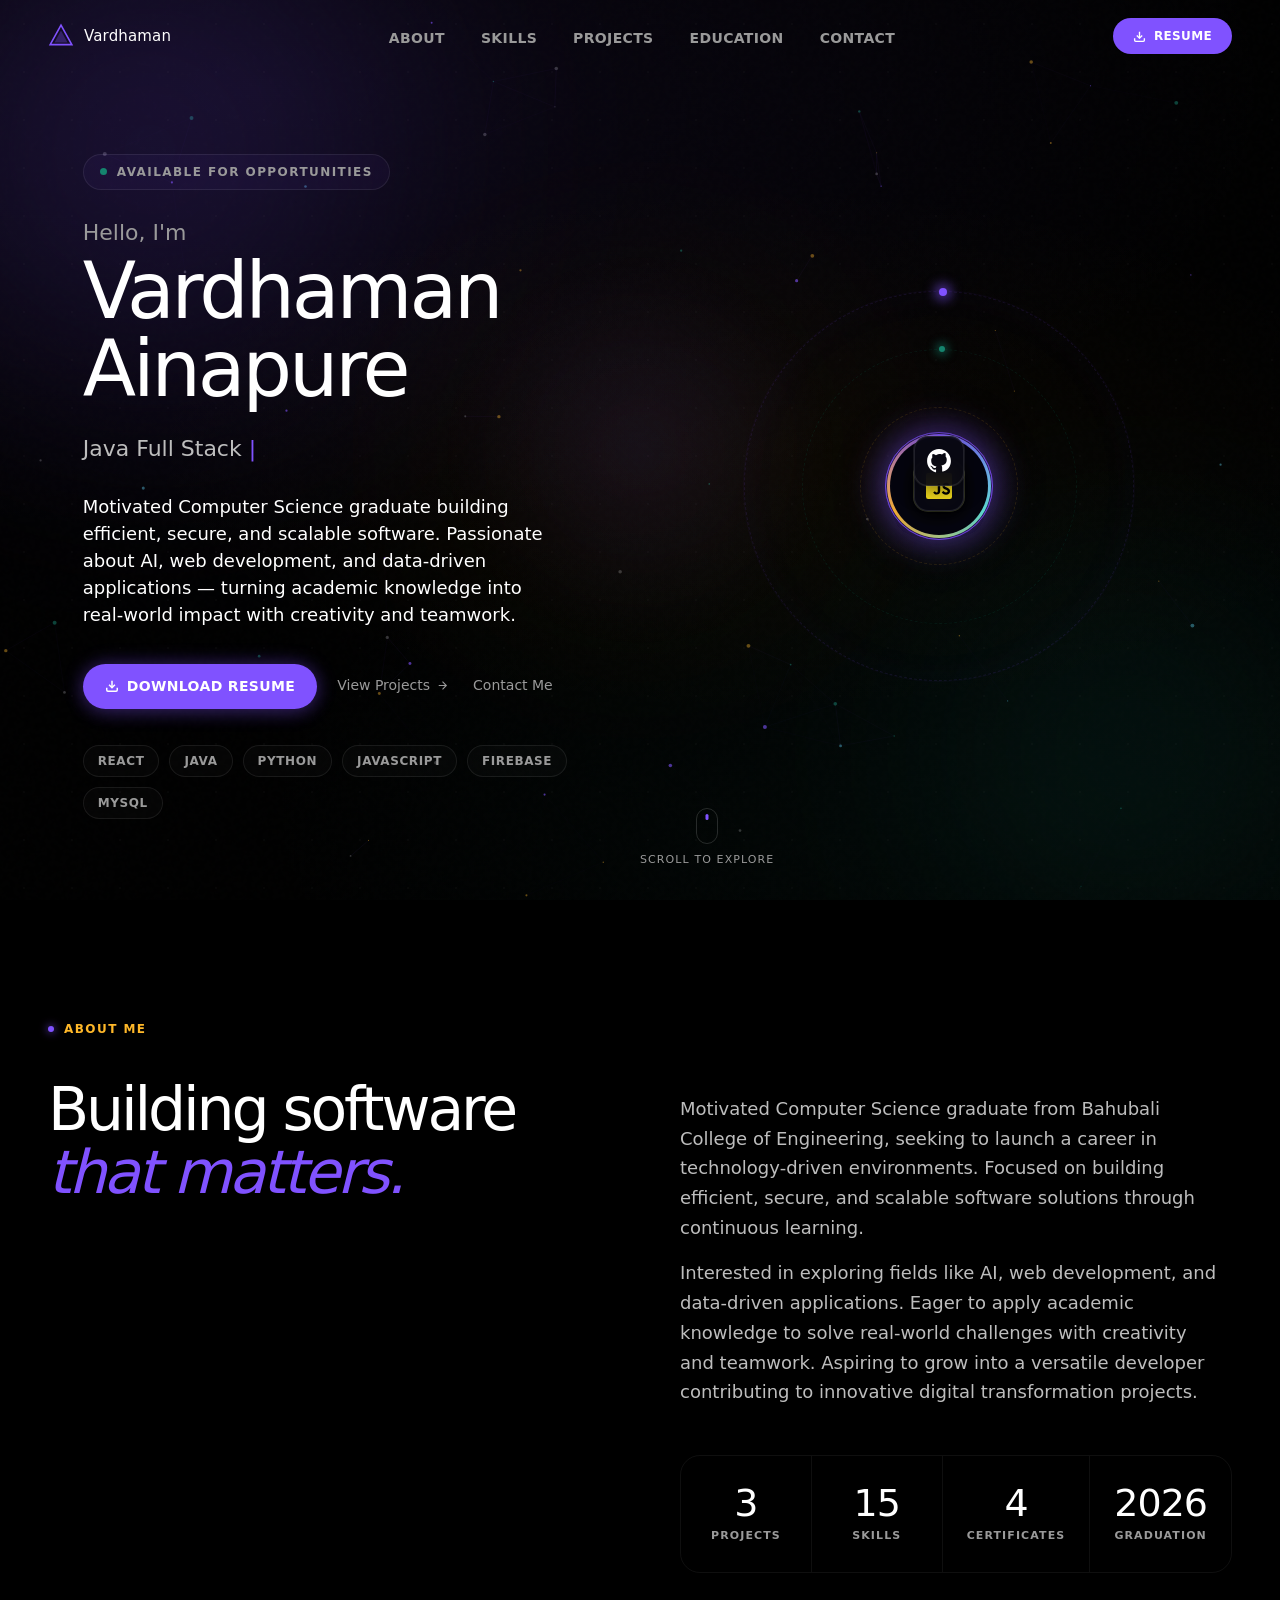
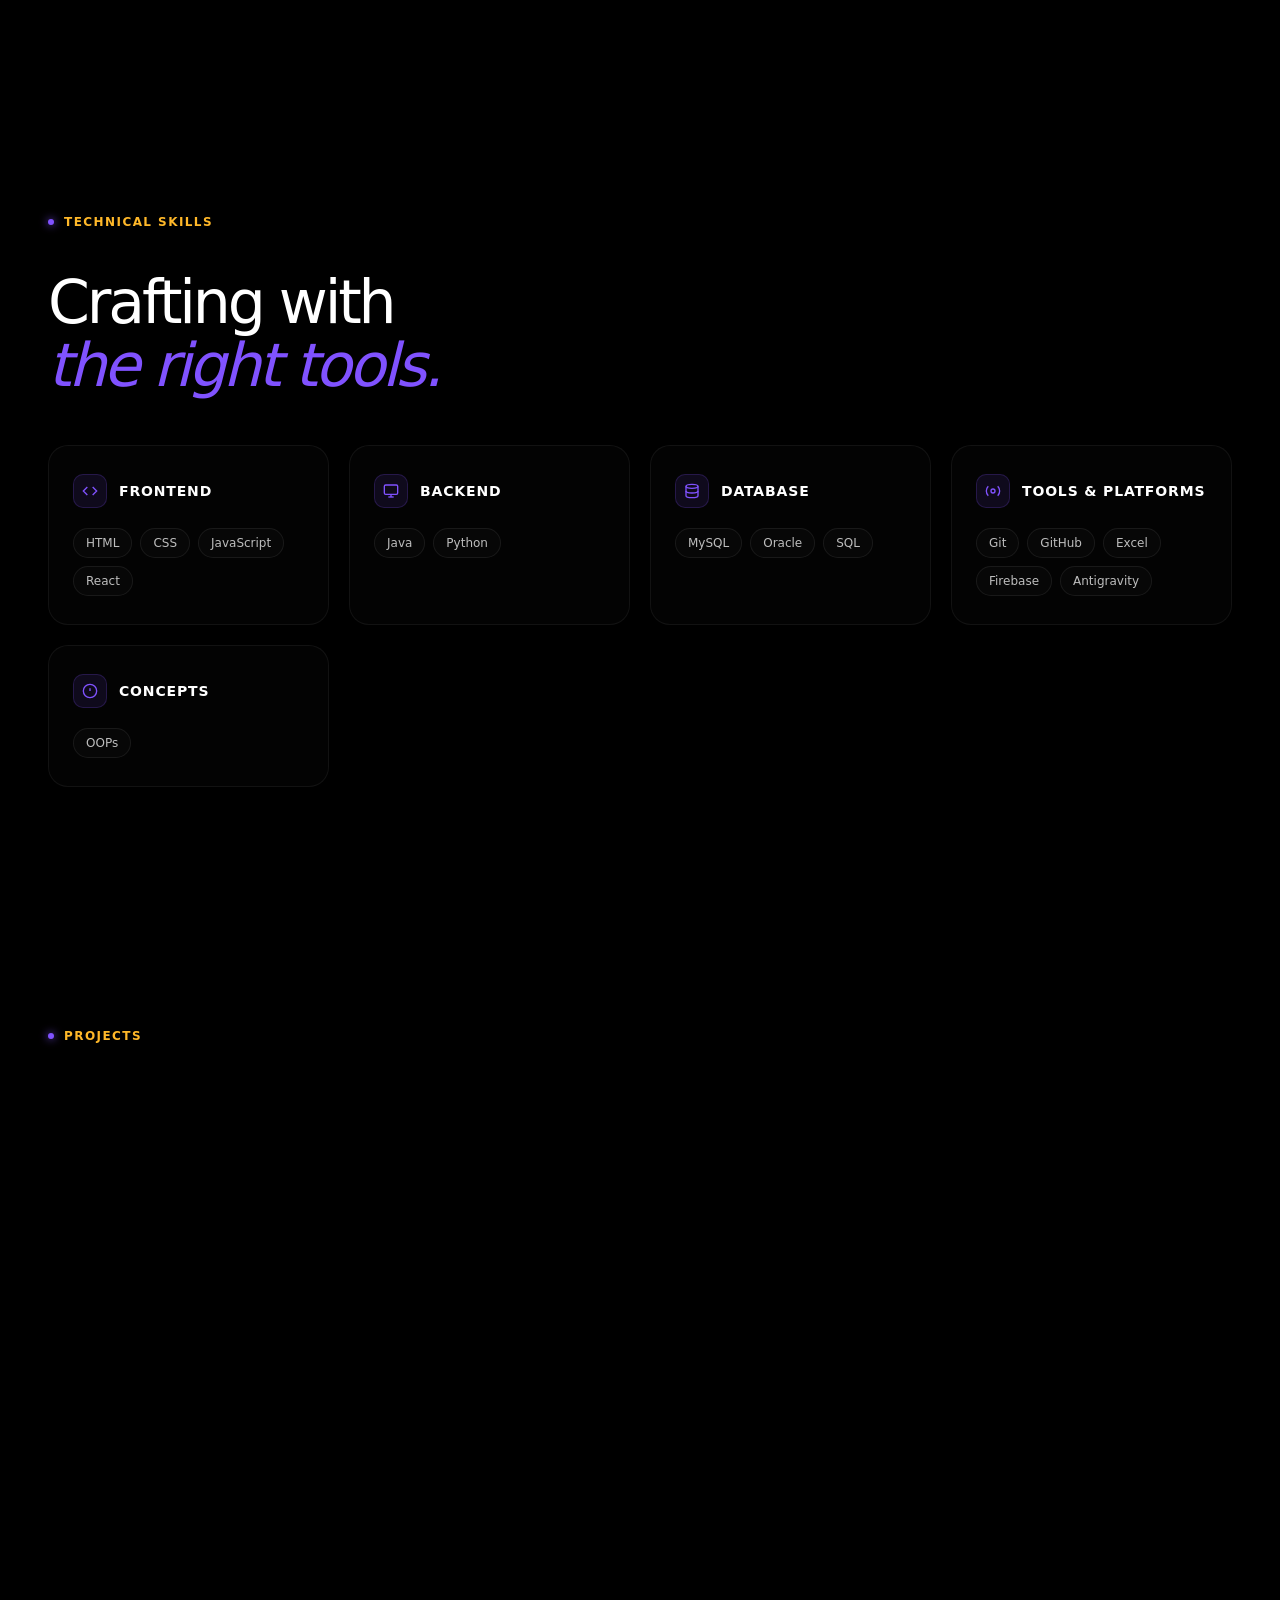
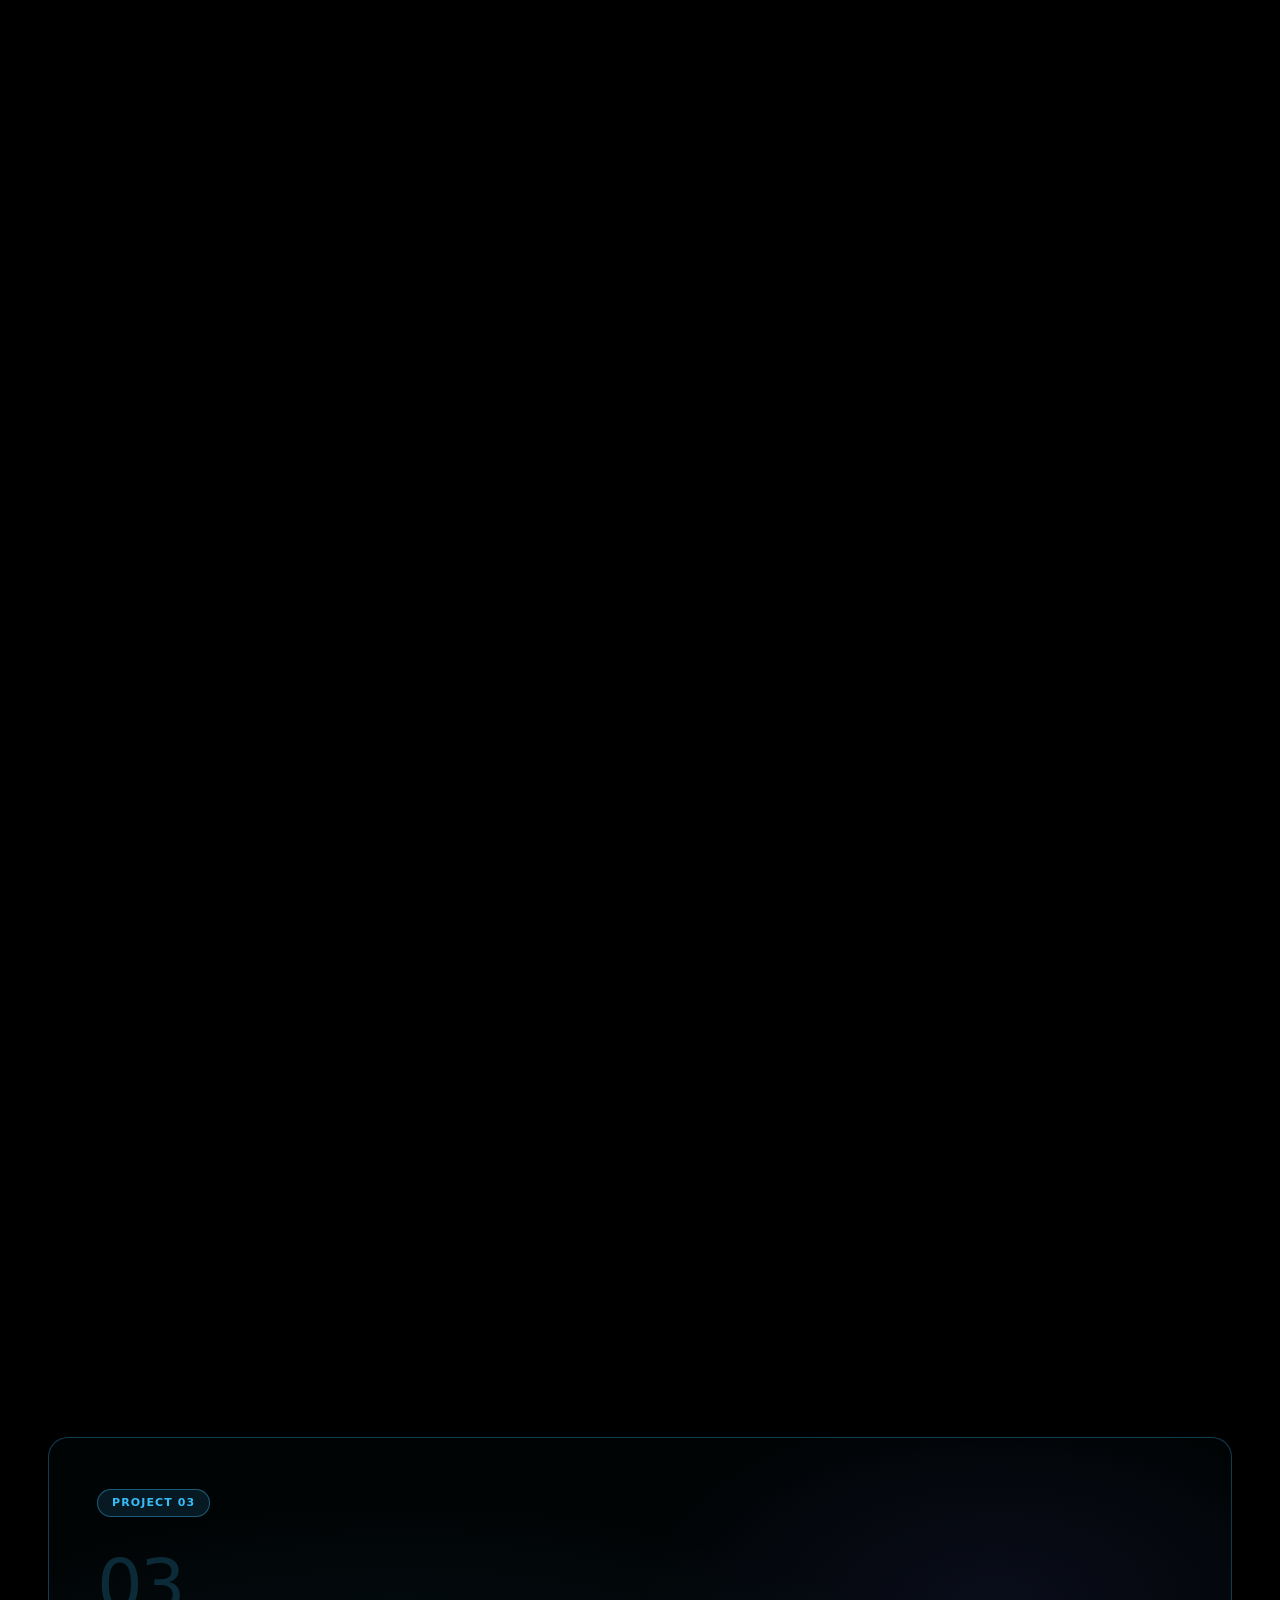
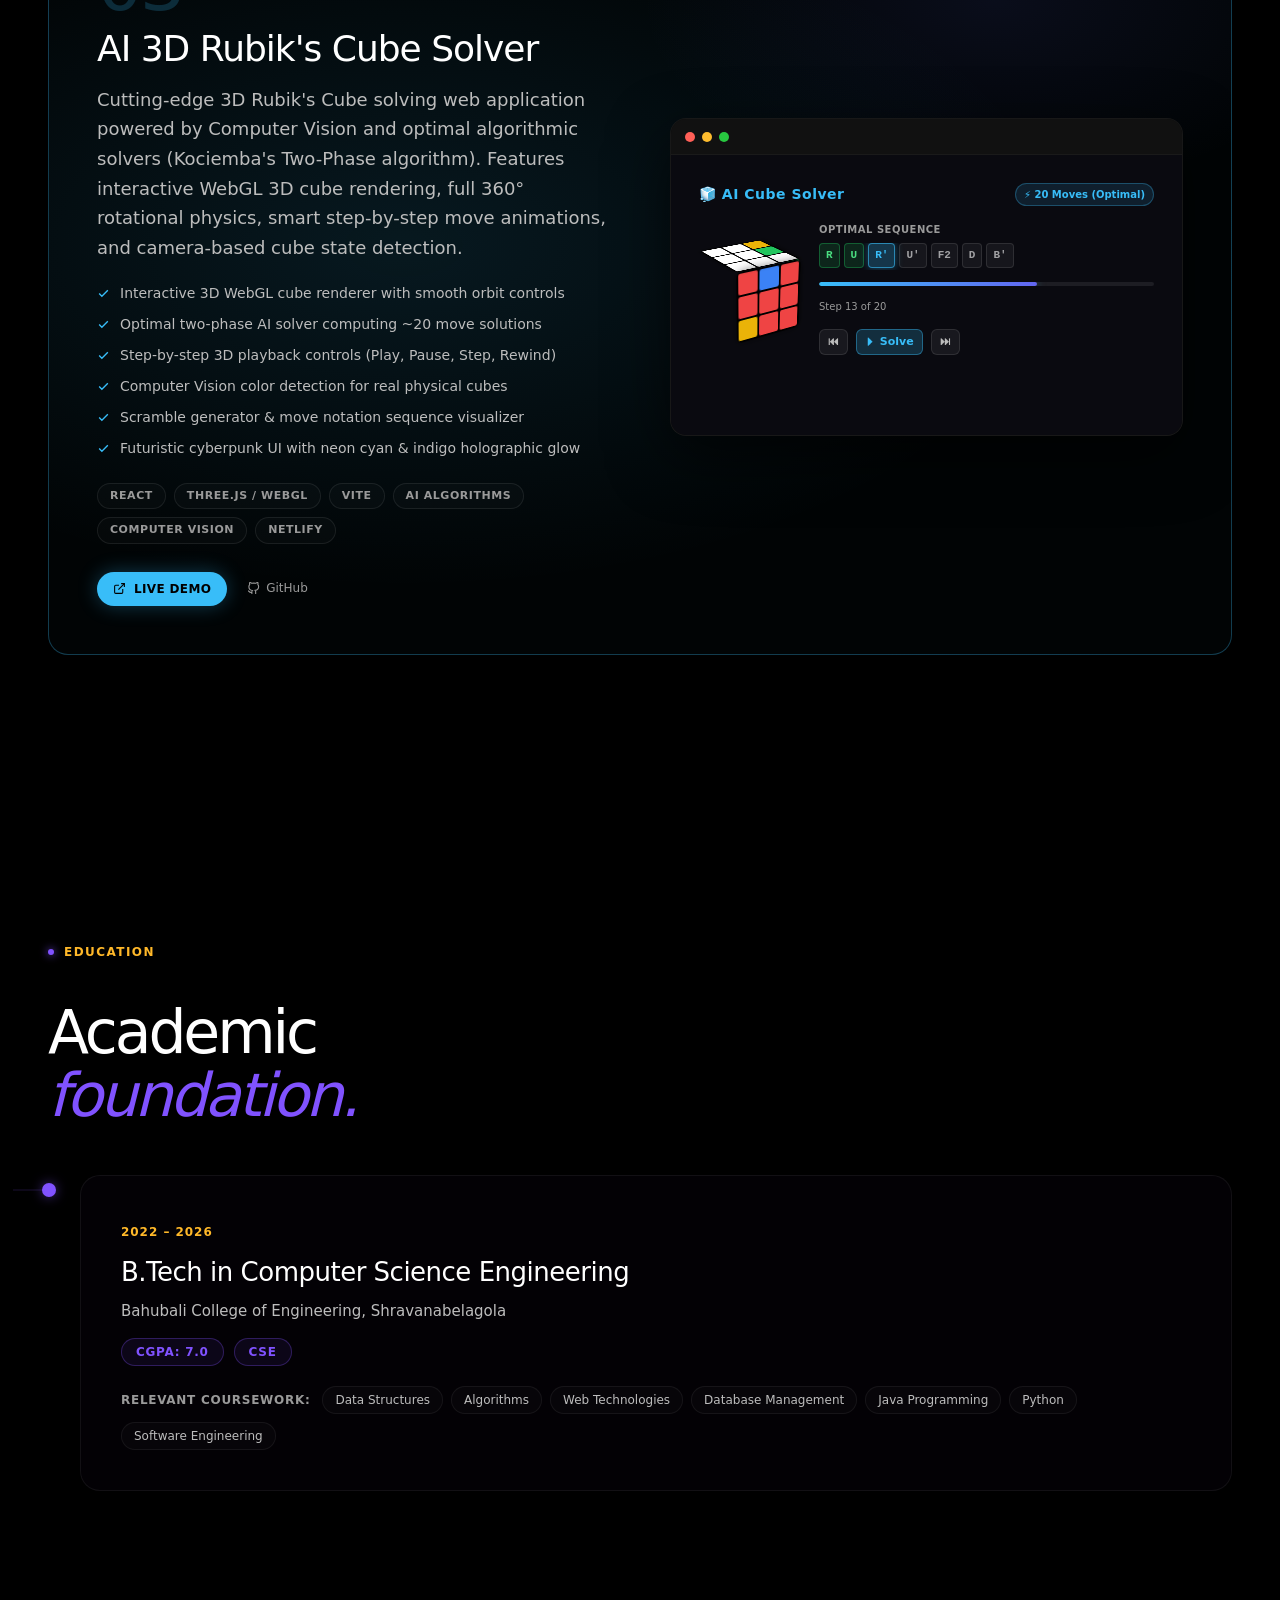
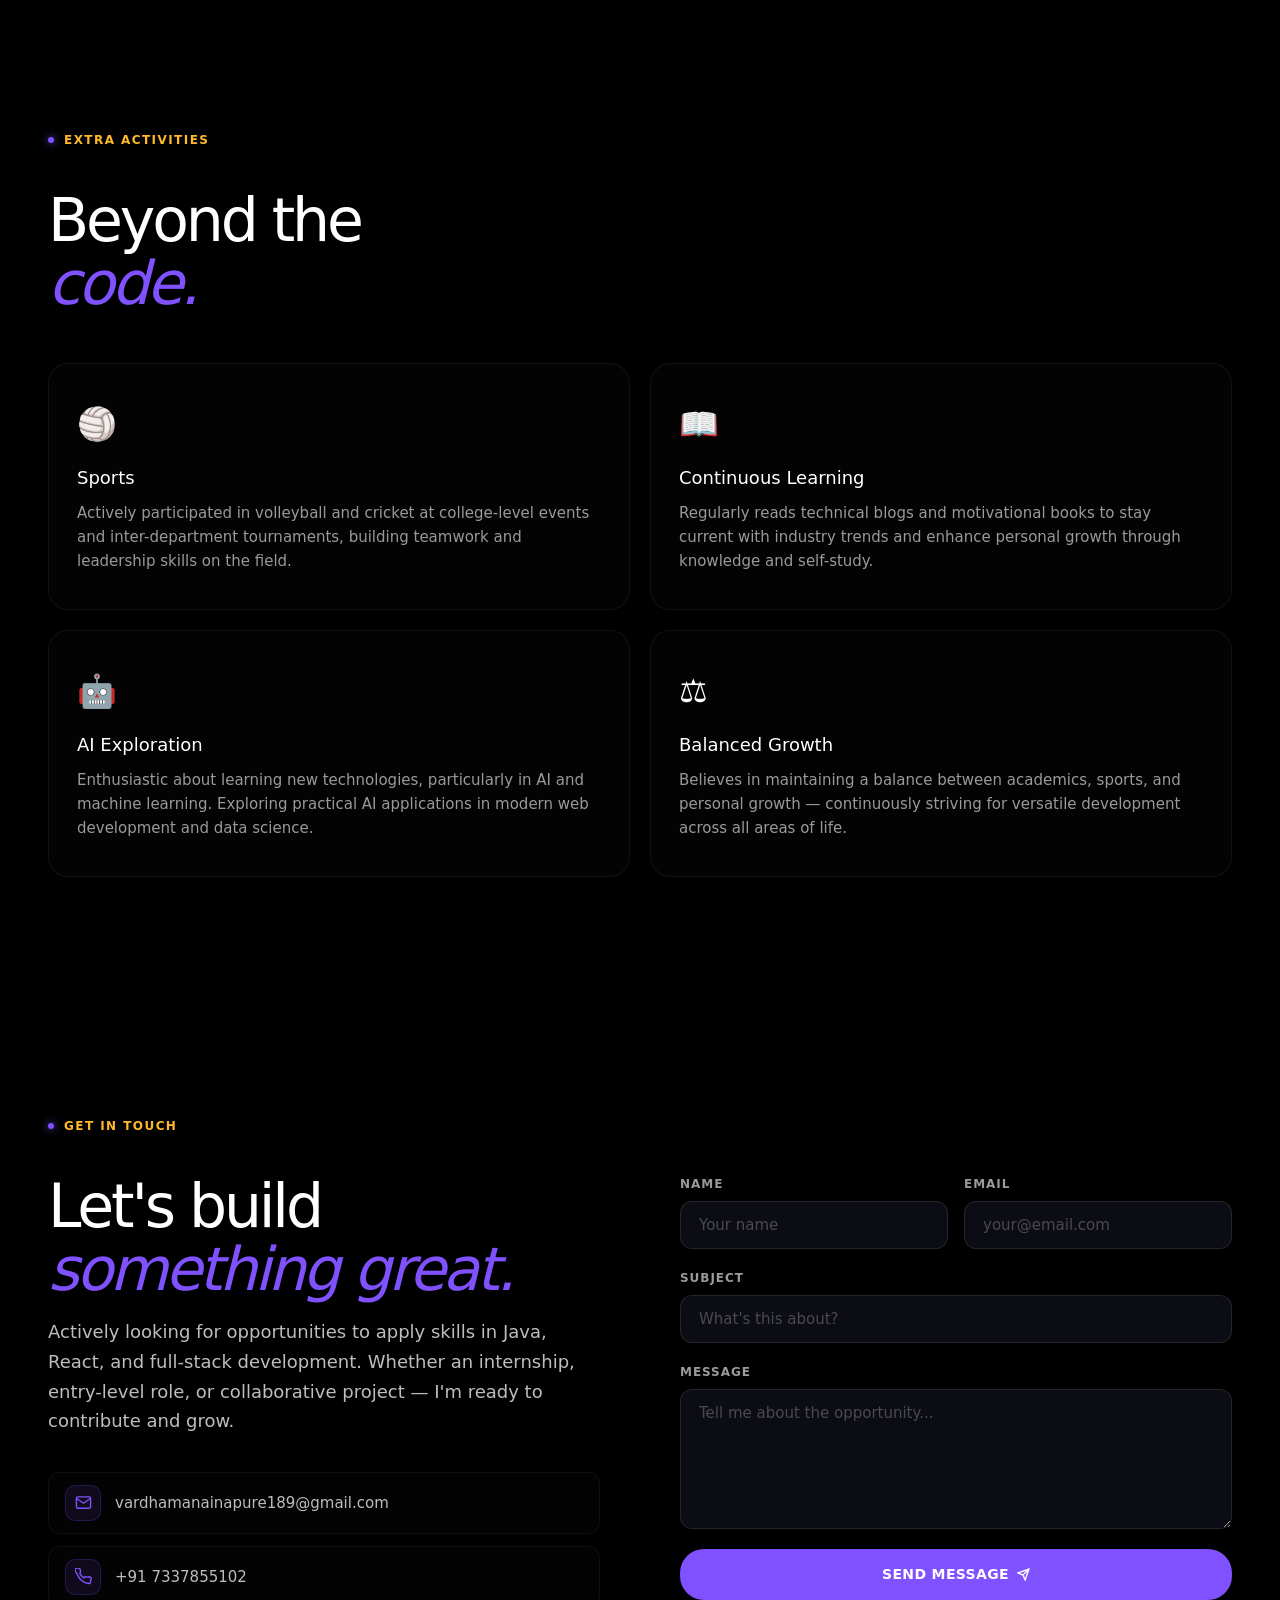
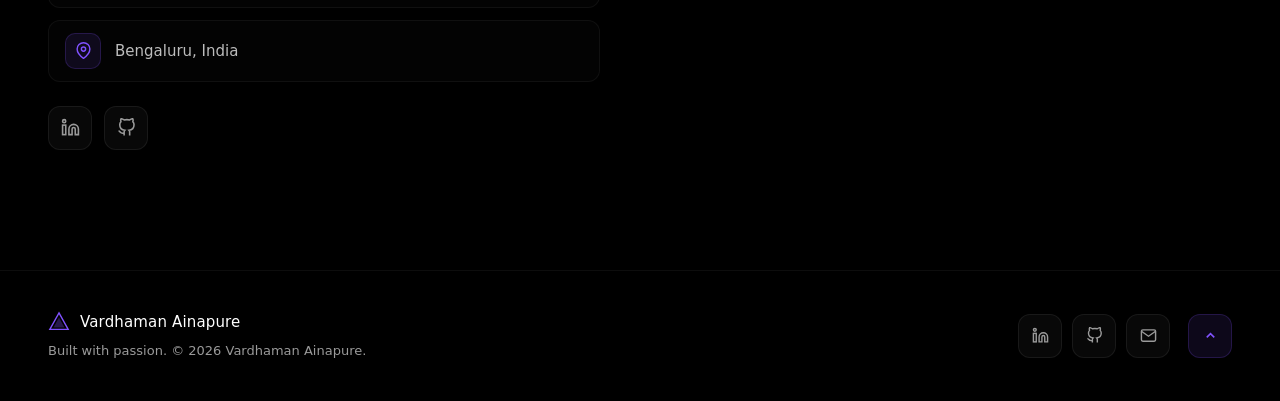
==== index.html @ 47af5172 "feat: complete modern developer portfolio with featured projects" ====
<!DOCTYPE html>
<html lang="en">
<head>
  <meta charset="UTF-8" />
  <meta name="viewport" content="width=device-width, initial-scale=1.0" />
  <title>Vardhaman Ainapure — Java Full Stack Developer</title>
  <meta name="description" content="Vardhaman Ainapure is a Java Full Stack Developer and CS graduate passionate about building efficient, scalable software solutions." />
  <meta name="keywords" content="Vardhaman Ainapure, Java Full Stack Developer, React, JavaScript, Python, Portfolio, Software Engineer" />
  <meta name="author" content="Vardhaman Ainapure" />
  <link rel="preconnect" href="https://fonts.googleapis.com" />
  <link rel="preconnect" href="https://fonts.gstatic.com" crossorigin />
  <link rel="stylesheet" href="style.css" />
</head>
<body>

  <!-- LOADER -->
  <div id="loader" class="loader">
    <div class="loader-inner">
      <div class="loader-logo">
        <svg width="52" height="52" viewBox="0 0 48 48" fill="none">
          <polygon points="24,4 44,40 4,40" fill="none" stroke="#8052ff" stroke-width="2" />
          <polygon points="24,14 36,36 12,36" fill="#8052ff" opacity="0.3" />
        </svg>
        <span class="loader-initials">VA</span>
      </div>
      <div class="loader-track"><div class="loader-bar" id="loaderBar"></div></div>
      <p class="loader-status" id="loaderStatus">Initializing experience...</p>
    </div>
  </div>

  <!-- CURSOR -->
  <div class="cursor-glow" id="cursorGlow"></div>

  <!-- BACKGROUND -->
  <div class="bg-root" aria-hidden="true">
    <canvas id="particleCanvas"></canvas>
    <div class="blob blob-1"></div>
    <div class="blob blob-2"></div>
    <div class="blob blob-3"></div>
    <div class="aurora"></div>
    <div class="grid-overlay"></div>
    <div class="noise-overlay"></div>
  </div>

  <!-- NAV -->
  <nav class="nav" id="navbar">
    <div class="nav-wrap page-width">
      <a href="#hero" class="nav-brand">
        <svg width="26" height="26" viewBox="0 0 48 48" fill="none">
          <polygon points="24,4 44,40 4,40" fill="none" stroke="#8052ff" stroke-width="3"/>
          <polygon points="24,14 36,36 12,36" fill="#8052ff" opacity="0.3"/>
        </svg>
        <span>Vardhaman</span>
      </a>
      <button class="hamburger" id="hamburger" aria-label="Toggle menu" aria-expanded="false">
        <span></span><span></span><span></span>
      </button>
      <ul class="nav-menu" id="navMenu">
        <li><a href="#about" class="nav-item">About</a></li>
        <li><a href="#skills" class="nav-item">Skills</a></li>
        <li><a href="#projects" class="nav-item">Projects</a></li>
        <li><a href="#education" class="nav-item">Education</a></li>
        <li><a href="#contact" class="nav-item">Contact</a></li>
      </ul>
      <a href="#contact" class="btn-pill nav-pill">
        <svg width="13" height="13" viewBox="0 0 24 24" fill="none" stroke="currentColor" stroke-width="2.5"><path d="M21 15v4a2 2 0 01-2 2H5a2 2 0 01-2-2v-4"/><polyline points="7 10 12 15 17 10"/><line x1="12" y1="15" x2="12" y2="3"/></svg>
        Resume
      </a>
    </div>
  </nav>

  <!-- MOBILE MENU -->
  <div class="mobile-menu" id="mobileMenu">
    <ul>
      <li><a href="#about" class="mob-link">About</a></li>
      <li><a href="#skills" class="mob-link">Skills</a></li>
      <li><a href="#projects" class="mob-link">Projects</a></li>
      <li><a href="#education" class="mob-link">Education</a></li>
      <li><a href="#contact" class="mob-link">Contact</a></li>
      <li><a href="#contact" class="btn-pill mob-cta">Get In Touch</a></li>
    </ul>
  </div>

  <main>

    <!-- ====== HERO ====== -->
    <section id="hero" class="section hero">
      <div class="hero-wrap page-width">
        <div class="hero-left">
          <div class="hero-eyebrow reveal" data-d="0">
            <span class="eyebrow-pulse"></span>
            <span>Available for opportunities</span>
          </div>
          <h1 class="hero-h1 reveal" data-d="50">
            <span class="greet">Hello, I'm</span>
            <span class="name-block">Vardhaman<br/>Ainapure</span>
          </h1>
          <div class="hero-role reveal" data-d="200">
            Java Full Stack&nbsp;<span class="typed-text" id="typedEl"></span><span class="blink-cursor">|</span>
          </div>
          <p class="hero-bio reveal" data-d="350">
            Motivated Computer Science graduate building efficient, secure, and scalable software.
            Passionate about AI, web development, and data-driven applications — turning academic
            knowledge into real-world impact with creativity and teamwork.
          </p>
          <div class="hero-cta reveal" data-d="450">
            <a href="#contact" class="btn-pill btn-glow">
              <svg width="14" height="14" viewBox="0 0 24 24" fill="none" stroke="currentColor" stroke-width="2.5"><path d="M21 15v4a2 2 0 01-2 2H5a2 2 0 01-2-2v-4"/><polyline points="7 10 12 15 17 10"/><line x1="12" y1="15" x2="12" y2="3"/></svg>
              Download Resume
            </a>
            <a href="#projects" class="btn-ghost magnetic">
              View Projects
              <svg width="13" height="13" viewBox="0 0 24 24" fill="none" stroke="currentColor" stroke-width="2"><path d="M5 12h14M12 5l7 7-7 7"/></svg>
            </a>
            <a href="#contact" class="btn-ghost magnetic">Contact Me</a>
          </div>
          <div class="skill-tags reveal" data-d="550">
            <span class="tag">React</span><span class="tag">Java</span><span class="tag">Python</span>
            <span class="tag">JavaScript</span><span class="tag">Firebase</span><span class="tag">MySQL</span>
          </div>
        </div>

        <div class="hero-right" aria-hidden="true">
          <div class="orb-system">
            <div class="orbit orbit-1"></div>
            <div class="orbit orbit-2"></div>
            <div class="orbit orbit-3"></div>
            <div class="avatar-wrap">
              <div class="avatar-glow"></div>
              <div class="avatar">VA</div>
            </div>
            <div class="fi fi-1" title="Java">
              <svg viewBox="0 0 48 48" width="26" height="26"><path fill="#F44336" d="M18.1 21.9c0 0-1.5 0.9 1.1 1.2 3.2 0.4 4.8 0.3 8.3-0.3 0 0 0.9 0.6 2.2 1.1-7.8 3.3-17.6-0.2-11.6-2z"/><path fill="#F44336" d="M17.1 18.7c0 0-1.7 1.3 0.9 1.5 3.3 0.3 5.9 0.3 10.4-0.4 0 0 0.6 0.6 1.6 1-9.2 2.7-19.5 0.2-12.9-2.1z"/><path fill="#F44336" d="M24.4 12.5c1.9 2.1-0.5 4.1-0.5 4.1s4.8-2.5 2.6-5.6c-2.1-3-3.7-4.5 5-9.6 0 0-13.7 3.4-7.1 11.1z"/><path fill="#FFC107" d="M32.7 24.8c0 0 1.1 0.9-1.2 1.6-4.4 1.3-18.4 1.7-22.3 0.1-1.4-0.6 1.2-1.4 2-1.6 0.8-0.2 1.3-0.2 1.3-0.2-1.5-1-9.7 2.1-4.2 2.9 15.1 2.5 27.5-1.1 24.4-2.8z"/></svg>
            </div>
            <div class="fi fi-2" title="React">
              <svg viewBox="0 0 48 48" width="26" height="26"><circle cx="24" cy="24" r="4" fill="#61DAFB"/><ellipse cx="24" cy="24" rx="20" ry="7" fill="none" stroke="#61DAFB" stroke-width="2"/><ellipse cx="24" cy="24" rx="20" ry="7" fill="none" stroke="#61DAFB" stroke-width="2" transform="rotate(60,24,24)"/><ellipse cx="24" cy="24" rx="20" ry="7" fill="none" stroke="#61DAFB" stroke-width="2" transform="rotate(120,24,24)"/></svg>
            </div>
            <div class="fi fi-3" title="Python">
              <svg viewBox="0 0 48 48" width="26" height="26"><path fill="#3776ab" d="M24 3.5c-7 0-8.5 3-8.5 6.5v3h17v2H13.5C10 15 7 17 7 24s3 9 6.5 9H16v-3.5c0-3.5 3-6 6-6h8c3 0 5-2 5-5v-9c0-3-2-6-11-6zm-3 5a1.5 1.5 0 110 3 1.5 1.5 0 010-3z"/><path fill="#ffd43b" d="M24 44.5c7 0 8.5-3 8.5-6.5v-3H16v-2h21c3.5 0 6.5-2 6.5-9s-3-9-6.5-9H35v3.5c0 3.5-3 6-6 6h-8c-3 0-5 2-5 5v9c0 3 2 6 11 6zm3-5a1.5 1.5 0 110-3 1.5 1.5 0 010 3z"/></svg>
            </div>
            <div class="fi fi-4" title="JavaScript">
              <svg viewBox="0 0 48 48" width="26" height="26"><rect width="48" height="48" rx="4" fill="#F7DF1E"/><path d="M13 36l3.6-2.2c.7 1.2 1.3 2.2 2.8 2.2 1.4 0 2.3-.5 2.3-2.7V20h4.5v13.4c0 4.4-2.6 6.4-6.4 6.4-3.4 0-5.4-1.8-6.4-3.9zM29 35.5l3.6-2.1c.9 1.5 2.2 2.7 4.4 2.7 1.8 0 3-.9 3-2.2 0-1.5-1.2-2-3.2-2.9l-1.1-.5c-3.2-1.4-5.3-3.1-5.3-6.7 0-3.3 2.5-5.9 6.5-5.9 2.8 0 4.9 1 6.3 3.6l-3.5 2.2c-.8-1.4-1.6-1.9-2.9-1.9-1.3 0-2.1.8-2.1 1.9 0 1.3.8 1.9 2.7 2.7l1.1.5c3.8 1.6 5.9 3.3 5.9 7 0 4-3.1 6.2-7.3 6.2-4 0-6.7-1.9-7.9-4.6z"/></svg>
            </div>
            <div class="fi fi-5" title="GitHub">
              <svg viewBox="0 0 48 48" width="26" height="26"><path fill="#fff" d="M24 2C11.85 2 2 11.85 2 24c0 9.7 6.3 17.9 15.1 20.8 1.1.2 1.5-.5 1.5-1.1v-3.8c-6.1 1.3-7.4-2.9-7.4-2.9-.9-2.4-2.3-3-2.3-3-1.9-1.3.1-1.3.1-1.3 2.1.1 3.1 2.1 3.1 2.1 1.9 3.2 4.9 2.3 6.1 1.7.2-1.3.7-2.3 1.3-2.8-4.8-.5-9.9-2.4-9.9-10.8 0-2.4.9-4.3 2.3-5.9-.2-.5-1-2.8.2-5.9 0 0 1.9-.6 6.2 2.3A21.6 21.6 0 0124 11c1.9 0 3.8.3 5.6.8 4.3-2.9 6.2-2.3 6.2-2.3 1.2 3.1.4 5.4.2 5.9 1.4 1.5 2.3 3.5 2.3 5.9 0 8.4-5.1 10.2-10 10.8.8.7 1.5 2 1.5 4.1v6.1c0 .6.4 1.3 1.5 1.1C39.7 41.9 46 33.7 46 24 46 11.85 36.15 2 24 2z"/></svg>
            </div>
          </div>
        </div>
      </div>
      <div class="scroll-hint"><div class="scroll-dot-anim"></div><span>Scroll to explore</span></div>
    </section>

    <!-- ====== ABOUT ====== -->
    <section id="about" class="section">
      <div class="page-width">
        <div class="sec-label reveal"><span class="label-pip"></span>About Me</div>
        <div class="about-grid">
          <div class="reveal-left">
            <h2 class="sec-headline">Building software<br/><em class="accent">that matters.</em></h2>
          </div>
          <div class="about-right reveal-right">
            <p class="body-copy">Motivated Computer Science graduate from Bahubali College of Engineering, seeking to launch a career in technology-driven environments. Focused on building efficient, secure, and scalable software solutions through continuous learning.</p>
            <p class="body-copy mt16">Interested in exploring fields like AI, web development, and data-driven applications. Eager to apply academic knowledge to solve real-world challenges with creativity and teamwork. Aspiring to grow into a versatile developer contributing to innovative digital transformation projects.</p>
            <div class="stats-row">
              <div class="stat reveal" data-d="0"><span class="stat-n counter" data-t="3">0</span><span class="stat-l">Projects</span></div>
              <div class="stat reveal" data-d="100"><span class="stat-n counter" data-t="15">0</span><span class="stat-l">Skills</span></div>
              <div class="stat reveal" data-d="200"><span class="stat-n counter" data-t="4">0</span><span class="stat-l">Certificates</span></div>
              <div class="stat reveal" data-d="300"><span class="stat-n">2026</span><span class="stat-l">Graduation</span></div>
            </div>
          </div>
        </div>
      </div>
    </section>

    <!-- ====== SKILLS ====== -->
    <section id="skills" class="section">
      <div class="page-width">
        <div class="sec-label reveal"><span class="label-pip"></span>Technical Skills</div>
        <h2 class="sec-headline reveal">Crafting with<br/><em class="accent">the right tools.</em></h2>
        <div class="skills-grid">
          <div class="skill-cat reveal" data-d="0">
            <div class="skill-cat-head"><div class="skill-icon-wrap"><svg width="16" height="16" viewBox="0 0 24 24" fill="none" stroke="#8052ff" stroke-width="2"><polyline points="16 18 22 12 16 6"/><polyline points="8 6 2 12 8 18"/></svg></div><span>Frontend</span></div>
            <div class="skill-pills"><span class="sp">HTML</span><span class="sp">CSS</span><span class="sp">JavaScript</span><span class="sp">React</span></div>
          </div>
          <div class="skill-cat reveal" data-d="100">
            <div class="skill-cat-head"><div class="skill-icon-wrap"><svg width="16" height="16" viewBox="0 0 24 24" fill="none" stroke="#8052ff" stroke-width="2"><rect x="2" y="3" width="20" height="14" rx="2"/><line x1="8" y1="21" x2="16" y2="21"/><line x1="12" y1="17" x2="12" y2="21"/></svg></div><span>Backend</span></div>
            <div class="skill-pills"><span class="sp">Java</span><span class="sp">Python</span></div>
          </div>
          <div class="skill-cat reveal" data-d="200">
            <div class="skill-cat-head"><div class="skill-icon-wrap"><svg width="16" height="16" viewBox="0 0 24 24" fill="none" stroke="#8052ff" stroke-width="2"><ellipse cx="12" cy="5" rx="9" ry="3"/><path d="M21 12c0 1.66-4 3-9 3s-9-1.34-9-3"/><path d="M3 5v14c0 1.66 4 3 9 3s9-1.34 9-3V5"/></svg></div><span>Database</span></div>
            <div class="skill-pills"><span class="sp">MySQL</span><span class="sp">Oracle</span><span class="sp">SQL</span></div>
          </div>
          <div class="skill-cat reveal" data-d="300">
            <div class="skill-cat-head"><div class="skill-icon-wrap"><svg width="16" height="16" viewBox="0 0 24 24" fill="none" stroke="#8052ff" stroke-width="2"><circle cx="12" cy="12" r="3"/><path d="M19.07 4.93a10 10 0 010 14.14M4.93 4.93a10 10 0 000 14.14"/></svg></div><span>Tools &amp; Platforms</span></div>
            <div class="skill-pills"><span class="sp">Git</span><span class="sp">GitHub</span><span class="sp">Excel</span><span class="sp">Firebase</span><span class="sp">Antigravity</span></div>
          </div>
          <div class="skill-cat reveal" data-d="400">
            <div class="skill-cat-head"><div class="skill-icon-wrap"><svg width="16" height="16" viewBox="0 0 24 24" fill="none" stroke="#8052ff" stroke-width="2"><circle cx="12" cy="12" r="10"/><line x1="12" y1="8" x2="12" y2="12"/><line x1="12" y1="16" x2="12.01" y2="16"/></svg></div><span>Concepts</span></div>
            <div class="skill-pills"><span class="sp">OOPs</span></div>
          </div>
        </div>
      </div>
    </section>

    <!-- ====== PROJECTS ====== -->
    <section id="projects" class="section">
      <div class="page-width">
        <div class="sec-label reveal"><span class="label-pip"></span>Projects</div>
        <h2 class="sec-headline reveal">Work that<br/><em class="accent">speaks for itself.</em></h2>

        <!-- ====== PROJECT 01: MARVEL MOVIES ====== -->
        <div class="proj-featured proj-marvel reveal">
          <div class="proj-feat-badge">Featured Project 01</div>
          <div class="proj-feat-grid">
            <div class="proj-feat-left">
              <div class="proj-num">01</div>
              <h3 class="proj-title">Marvel Cinematic Universe — Movie Hub</h3>
              <p class="body-copy mt16">Immersive Marvel Cinematic Universe exploration and movie streaming portal. Features fullscreen cinematic intro animations, real-time live movie search, high-definition trailer previews, detailed character/phase archives, and a dynamic cosmic particle canvas designed for true Marvel fans.</p>
              <ul class="feat-list">
                <li><svg width="13" height="13" viewBox="0 0 24 24" fill="none" stroke="currentColor" stroke-width="2.5"><polyline points="20 6 9 17 4 12"/></svg> Fullscreen cinematic Marvel intro video &amp; custom audio</li>
                <li><svg width="13" height="13" viewBox="0 0 24 24" fill="none" stroke="currentColor" stroke-width="2.5"><polyline points="20 6 9 17 4 12"/></svg> Real-time instant search &amp; MCU phase filtering</li>
                <li><svg width="13" height="13" viewBox="0 0 24 24" fill="none" stroke="currentColor" stroke-width="2.5"><polyline points="20 6 9 17 4 12"/></svg> High-definition movie posters, synopsis &amp; streaming previews</li>
                <li><svg width="13" height="13" viewBox="0 0 24 24" fill="none" stroke="currentColor" stroke-width="2.5"><polyline points="20 6 9 17 4 12"/></svg> Cosmic canvas particle &amp; nebula background effects</li>
                <li><svg width="13" height="13" viewBox="0 0 24 24" fill="none" stroke="currentColor" stroke-width="2.5"><polyline points="20 6 9 17 4 12"/></svg> Mobile-first responsive UI with Marvel crimson glow</li>
                <li><svg width="13" height="13" viewBox="0 0 24 24" fill="none" stroke="currentColor" stroke-width="2.5"><polyline points="20 6 9 17 4 12"/></svg> Optimized bundle with zero layout shift &amp; fast loading</li>
              </ul>
              <div class="tech-tags"><span class="tt">JavaScript</span><span class="tt">HTML5</span><span class="tt">CSS3</span><span class="tt">Vite</span><span class="tt">Cosmic UI</span><span class="tt">Netlify</span></div>
              <div class="proj-actions">
                <a href="https://marvel-studio.netlify.app/" target="_blank" rel="noopener noreferrer" class="btn-pill btn-sm">
                  <svg width="13" height="13" viewBox="0 0 24 24" fill="none" stroke="currentColor" stroke-width="2"><path d="M18 13v6a2 2 0 01-2 2H5a2 2 0 01-2-2V8a2 2 0 012-2h6"/><polyline points="15 3 21 3 21 9"/><line x1="10" y1="14" x2="21" y2="3"/></svg>
                  Live Demo
                </a>
                <a href="https://github.com/vardhaaman123/MarvelStudio" target="_blank" rel="noopener noreferrer" class="btn-ghost sm">
                  <svg width="13" height="13" viewBox="0 0 24 24" fill="none" stroke="currentColor" stroke-width="2"><path d="M9 19c-5 1.5-5-2.5-7-3m14 6v-3.87a3.37 3.37 0 00-.94-2.61c3.14-.35 6.44-1.54 6.44-7A5.44 5.44 0 0020 4.77 5.07 5.07 0 0019.91 1S18.73.65 16 2.48a13.38 13.38 0 00-7 0C6.27.65 5.09 1 5.09 1A5.07 5.07 0 005 4.77a5.44 5.44 0 00-1.5 3.78c0 5.42 3.3 6.61 6.44 7A3.37 3.37 0 009 18.13V22"/></svg>
                  GitHub
                </a>
              </div>
            </div>
            <div class="proj-feat-right">
              <div class="proj-mockup">
                <div class="mock-bar"><span></span><span></span><span></span></div>
                <div class="mock-screen">
                  <div class="marvel-preview">
                    <div class="mv-header">
                      <div class="mv-brand">
                        <span class="mv-marvel-box">MARVEL</span>
                        <span class="mv-studios-text">MOVIES</span>
                      </div>
                      <div class="mv-search-pill">
                        <svg width="11" height="11" viewBox="0 0 24 24" fill="none" stroke="currentColor" stroke-width="2.5"><circle cx="11" cy="11" r="8"></circle><line x1="21" y1="21" x2="16.65" y2="16.65"></line></svg>
                        <span>Search Marvel...</span>
                      </div>
                    </div>
                    <div class="mv-filters">
                      <span class="mv-pill mv-active">All Movies</span>
                      <span class="mv-pill">Phase 5</span>
                      <span class="mv-pill">Avengers</span>
                      <span class="mv-pill">Guardians</span>
                    </div>
                    <div class="mv-grid">
                      <div class="mv-card">
                        <div class="mv-poster mv-p1">
                          <img src="https://marvel-studio.netlify.app/ironman-poster.jpg" alt="Iron Man Poster" class="mv-poster-img" loading="lazy" onerror="this.onerror=null; this.src='https://image.tmdb.org/t/p/w500/78lPtwv72eTNqFW9COBYI0dWDJa.jpg';" />
                          <span class="mv-badge">4K</span>
                        </div>
                        <div class="mv-card-info">
                          <div class="mv-title">Iron Man</div>
                          <div class="mv-meta"><span>2008</span><span class="mv-rating">&#x2B50; 7.9</span></div>
                        </div>
                      </div>
                      <div class="mv-card">
                        <div class="mv-poster mv-p2">
                          <img src="https://marvel-studio.netlify.app/new%20Avengers%20Endgame.jpeg" alt="Avengers: Endgame Poster" class="mv-poster-img" loading="lazy" onerror="this.onerror=null; this.src='https://image.tmdb.org/t/p/w500/or06FN3Dka5tukK1e9sl16pB3iy.jpg';" />
                          <span class="mv-badge">4K</span>
                        </div>
                        <div class="mv-card-info">
                          <div class="mv-title">Avengers: Endgame</div>
                          <div class="mv-meta"><span>2019</span><span class="mv-rating">&#x2B50; 8.4</span></div>
                        </div>
                      </div>
                      <div class="mv-card">
                        <div class="mv-poster mv-p3">
                          <img src="https://i.pinimg.com/736x/e8/94/98/e894980513fab0daba640d166222e49a.jpg" alt="Spider-Man Poster" class="mv-poster-img" loading="lazy" onerror="this.onerror=null; this.src='https://marvel-studio.netlify.app/spiderman-no-way-home-poster.jpg';" />
                          <span class="mv-badge">4K</span>
                        </div>
                        <div class="mv-card-info">
                          <div class="mv-title">Spider-Man: NWH</div>
                          <div class="mv-meta"><span>2021</span><span class="mv-rating">&#x2B50; 8.2</span></div>
                        </div>
                      </div>
                      <div class="mv-card">
                        <div class="mv-poster mv-p4">
                          <img src="https://i.pinimg.com/1200x/21/41/69/214169a6103feb3874243a0f9d117fe0.jpg" alt="Thor: Ragnarok Poster" class="mv-poster-img" loading="lazy" onerror="this.onerror=null; this.src='https://marvel-studio.netlify.app/new%20Thor%20Ragnarok.jpg';" />
                          <span class="mv-badge">4K</span>
                        </div>
                        <div class="mv-card-info">
                          <div class="mv-title">Thor: Ragnarok</div>
                          <div class="mv-meta"><span>2017</span><span class="mv-rating">&#x2B50; 7.9</span></div>
                        </div>
                      </div>
                    </div>
                  </div>
                </div>
              </div>
            </div>
          </div>
        </div>

        <!-- ====== PROJECT 02: GYM PRO ====== -->
        <div class="proj-featured proj-gym reveal" data-d="100">
          <div class="proj-feat-badge">Project 02</div>
          <div class="proj-feat-grid">
            <div class="proj-feat-left">
              <div class="proj-num">02</div>
              <h3 class="proj-title">Gym Pro — Bodybuilding &amp; Fitness Hub</h3>
              <p class="body-copy mt16">Comprehensive fitness and bodybuilding web platform designed with high-energy cyberpunk dark aesthetics. Features interactive workout routine builders, muscle anatomy training guides, dynamic macro/calorie nutrition dashboards, and an AI coaching advisor interface for personalized fitness optimization.</p>
              <ul class="feat-list">
                <li><svg width="13" height="13" viewBox="0 0 24 24" fill="none" stroke="currentColor" stroke-width="2.5"><polyline points="20 6 9 17 4 12"/></svg> Interactive workout routine planner &amp; split builder</li>
                <li><svg width="13" height="13" viewBox="0 0 24 24" fill="none" stroke="currentColor" stroke-width="2.5"><polyline points="20 6 9 17 4 12"/></svg> Dynamic macro &amp; calorie nutrition calculation engine</li>
                <li><svg width="13" height="13" viewBox="0 0 24 24" fill="none" stroke="currentColor" stroke-width="2.5"><polyline points="20 6 9 17 4 12"/></svg> AI coaching assistant for personalized workout suggestions</li>
                <li><svg width="13" height="13" viewBox="0 0 24 24" fill="none" stroke="currentColor" stroke-width="2.5"><polyline points="20 6 9 17 4 12"/></svg> Targeted muscle anatomy &amp; exercise demonstration directory</li>
                <li><svg width="13" height="13" viewBox="0 0 24 24" fill="none" stroke="currentColor" stroke-width="2.5"><polyline points="20 6 9 17 4 12"/></svg> Real-time workout progress tracking &amp; set log dashboard</li>
                <li><svg width="13" height="13" viewBox="0 0 24 24" fill="none" stroke="currentColor" stroke-width="2.5"><polyline points="20 6 9 17 4 12"/></svg> Responsive dark theme with vibrant emerald &amp; violet glow</li>
              </ul>
              <div class="tech-tags"><span class="tt">JavaScript</span><span class="tt">HTML5</span><span class="tt">Advanced CSS</span><span class="tt">Fitness AI</span><span class="tt">Responsive UI</span><span class="tt">Netlify</span></div>
              <div class="proj-actions">
                <a href="https://body-build.netlify.app/" target="_blank" rel="noopener noreferrer" class="btn-pill btn-sm">
                  <svg width="13" height="13" viewBox="0 0 24 24" fill="none" stroke="currentColor" stroke-width="2"><path d="M18 13v6a2 2 0 01-2 2H5a2 2 0 01-2-2V8a2 2 0 012-2h6"/><polyline points="15 3 21 3 21 9"/><line x1="10" y1="14" x2="21" y2="3"/></svg>
                  Live Demo
                </a>
                <a href="https://github.com/vardhaaman123/gym-pro" target="_blank" rel="noopener noreferrer" class="btn-ghost sm">
                  <svg width="13" height="13" viewBox="0 0 24 24" fill="none" stroke="currentColor" stroke-width="2"><path d="M9 19c-5 1.5-5-2.5-7-3m14 6v-3.87a3.37 3.37 0 00-.94-2.61c3.14-.35 6.44-1.54 6.44-7A5.44 5.44 0 0020 4.77 5.07 5.07 0 0019.91 1S18.73.65 16 2.48a13.38 13.38 0 00-7 0C6.27.65 5.09 1 5.09 1A5.07 5.07 0 005 4.77a5.44 5.44 0 00-1.5 3.78c0 5.42 3.3 6.61 6.44 7A3.37 3.37 0 009 18.13V22"/></svg>
                  GitHub
                </a>
              </div>
            </div>
            <div class="proj-feat-right">
              <div class="proj-mockup">
                <div class="mock-bar"><span></span><span></span><span></span></div>
                <div class="mock-screen">
                  <div class="gym-preview">
                    <div class="gp-header">
                      <span class="gp-logo">&#x26A1; GymPro</span>
                      <div class="gp-status-badge"><span class="gp-live-dot"></span> Active Routine</div>
                    </div>
                    <div class="gp-headline">
                      <div class="gp-h1">Build Your Peak</div>
                      <div class="gp-h2">Physique &amp; Strength</div>
                    </div>
                    <div class="gp-cards">
                      <div class="gp-card">
                        <div class="gp-ci">&#x1F3CB;&#xFE0F;</div>
                        <div class="gp-ct">Workout Split</div>
                        <div class="gp-val">Push Day (Chest/Tri)</div>
                        <div class="gp-bar"><div class="gp-fill" style="width:85%"></div></div>
                      </div>
                      <div class="gp-card">
                        <div class="gp-ci">&#x1F957;</div>
                        <div class="gp-ct">Daily Nutrition</div>
                        <div class="gp-val">2,450 / 2,800 kcal</div>
                        <div class="gp-bar"><div class="gp-fill" style="width:70%"></div></div>
                      </div>
                      <div class="gp-card">
                        <div class="gp-ci">&#x1F916;</div>
                        <div class="gp-ct">AI Coach Advisor</div>
                        <div class="gp-val">Optimal Rest: 90s</div>
                        <div class="gp-bar"><div class="gp-fill" style="width:95%"></div></div>
                      </div>
                    </div>
                  </div>
                </div>
              </div>
            </div>
          </div>
        </div>

        <!-- ====== PROJECT 03: CUBE PROJECT ====== -->
        <div class="proj-featured proj-cube reveal" data-d="200">
          <div class="proj-feat-badge">Project 03</div>
          <div class="proj-feat-grid">
            <div class="proj-feat-left">
              <div class="proj-num">03</div>
              <h3 class="proj-title">AI 3D Rubik's Cube Solver</h3>
              <p class="body-copy mt16">Cutting-edge 3D Rubik's Cube solving web application powered by Computer Vision and optimal algorithmic solvers (Kociemba's Two-Phase algorithm). Features interactive WebGL 3D cube rendering, full 360° rotational physics, smart step-by-step move animations, and camera-based cube state detection.</p>
              <ul class="feat-list">
                <li><svg width="13" height="13" viewBox="0 0 24 24" fill="none" stroke="currentColor" stroke-width="2.5"><polyline points="20 6 9 17 4 12"/></svg> Interactive 3D WebGL cube renderer with smooth orbit controls</li>
                <li><svg width="13" height="13" viewBox="0 0 24 24" fill="none" stroke="currentColor" stroke-width="2.5"><polyline points="20 6 9 17 4 12"/></svg> Optimal two-phase AI solver computing ~20 move solutions</li>
                <li><svg width="13" height="13" viewBox="0 0 24 24" fill="none" stroke="currentColor" stroke-width="2.5"><polyline points="20 6 9 17 4 12"/></svg> Step-by-step 3D playback controls (Play, Pause, Step, Rewind)</li>
                <li><svg width="13" height="13" viewBox="0 0 24 24" fill="none" stroke="currentColor" stroke-width="2.5"><polyline points="20 6 9 17 4 12"/></svg> Computer Vision color detection for real physical cubes</li>
                <li><svg width="13" height="13" viewBox="0 0 24 24" fill="none" stroke="currentColor" stroke-width="2.5"><polyline points="20 6 9 17 4 12"/></svg> Scramble generator &amp; move notation sequence visualizer</li>
                <li><svg width="13" height="13" viewBox="0 0 24 24" fill="none" stroke="currentColor" stroke-width="2.5"><polyline points="20 6 9 17 4 12"/></svg> Futuristic cyberpunk UI with neon cyan &amp; indigo holographic glow</li>
              </ul>
              <div class="tech-tags"><span class="tt">React</span><span class="tt">Three.js / WebGL</span><span class="tt">Vite</span><span class="tt">AI Algorithms</span><span class="tt">Computer Vision</span><span class="tt">Netlify</span></div>
              <div class="proj-actions">
                <a href="https://astonishing-crostata-93b248.netlify.app/" target="_blank" rel="noopener noreferrer" class="btn-pill btn-sm">
                  <svg width="13" height="13" viewBox="0 0 24 24" fill="none" stroke="currentColor" stroke-width="2"><path d="M18 13v6a2 2 0 01-2 2H5a2 2 0 01-2-2V8a2 2 0 012-2h6"/><polyline points="15 3 21 3 21 9"/><line x1="10" y1="14" x2="21" y2="3"/></svg>
                  Live Demo
                </a>
                <a href="https://github.com/vardhaaman123/ai-rubiks-cube-solver" target="_blank" rel="noopener noreferrer" class="btn-ghost sm">
                  <svg width="13" height="13" viewBox="0 0 24 24" fill="none" stroke="currentColor" stroke-width="2"><path d="M9 19c-5 1.5-5-2.5-7-3m14 6v-3.87a3.37 3.37 0 00-.94-2.61c3.14-.35 6.44-1.54 6.44-7A5.44 5.44 0 0020 4.77 5.07 5.07 0 0019.91 1S18.73.65 16 2.48a13.38 13.38 0 00-7 0C6.27.65 5.09 1 5.09 1A5.07 5.07 0 005 4.77a5.44 5.44 0 00-1.5 3.78c0 5.42 3.3 6.61 6.44 7A3.37 3.37 0 009 18.13V22"/></svg>
                  GitHub
                </a>
              </div>
            </div>
            <div class="proj-feat-right">
              <div class="proj-mockup">
                <div class="mock-bar"><span></span><span></span><span></span></div>
                <div class="mock-screen">
                  <div class="cube-preview">
                    <div class="cp-header">
                      <span class="cp-logo">&#x1F9CA; AI Cube Solver</span>
                      <span class="cp-badge-solved">&#x26A1; 20 Moves (Optimal)</span>
                    </div>
                    <div class="cp-body">
                      <div class="cp-cube-visual">
                        <div class="cp-cube-3d">
                          <div class="cp-face cp-front">
                            <span></span><span></span><span></span>
                            <span></span><span></span><span></span>
                            <span></span><span></span><span></span>
                          </div>
                          <div class="cp-face cp-top">
                            <span></span><span></span><span></span>
                            <span></span><span></span><span></span>
                            <span></span><span></span><span></span>
                          </div>
                          <div class="cp-face cp-right">
                            <span></span><span></span><span></span>
                            <span></span><span></span><span></span>
                            <span></span><span></span><span></span>
                          </div>
                        </div>
                      </div>
                      <div class="cp-solver-info">
                        <div class="cp-sol-label">Optimal Sequence</div>
                        <div class="cp-sol-moves">
                          <span class="cp-m cp-m-done">R</span>
                          <span class="cp-m cp-m-done">U</span>
                          <span class="cp-m cp-m-curr">R'</span>
                          <span class="cp-m">U'</span>
                          <span class="cp-m">F2</span>
                          <span class="cp-m">D</span>
                          <span class="cp-m">B'</span>
                        </div>
                        <div class="cp-progress-wrap">
                          <div class="cp-progress-bar"><div class="cp-progress-fill" style="width: 65%;"></div></div>
                          <span class="cp-step-text">Step 13 of 20</span>
                        </div>
                        <div class="cp-controls">
                          <span class="cp-ctrl-btn">&#x23EE;</span>
                          <span class="cp-ctrl-btn cp-play">&#x23F5; Solve</span>
                          <span class="cp-ctrl-btn">&#x23ED;</span>
                        </div>
                      </div>
                    </div>
                  </div>
                </div>
              </div>
            </div>
          </div>
        </div>
      </div>
    </section>

    <!-- ====== EDUCATION ====== -->
    <section id="education" class="section">
      <div class="page-width">
        <div class="sec-label reveal"><span class="label-pip"></span>Education</div>
        <h2 class="sec-headline reveal">Academic<br/><em class="accent">foundation.</em></h2>
        <div class="edu-timeline">
          <div class="edu-item reveal-left">
            <div class="edu-dot"></div>
            <div class="edu-card">
              <span class="edu-year">2022 – 2026</span>
              <h3 class="edu-degree">B.Tech in Computer Science Engineering</h3>
              <p class="edu-institution">Bahubali College of Engineering, Shravanabelagola</p>
              <div class="edu-badges"><span class="edu-badge">CGPA: 7.0</span><span class="edu-badge">CSE</span></div>
              <div class="coursework">
                <span class="cw-label">Relevant Coursework:</span>
                <span class="cw-item">Data Structures</span><span class="cw-item">Algorithms</span>
                <span class="cw-item">Web Technologies</span><span class="cw-item">Database Management</span>
                <span class="cw-item">Java Programming</span><span class="cw-item">Python</span>
                <span class="cw-item">Software Engineering</span>
              </div>
            </div>
          </div>
        </div>
      </div>
    </section>


    <!-- ====== EXTRA ACTIVITIES ====== -->
    <section id="activities" class="section">
      <div class="page-width">
        <div class="sec-label reveal"><span class="label-pip"></span>Extra Activities</div>
        <h2 class="sec-headline reveal">Beyond the<br/><em class="accent">code.</em></h2>
        <div class="act-grid">
          <div class="act-card reveal" data-d="0"><div class="act-icon">&#x1F3D0;</div><h3>Sports</h3><p>Actively participated in volleyball and cricket at college-level events and inter-department tournaments, building teamwork and leadership skills on the field.</p></div>
          <div class="act-card reveal" data-d="100"><div class="act-icon">&#x1F4D6;</div><h3>Continuous Learning</h3><p>Regularly reads technical blogs and motivational books to stay current with industry trends and enhance personal growth through knowledge and self-study.</p></div>
          <div class="act-card reveal" data-d="200"><div class="act-icon">&#x1F916;</div><h3>AI Exploration</h3><p>Enthusiastic about learning new technologies, particularly in AI and machine learning. Exploring practical AI applications in modern web development and data science.</p></div>
          <div class="act-card reveal" data-d="300"><div class="act-icon">&#x2696;&#xFE0F;</div><h3>Balanced Growth</h3><p>Believes in maintaining a balance between academics, sports, and personal growth — continuously striving for versatile development across all areas of life.</p></div>
        </div>
      </div>
    </section>

    <!-- ====== CONTACT ====== -->
    <section id="contact" class="section">
      <div class="page-width">
        <div class="sec-label reveal"><span class="label-pip"></span>Get In Touch</div>
        <div class="contact-grid">
          <div class="contact-left reveal-left">
            <h2 class="sec-headline">Let's build<br/><em class="accent">something great.</em></h2>
            <p class="body-copy mt16">Actively looking for opportunities to apply skills in Java, React, and full-stack development. Whether an internship, entry-level role, or collaborative project — I'm ready to contribute and grow.</p>
            <div class="contact-links">
              <a href="mailto:vardhamanainapure189@gmail.com" class="contact-row"><div class="cr-icon"><svg width="17" height="17" viewBox="0 0 24 24" fill="none" stroke="#8052ff" stroke-width="2"><path d="M4 4h16c1.1 0 2 .9 2 2v12c0 1.1-.9 2-2 2H4c-1.1 0-2-.9-2-2V6c0-1.1.9-2 2-2z"/><polyline points="22,6 12,13 2,6"/></svg></div><span>vardhamanainapure189@gmail.com</span></a>
              <a href="tel:+917337855102" class="contact-row"><div class="cr-icon"><svg width="17" height="17" viewBox="0 0 24 24" fill="none" stroke="#8052ff" stroke-width="2"><path d="M22 16.92v3a2 2 0 01-2.18 2 19.79 19.79 0 01-8.63-3.07A19.5 19.5 0 013.07 8.82 19.79 19.79 0 01.07 2.18 2 2 0 012.06 0h3a2 2 0 012 1.72c.127.96.361 1.903.7 2.81a2 2 0 01-.45 2.11L6.91 7.91a16 16 0 006 6l.91-.91a2 2 0 012.11-.45c.907.339 1.85.573 2.81.7A2 2 0 0122 16.92z"/></svg></div><span>+91 7337855102</span></a>
              <div class="contact-row"><div class="cr-icon"><svg width="17" height="17" viewBox="0 0 24 24" fill="none" stroke="#8052ff" stroke-width="2"><path d="M21 10c0 7-9 13-9 13s-9-6-9-13a9 9 0 0118 0z"/><circle cx="12" cy="10" r="3"/></svg></div><span>Bengaluru, India</span></div>
            </div>
            <div class="socials">
              <a href="https://linkedin.com" target="_blank" rel="noopener noreferrer" class="soc-icon" title="LinkedIn"><svg width="19" height="19" viewBox="0 0 24 24" fill="none" stroke="currentColor" stroke-width="2"><path d="M16 8a6 6 0 016 6v7h-4v-7a2 2 0 00-2-2 2 2 0 00-2 2v7h-4v-7a6 6 0 016-6z"/><rect x="2" y="9" width="4" height="12"/><circle cx="4" cy="4" r="2"/></svg></a>
              <a href="https://github.com/vardhaaman123" target="_blank" rel="noopener noreferrer" class="soc-icon" title="GitHub"><svg width="19" height="19" viewBox="0 0 24 24" fill="none" stroke="currentColor" stroke-width="2"><path d="M9 19c-5 1.5-5-2.5-7-3m14 6v-3.87a3.37 3.37 0 00-.94-2.61c3.14-.35 6.44-1.54 6.44-7A5.44 5.44 0 0020 4.77 5.07 5.07 0 0019.91 1S18.73.65 16 2.48a13.38 13.38 0 00-7 0C6.27.65 5.09 1 5.09 1A5.07 5.07 0 005 4.77a5.44 5.44 0 00-1.5 3.78c0 5.42 3.3 6.61 6.44 7A3.37 3.37 0 009 18.13V22"/></svg></a>
            </div>
          </div>
          <div class="contact-right reveal-right">
            <form class="contact-form" id="contactForm" onsubmit="handleSubmit(event)" novalidate>
              <div class="form-row-2">
                <div class="fg"><label class="fl" for="cName">Name</label><input type="text" id="cName" name="name" class="form-input" placeholder="Your name" required autocomplete="name" /></div>
                <div class="fg"><label class="fl" for="cEmail">Email</label><input type="email" id="cEmail" name="email" class="form-input" placeholder="your@email.com" required autocomplete="email" /></div>
              </div>
              <div class="fg"><label class="fl" for="cSubject">Subject</label><input type="text" id="cSubject" name="subject" class="form-input" placeholder="What's this about?" required /></div>
              <div class="fg"><label class="fl" for="cMsg">Message</label><textarea id="cMsg" name="message" class="form-input ft" placeholder="Tell me about the opportunity..." required rows="5"></textarea></div>
              <button type="submit" class="btn-pill btn-submit" id="submitBtn"><span id="submitTxt">Send Message</span><svg width="13" height="13" viewBox="0 0 24 24" fill="none" stroke="currentColor" stroke-width="2.5"><line x1="22" y1="2" x2="11" y2="13"/><polygon points="22 2 15 22 11 13 2 9 22 2"/></svg></button>
              <div class="form-success" id="formSuccess" role="status" aria-live="polite"><svg width="14" height="14" viewBox="0 0 24 24" fill="none" stroke="#15846e" stroke-width="2.5"><polyline points="20 6 9 17 4 12"/></svg> Message sent! I'll get back to you soon.</div>
            </form>
          </div>
        </div>
      </div>
    </section>
  </main>

  <footer class="footer">
    <div class="page-width footer-inner">
      <div class="footer-left">
        <a href="#hero" class="nav-brand"><svg width="22" height="22" viewBox="0 0 48 48" fill="none"><polygon points="24,4 44,40 4,40" fill="none" stroke="#8052ff" stroke-width="3"/><polygon points="24,14 36,36 12,36" fill="#8052ff" opacity="0.3"/></svg><span>Vardhaman Ainapure</span></a>
        <p class="footer-copy">Built with passion. &copy; 2026 Vardhaman Ainapure.</p>
      </div>
      <div class="footer-right">
        <a href="https://linkedin.com" target="_blank" rel="noopener noreferrer" class="soc-icon" title="LinkedIn"><svg width="17" height="17" viewBox="0 0 24 24" fill="none" stroke="currentColor" stroke-width="2"><path d="M16 8a6 6 0 016 6v7h-4v-7a2 2 0 00-2-2 2 2 0 00-2 2v7h-4v-7a6 6 0 016-6z"/><rect x="2" y="9" width="4" height="12"/><circle cx="4" cy="4" r="2"/></svg></a>
        <a href="https://github.com/vardhaaman123" target="_blank" rel="noopener noreferrer" class="soc-icon" title="GitHub"><svg width="17" height="17" viewBox="0 0 24 24" fill="none" stroke="currentColor" stroke-width="2"><path d="M9 19c-5 1.5-5-2.5-7-3m14 6v-3.87a3.37 3.37 0 00-.94-2.61c3.14-.35 6.44-1.54 6.44-7A5.44 5.44 0 0020 4.77 5.07 5.07 0 0019.91 1S18.73.65 16 2.48a13.38 13.38 0 00-7 0C6.27.65 5.09 1 5.09 1A5.07 5.07 0 005 4.77a5.44 5.44 0 00-1.5 3.78c0 5.42 3.3 6.61 6.44 7A3.37 3.37 0 009 18.13V22"/></svg></a>
        <a href="mailto:vardhamanainapure189@gmail.com" class="soc-icon" title="Email"><svg width="17" height="17" viewBox="0 0 24 24" fill="none" stroke="currentColor" stroke-width="2"><path d="M4 4h16c1.1 0 2 .9 2 2v12c0 1.1-.9 2-2 2H4c-1.1 0-2-.9-2-2V6c0-1.1.9-2 2-2z"/><polyline points="22,6 12,13 2,6"/></svg></a>
        <a href="#hero" class="back-top" aria-label="Back to top"><svg width="15" height="15" viewBox="0 0 24 24" fill="none" stroke="currentColor" stroke-width="2.5"><polyline points="18 15 12 9 6 15"/></svg></a>
      </div>
    </div>
  </footer>
  <script src="main.js"></script>
</body>
</html>
---- style.css ----
@font-face {
    font-family: 'SamsungOne';
    font-weight: 300;
    src: url('https://cdn.jsdelivr.net/gh/acciopi/SamsungOne@main/samsungone_300.woff2') format('woff2');
}
@font-face {
    font-family: 'SamsungOne';
    font-weight: 400;
    src: url('https://cdn.jsdelivr.net/gh/acciopi/SamsungOne@main/samsungone_400.woff2') format('woff2');
}
@font-face {
    font-family: 'SamsungOne';
    font-weight: 500;
    src: url('https://cdn.jsdelivr.net/gh/acciopi/SamsungOne@main/samsungone_500.woff2') format('woff2');
}
@font-face {
    font-family: 'SamsungOne';
    font-weight: 600;
    src: url('https://cdn.jsdelivr.net/gh/acciopi/SamsungOne@main/samsungone_600.woff2') format('woff2');
}
@font-face {
    font-family: 'SamsungOne';
    font-weight: 700;
    src: url('https://cdn.jsdelivr.net/gh/acciopi/SamsungOne@main/samsungone_700.woff2') format('woff2');
}

/* ============================================
   VARDHAMAN AINAPURE — PORTFOLIO STYLESHEET
   Design system: DESIGN.md (Dala/Linear/Vercel aesthetic)
   ============================================ */

/* ---- DESIGN TOKENS ---- */
:root {
  --color-void: #000000;
  --color-bone-white: #ffffff;
  --color-ash-gray: #9a9a9a;
  --color-silver-mist: #bdbdbd;
  --color-electric-iris: #8052ff;
  --color-saffron-spark: #ffb829;
  --color-deep-verdant: #15846e;

  --font: 'Inter', ui-sans-serif, system-ui, -apple-system, sans-serif;

  --text-display: 78px;
  --text-heading-lg: 60px;
  --text-heading: 48px;
  --text-heading-sm: 36px;
  --text-subheading: 28px;
  --text-body: 18px;
  --text-caption: 12px;
  --text-nav: 14px;

  --track-display: -3.12px;
  --track-heading: -1.68px;
  --track-nav: 0.35px;

  --radius-full: 9999px;
  --radius-card: 20px;
  --radius-btn: 24px;

  --page-max: 1280px;
  --section-gap: 120px;

  --transition: 0.3s cubic-bezier(0.4, 0, 0.2, 1);
  --transition-slow: 0.6s cubic-bezier(0.4, 0, 0.2, 1);
}

/* ---- RESET ---- */
*, *::before, *::after { box-sizing: border-box; margin: 0; padding: 0; }
html { scroll-behavior: smooth; overflow-x: hidden; }
body {
  font-family: var(--font);
  background: var(--color-void);
  color: var(--color-bone-white);
  font-size: var(--text-body);
  font-weight: 200;
  line-height: 1.5;
  overflow-x: hidden;
  -webkit-font-smoothing: antialiased;
}
a { color: inherit; text-decoration: none; }
ul { list-style: none; }
button { cursor: pointer; border: none; background: none; font: inherit; }
img, svg { display: block; }

/* ---- PAGE WIDTH ---- */
.page-width {
  max-width: var(--page-max);
  margin: 0 auto;
  padding: 0 48px;
}
@media (max-width: 768px) { .page-width { padding: 0 24px; } }
@media (max-width: 480px) { .page-width { padding: 0 18px; } }

/* ============================================
   LOADER
   ============================================ */
.loader {
  position: fixed; inset: 0;
  background: var(--color-void);
  display: flex; align-items: center; justify-content: center;
  z-index: 9999;
  transition: opacity 0.6s ease, visibility 0.6s ease;
}
.loader.hidden { opacity: 0; visibility: hidden; pointer-events: none; }
.loader-inner { text-align: center; display: flex; flex-direction: column; align-items: center; gap: 20px; }
.loader-logo { display: flex; align-items: center; gap: 12px; }
.loader-initials {
  font-size: 22px; font-weight: 600; color: var(--color-bone-white);
  letter-spacing: 2px;
}
.loader-track {
  width: 240px; height: 2px;
  background: rgba(128, 82, 255, 0.15);
  border-radius: var(--radius-full); overflow: hidden;
}
.loader-bar {
  height: 100%; width: 0%;
  background: linear-gradient(90deg, var(--color-electric-iris), var(--color-deep-verdant));
  border-radius: var(--radius-full);
  transition: width 0.1s linear;
  box-shadow: 0 0 12px var(--color-electric-iris);
}
.loader-status {
  font-size: var(--text-caption); font-weight: 400;
  color: var(--color-ash-gray); letter-spacing: var(--track-nav);
  text-transform: uppercase;
}

/* ============================================
   CURSOR GLOW
   ============================================ */
.cursor-glow {
  position: fixed;
  width: 400px; height: 400px;
  background: radial-gradient(circle, rgba(128, 82, 255, 0.08) 0%, transparent 70%);
  border-radius: 50%;
  pointer-events: none;
  z-index: 0;
  transform: translate(-50%, -50%);
  transition: transform 0.08s linear;
  top: 0; left: 0;
}

/* ============================================
   BACKGROUND SYSTEM
   ============================================ */
.bg-root {
  position: fixed; inset: 0;
  z-index: -2; pointer-events: none; overflow: hidden;
}
#particleCanvas { position: absolute; inset: 0; width: 100%; height: 100%; }

/* Blobs */
.blob {
  position: absolute; border-radius: 50%;
  filter: blur(120px); opacity: 0.35;
  animation: blobDrift 20s ease-in-out infinite alternate;
}
.blob-1 {
  width: 700px; height: 700px;
  background: radial-gradient(circle, rgba(128, 82, 255, 0.6), transparent 70%);
  top: -200px; left: -200px;
  animation-duration: 25s;
}
.blob-2 {
  width: 500px; height: 500px;
  background: radial-gradient(circle, rgba(21, 132, 110, 0.5), transparent 70%);
  bottom: -100px; right: -100px;
  animation-duration: 18s; animation-delay: -8s;
}
.blob-3 {
  width: 400px; height: 400px;
  background: radial-gradient(circle, rgba(255, 184, 41, 0.25), transparent 70%);
  top: 50%; left: 50%; transform: translate(-50%, -50%);
  animation-duration: 30s; animation-delay: -15s;
}
@keyframes blobDrift {
  0% { transform: translate(0, 0) scale(1); }
  33% { transform: translate(60px, -40px) scale(1.08); }
  66% { transform: translate(-30px, 50px) scale(0.95); }
  100% { transform: translate(40px, 20px) scale(1.05); }
}

/* Aurora */
.aurora {
  position: absolute; inset: 0;
  background:
    radial-gradient(ellipse 80% 50% at 20% 10%, rgba(128, 82, 255, 0.08), transparent),
    radial-gradient(ellipse 60% 40% at 80% 90%, rgba(21, 132, 110, 0.06), transparent),
    radial-gradient(ellipse 50% 30% at 60% 50%, rgba(255, 184, 41, 0.03), transparent);
  animation: auroraShift 15s ease infinite alternate;
}
@keyframes auroraShift {
  0% { opacity: 0.5; }
  50% { opacity: 0.85; }
  100% { opacity: 0.5; }
}

/* Grid overlay */
.grid-overlay {
  position: absolute; inset: 0;
  background-image: radial-gradient(circle, rgba(255,255,255,0.04) 1px, transparent 1px);
  background-size: 48px 48px;
  opacity: 0.5;
}

/* Noise overlay */
.noise-overlay {
  position: absolute; inset: 0;
  background-image: url("data:image/svg+xml,%3Csvg viewBox='0 0 200 200' xmlns='http://www.w3.org/2000/svg'%3E%3Cfilter id='noise'%3E%3CfeTurbulence type='fractalNoise' baseFrequency='0.85' numOctaves='4' stitchTiles='stitch'/%3E%3C/filter%3E%3Crect width='100%25' height='100%25' filter='url(%23noise)' opacity='0.03'/%3E%3C/svg%3E");
  opacity: 0.4;
}

/* ============================================
   NAVIGATION
   ============================================ */
.nav {
  position: fixed; top: 0; left: 0; right: 0; z-index: 1000;
  transition: background var(--transition), border-color var(--transition);
  border-bottom: 1px solid transparent;
}
.nav.scrolled {
  background: rgba(0, 0, 0, 0.8);
  backdrop-filter: blur(20px) saturate(180%);
  -webkit-backdrop-filter: blur(20px) saturate(180%);
  border-bottom-color: rgba(128, 82, 255, 0.15);
}
.nav-wrap {
  display: flex; align-items: center; gap: 40px;
  height: 72px;
}
.nav-brand {
  display: flex; align-items: center; gap: 10px;
  font-size: 15px; font-weight: 500; color: var(--color-bone-white);
  letter-spacing: 0.01em; flex-shrink: 0;
  transition: opacity var(--transition);
}
.nav-brand:hover { opacity: 0.8; }
.nav-menu {
  display: flex; align-items: center; gap: 8px;
  flex: 1; justify-content: center;
}
.nav-item {
  font-size: var(--text-nav); font-weight: 600;
  text-transform: uppercase; letter-spacing: var(--track-nav);
  color: var(--color-ash-gray);
  padding: 6px 14px; border-radius: var(--radius-full);
  transition: color var(--transition), background var(--transition);
  position: relative;
}
.nav-item:hover, .nav-item.active { color: var(--color-bone-white); }
.nav-item::after {
  content: ''; position: absolute; bottom: 2px; left: 50%; right: 50%;
  height: 1px; background: var(--color-electric-iris);
  transition: left var(--transition), right var(--transition);
}
.nav-item:hover::after, .nav-item.active::after { left: 14px; right: 14px; }

.hamburger { display: none; flex-direction: column; gap: 5px; padding: 8px; }
.hamburger span {
  display: block; width: 22px; height: 1.5px;
  background: var(--color-bone-white);
  transition: transform var(--transition), opacity var(--transition);
}
.hamburger.open span:nth-child(1) { transform: translateY(6.5px) rotate(45deg); }
.hamburger.open span:nth-child(2) { opacity: 0; }
.hamburger.open span:nth-child(3) { transform: translateY(-6.5px) rotate(-45deg); }

.mobile-menu {
  position: fixed; inset: 0; top: 72px;
  background: rgba(0, 0, 0, 0.97);
  backdrop-filter: blur(24px);
  z-index: 999;
  padding: 40px 24px;
  transform: translateX(100%);
  transition: transform 0.35s cubic-bezier(0.4, 0, 0.2, 1);
}
.mobile-menu.open { transform: translateX(0); }
.mobile-menu ul { display: flex; flex-direction: column; gap: 4px; }
.mob-link {
  display: block; padding: 16px 0;
  font-size: 24px; font-weight: 400;
  color: var(--color-ash-gray);
  border-bottom: 1px solid rgba(255,255,255,0.05);
  transition: color var(--transition);
}
.mob-link:hover { color: var(--color-bone-white); }
.mob-cta { margin-top: 32px; }

/* ============================================
   BUTTONS
   ============================================ */
.btn-pill {
  display: inline-flex; align-items: center; gap: 8px;
  background: var(--color-electric-iris);
  color: var(--color-bone-white);
  font-size: var(--text-nav); font-weight: 600;
  text-transform: uppercase; letter-spacing: var(--track-nav);
  border-radius: var(--radius-btn);
  padding: 12px 22px;
  transition: all var(--transition);
  position: relative; overflow: hidden;
}
.btn-pill::before {
  content: ''; position: absolute; inset: 0;
  background: rgba(255,255,255,0); border-radius: inherit;
  transition: background var(--transition);
}
.btn-pill:hover::before { background: rgba(255,255,255,0.1); }
.btn-pill:hover { transform: translateY(-1px); box-shadow: 0 8px 30px rgba(128, 82, 255, 0.35); }
.btn-pill:active { transform: translateY(0); }

.btn-glow { box-shadow: 0 0 20px rgba(128, 82, 255, 0.3), 0 4px 20px rgba(128, 82, 255, 0.2); }
.btn-glow:hover { box-shadow: 0 0 40px rgba(128, 82, 255, 0.5), 0 8px 30px rgba(128, 82, 255, 0.35); }

.btn-sm { padding: 8px 16px; font-size: 12px; }

.btn-ghost {
  display: inline-flex; align-items: center; gap: 6px;
  color: var(--color-ash-gray);
  font-size: var(--text-nav); font-weight: 400;
  padding: 8px 4px;
  border-bottom: 1px solid transparent;
  transition: color var(--transition), border-color var(--transition);
}
.btn-ghost:hover { color: var(--color-bone-white); border-bottom-color: rgba(255,255,255,0.2); }
.btn-ghost.sm { font-size: 12px; padding: 6px 4px; }

.nav-pill { padding: 9px 20px; font-size: 12px; }

/* ============================================
   SECTIONS
   ============================================ */
.section { padding: var(--section-gap) 0; position: relative; }
.hero { padding: 0; }

/* Section label */
.sec-label {
  display: flex; align-items: center; gap: 10px;
  font-size: 12px; font-weight: 600; text-transform: uppercase;
  letter-spacing: 0.12em; color: var(--color-saffron-spark);
  margin-bottom: 40px;
}
.label-pip {
  display: inline-block; width: 6px; height: 6px;
  background: var(--color-electric-iris); border-radius: 50%;
  box-shadow: 0 0 8px var(--color-electric-iris);
}

/* Section headlines */
.sec-headline {
  font-size: var(--text-heading-lg);
  font-weight: 400;
  line-height: 1.05;
  letter-spacing: var(--track-display);
  color: var(--color-bone-white);
  margin-bottom: 48px;
}
@media (max-width: 1024px) { .sec-headline { font-size: 52px; } }
@media (max-width: 768px) { .sec-headline { font-size: 40px; letter-spacing: -1.2px; } }
@media (max-width: 480px) { .sec-headline { font-size: 32px; letter-spacing: -0.8px; } }

.accent { font-style: italic; color: var(--color-electric-iris); }

/* Body copy */
.body-copy {
  font-size: var(--text-body); font-weight: 200;
  line-height: 1.65; color: var(--color-silver-mist);
  max-width: 540px;
}
.mt16 { margin-top: 16px; }

/* ============================================
   HERO SECTION
   ============================================ */
.hero {
  min-height: 100vh; display: flex; flex-direction: column;
  justify-content: center; padding-top: 72px;
}
.hero-wrap {
  display: flex; align-items: center;
  gap: 80px; padding-top: 80px; padding-bottom: 80px;
  min-height: calc(100vh - 72px);
}
.hero-left { flex: 1; max-width: 600px; }
.hero-right { flex: 1; display: flex; justify-content: center; align-items: center; }

.hero-eyebrow {
  display: inline-flex; align-items: center; gap: 10px;
  font-size: 12px; font-weight: 600; text-transform: uppercase;
  letter-spacing: 0.12em; color: var(--color-ash-gray);
  padding: 8px 16px; border: 1px solid rgba(255,255,255,0.08);
  border-radius: var(--radius-full); margin-bottom: 32px;
  background: rgba(128, 82, 255, 0.05);
}
.eyebrow-pulse {
  width: 7px; height: 7px; border-radius: 50%;
  background: var(--color-deep-verdant);
  box-shadow: 0 0 0 0 rgba(21, 132, 110, 0.5);
  animation: pulse 2s infinite;
}
@keyframes pulse {
  0% { box-shadow: 0 0 0 0 rgba(21, 132, 110, 0.5); }
  70% { box-shadow: 0 0 0 8px rgba(21, 132, 110, 0); }
  100% { box-shadow: 0 0 0 0 rgba(21, 132, 110, 0); }
}

.hero-h1 {
  font-size: var(--text-display);
  font-weight: 400;
  letter-spacing: var(--track-display);
  line-height: 1.0;
  margin-bottom: 24px;
}
.greet {
  display: block; font-size: 22px; font-weight: 300;
  letter-spacing: 0; color: var(--color-ash-gray); margin-bottom: 8px;
}
.name-block { display: block; color: var(--color-bone-white); }
@media (max-width: 1024px) { .hero-h1 { font-size: 64px; } }
@media (max-width: 768px) { .hero-h1 { font-size: 48px; letter-spacing: -2px; } .greet { font-size: 18px; } }
@media (max-width: 480px) { .hero-h1 { font-size: 38px; letter-spacing: -1.2px; } }

.hero-role {
  font-size: 22px; font-weight: 300;
  color: var(--color-silver-mist); margin-bottom: 28px;
  display: flex; align-items: center; gap: 0;
}
.typed-text { color: var(--color-electric-iris); font-weight: 400; }
.blink-cursor {
  color: var(--color-electric-iris); font-weight: 400;
  animation: blink 0.8s step-end infinite;
}
@keyframes blink { 0%,100% { opacity: 1; } 50% { opacity: 0; } }

.hero-bio { margin-bottom: 36px; max-width: 480px; }

.hero-cta {
  display: flex; align-items: center; flex-wrap: wrap; gap: 16px;
  margin-bottom: 36px;
}

.skill-tags { display: flex; flex-wrap: wrap; gap: 10px; }
.tag {
  font-size: 12px; font-weight: 600; text-transform: uppercase;
  letter-spacing: 0.05em; color: var(--color-ash-gray);
  padding: 6px 14px; border: 1px solid rgba(255,255,255,0.08);
  border-radius: var(--radius-full);
  background: rgba(255,255,255,0.02);
  transition: all var(--transition);
}
.tag:hover {
  color: var(--color-electric-iris);
  border-color: rgba(128, 82, 255, 0.3);
  background: rgba(128, 82, 255, 0.05);
}

/* Orb System */
.orb-system {
  position: relative; width: 400px; height: 400px;
  display: flex; align-items: center; justify-content: center;
}
.orbit {
  position: absolute; border-radius: 50%; border-style: solid; border-color: transparent;
  border-top-color: rgba(128, 82, 255, 0.4);
  animation: orbitSpin 8s linear infinite;
}
.orbit-1 { width: 320px; height: 320px; border-width: 1px; animation-duration: 12s; }
.orbit-2 { width: 240px; height: 240px; border-width: 1px; border-top-color: rgba(21, 132, 110, 0.4); animation-duration: 8s; animation-direction: reverse; }
.orbit-3 { width: 160px; height: 160px; border-width: 1px; border-top-color: rgba(255, 184, 41, 0.3); animation-duration: 5s; }
@keyframes orbitSpin { 0% { transform: rotate(0deg); } 100% { transform: rotate(360deg); } }

.avatar-wrap { position: relative; z-index: 2; }
.avatar-glow {
  position: absolute; width: 120px; height: 120px; border-radius: 50%;
  background: radial-gradient(circle, rgba(128, 82, 255, 0.4), transparent 70%);
  top: 50%; left: 50%; transform: translate(-50%, -50%);
  filter: blur(20px); animation: avatarPulse 3s ease-in-out infinite;
}
@keyframes avatarPulse {
  0%,100% { opacity: 0.6; transform: translate(-50%, -50%) scale(1); }
  50% { opacity: 1; transform: translate(-50%, -50%) scale(1.2); }
}
.avatar {
  width: 90px; height: 90px; border-radius: 50%;
  background: linear-gradient(135deg, rgba(128, 82, 255, 0.2), rgba(21, 132, 110, 0.2));
  border: 2px solid rgba(128, 82, 255, 0.5);
  display: flex; align-items: center; justify-content: center;
  font-size: 24px; font-weight: 600; color: var(--color-bone-white);
  letter-spacing: 2px;
  box-shadow: 0 0 30px rgba(128, 82, 255, 0.2), inset 0 0 20px rgba(128, 82, 255, 0.1);
}

/* Floating tech icons */
.fi {
  position: absolute; z-index: 3;
  width: 48px; height: 48px; border-radius: 14px;
  background: rgba(0, 0, 0, 0.8);
  border: 1px solid rgba(255, 255, 255, 0.08);
  display: flex; align-items: center; justify-content: center;
  backdrop-filter: blur(10px);
  box-shadow: 0 4px 20px rgba(0,0,0,0.4);
}
.fi:hover { transform: scale(1.1) !important; z-index: 10; }
.fi-1 { top: 10%; left: 5%; animation: floatIcon 6s ease-in-out infinite; }
.fi-2 { top: 5%; right: 10%; animation: floatIcon 7s ease-in-out infinite 1s; }
.fi-3 { bottom: 15%; left: 5%; animation: floatIcon 5.5s ease-in-out infinite 2s; }
.fi-4 { bottom: 10%; right: 10%; animation: floatIcon 8s ease-in-out infinite 0.5s; }
.fi-5 { top: 50%; right: -2%; transform: translateY(-50%); animation: floatIcon 6.5s ease-in-out infinite 1.5s; }
@keyframes floatIcon {
  0%,100% { transform: translateY(0px); }
  50% { transform: translateY(-10px); }
}

.scroll-hint {
  position: absolute; bottom: 32px; left: 50%; transform: translateX(-50%);
  display: flex; flex-direction: column; align-items: center; gap: 8px;
  color: var(--color-ash-gray); font-size: 11px; font-weight: 500;
  text-transform: uppercase; letter-spacing: 0.1em;
  animation: fadeInUp 1s ease 2.5s both;
}
.scroll-dot-anim {
  width: 22px; height: 36px; border: 1.5px solid rgba(255,255,255,0.15);
  border-radius: 11px; position: relative;
}
.scroll-dot-anim::before {
  content: ''; position: absolute; top: 5px; left: 50%; transform: translateX(-50%);
  width: 3px; height: 6px; background: var(--color-electric-iris); border-radius: 2px;
  animation: scrollDown 2s ease infinite;
}
@keyframes scrollDown { 0%,100% { opacity: 1; top: 5px; } 80% { opacity: 0; top: 20px; } }

/* ============================================
   ABOUT SECTION
   ============================================ */
.about-grid {
  display: grid; grid-template-columns: 1fr 1fr; gap: 80px; align-items: start;
}
.about-right { padding-top: 16px; }
.stats-row {
  display: flex; gap: 0; margin-top: 48px;
  border: 1px solid rgba(255,255,255,0.06); border-radius: var(--radius-card);
  overflow: hidden;
}
.stat {
  flex: 1; padding: 28px 24px; text-align: center;
  border-right: 1px solid rgba(255,255,255,0.06);
  transition: background var(--transition);
}
.stat:last-child { border-right: none; }
.stat:hover { background: rgba(128, 82, 255, 0.04); }
.stat-n {
  display: block; font-size: 38px; font-weight: 400;
  letter-spacing: -1px; color: var(--color-bone-white);
  line-height: 1;
}
.stat-l {
  display: block; font-size: 11px; font-weight: 600;
  text-transform: uppercase; letter-spacing: 0.1em;
  color: var(--color-ash-gray); margin-top: 6px;
}

/* ============================================
   SKILLS SECTION
   ============================================ */
.skills-grid {
  display: grid; grid-template-columns: repeat(auto-fill, minmax(280px, 1fr));
  gap: 20px; margin-top: 0;
}
.skill-cat {
  padding: 28px 24px;
  border: 1px solid rgba(255,255,255,0.06); border-radius: var(--radius-card);
  background: rgba(255,255,255,0.01);
  transition: border-color var(--transition), background var(--transition), transform var(--transition);
}
.skill-cat:hover {
  border-color: rgba(128, 82, 255, 0.25);
  background: rgba(128, 82, 255, 0.03);
  transform: translateY(-3px);
}
.skill-cat-head {
  display: flex; align-items: center; gap: 12px;
  font-size: 14px; font-weight: 600; text-transform: uppercase;
  letter-spacing: 0.06em; color: var(--color-bone-white);
  margin-bottom: 20px;
}
.skill-icon-wrap {
  width: 34px; height: 34px; border-radius: 10px;
  background: rgba(128, 82, 255, 0.1); border: 1px solid rgba(128, 82, 255, 0.2);
  display: flex; align-items: center; justify-content: center; flex-shrink: 0;
}
.skill-pills { display: flex; flex-wrap: wrap; gap: 8px; }
.sp {
  font-size: 12px; font-weight: 500; color: var(--color-silver-mist);
  padding: 5px 12px; border: 1px solid rgba(255,255,255,0.07);
  border-radius: var(--radius-full); background: rgba(255,255,255,0.02);
  transition: all var(--transition);
}
.sp:hover { color: var(--color-electric-iris); border-color: rgba(128, 82, 255, 0.3); background: rgba(128, 82, 255, 0.06); }

/* ============================================
   PROJECTS SECTION
   ============================================ */

/* Featured project */
.proj-featured {
  position: relative; margin-bottom: 48px;
  border: 1px solid rgba(128, 82, 255, 0.2); border-radius: var(--radius-card);
  padding: 48px;
  background: rgba(128, 82, 255, 0.03);
  transition: border-color var(--transition);
}
.proj-featured:hover { border-color: rgba(128, 82, 255, 0.35); }
.proj-feat-badge {
  display: inline-flex; align-items: center; gap: 8px;
  font-size: 11px; font-weight: 600; text-transform: uppercase; letter-spacing: 0.1em;
  color: var(--color-electric-iris); margin-bottom: 32px;
  padding: 5px 14px; border: 1px solid rgba(128, 82, 255, 0.3);
  border-radius: var(--radius-full); background: rgba(128, 82, 255, 0.08);
}
.proj-feat-grid { display: grid; grid-template-columns: 1fr 1fr; gap: 60px; align-items: center; }
.proj-num {
  font-size: 72px; font-weight: 400; letter-spacing: -3px;
  color: rgba(128, 82, 255, 0.15); line-height: 1; margin-bottom: 8px;
  font-variant-numeric: tabular-nums;
}
.proj-title {
  font-size: 36px; font-weight: 400; letter-spacing: -1px;
  color: var(--color-bone-white); margin-bottom: 16px; line-height: 1.1;
}
.feat-list {
  margin: 20px 0 24px; display: flex; flex-direction: column; gap: 10px;
}
.feat-list li {
  display: flex; align-items: center; gap: 10px;
  font-size: 14px; font-weight: 400; color: var(--color-silver-mist);
}
.tech-tags { display: flex; flex-wrap: wrap; gap: 8px; margin-bottom: 28px; }
.tt {
  font-size: 11px; font-weight: 600; text-transform: uppercase; letter-spacing: 0.05em;
  color: var(--color-ash-gray); padding: 4px 12px;
  border: 1px solid rgba(255,255,255,0.08); border-radius: var(--radius-full);
  background: rgba(255,255,255,0.02);
}
.proj-actions { display: flex; align-items: center; gap: 16px; flex-wrap: wrap; }

/* Mockup */
.proj-mockup {
  background: #0a0a0a; border: 1px solid rgba(255,255,255,0.06);
  border-radius: 16px; overflow: hidden;
  box-shadow: 0 20px 60px rgba(0,0,0,0.6);
}
.mock-bar {
  height: 36px; background: #111; display: flex; align-items: center; gap: 7px;
  padding: 0 14px; border-bottom: 1px solid rgba(255,255,255,0.04);
}
.mock-bar span { width: 10px; height: 10px; border-radius: 50%; }
.mock-bar span:nth-child(1) { background: #ff5f57; }
.mock-bar span:nth-child(2) { background: #febc2e; }
.mock-bar span:nth-child(3) { background: #28c840; }
.mock-screen { padding: 24px; background: #0a0a10; min-height: 280px; }

/* Gym preview */
.gym-preview { color: #fff; font-family: var(--font); }
.gp-header {
  display: flex; align-items: center; justify-content: space-between; margin-bottom: 24px;
}
.gp-logo { font-size: 16px; font-weight: 600; color: var(--color-electric-iris); }
.gp-dots { display: flex; gap: 6px; }
.gp-dots span { width: 7px; height: 7px; border-radius: 50%; background: rgba(255,255,255,0.15); }
.gp-dots span.a { background: var(--color-electric-iris); }
.gp-headline { margin-bottom: 28px; }
.gp-h1 { font-size: 26px; font-weight: 300; color: rgba(255,255,255,0.7); line-height: 1.2; }
.gp-h2 { font-size: 26px; font-weight: 600; color: var(--color-electric-iris); line-height: 1.2; }
.gp-cards { display: flex; gap: 10px; }
.gp-card {
  flex: 1; background: rgba(128, 82, 255, 0.08); border: 1px solid rgba(128, 82, 255, 0.15);
  border-radius: 12px; padding: 14px 12px;
}
.gp-ci { font-size: 18px; margin-bottom: 6px; }
.gp-ct { font-size: 11px; font-weight: 600; color: rgba(255,255,255,0.6); margin-bottom: 10px; text-transform: uppercase; letter-spacing: 0.05em; }
.gp-bar { height: 3px; background: rgba(255,255,255,0.08); border-radius: 2px; overflow: hidden; }
.gp-fill { height: 100%; background: linear-gradient(90deg, var(--color-electric-iris), var(--color-deep-verdant)); border-radius: 2px; box-shadow: 0 0 6px rgba(128, 82, 255, 0.5); }

/* Project cards grid */
.proj-cards-grid { display: grid; grid-template-columns: repeat(2, 1fr); gap: 24px; }
.proj-card {
  border: 1px solid rgba(255,255,255,0.06); border-radius: var(--radius-card);
  padding: 32px; background: rgba(255,255,255,0.01);
  position: relative; overflow: hidden;
  transition: border-color var(--transition), transform var(--transition), box-shadow var(--transition);
  transform-style: preserve-3d; perspective: 1000px;
  cursor: pointer;
}
.proj-card:hover {
  border-color: rgba(128, 82, 255, 0.25);
  transform: translateY(-4px);
  box-shadow: 0 20px 50px rgba(0,0,0,0.4);
}
.card-shine-layer {
  position: absolute; inset: 0; border-radius: inherit;
  background: radial-gradient(circle at var(--sx,50%) var(--sy,50%), rgba(128, 82, 255, 0.08), transparent 60%);
  opacity: 0; pointer-events: none; transition: opacity 0.3s;
}
.proj-card:hover .card-shine-layer { opacity: 1; }
.pc-top { display: flex; justify-content: space-between; align-items: flex-start; margin-bottom: 20px; }
.pc-num {
  font-size: 13px; font-weight: 600; color: var(--color-electric-iris);
  font-variant-numeric: tabular-nums; letter-spacing: 0.05em;
}
.pc-links { display: flex; gap: 10px; }
.pc-link {
  width: 32px; height: 32px; border-radius: 10px;
  background: rgba(255,255,255,0.04); border: 1px solid rgba(255,255,255,0.07);
  display: flex; align-items: center; justify-content: center;
  color: var(--color-ash-gray); transition: all var(--transition);
}
.pc-link:hover { background: rgba(128, 82, 255, 0.1); color: var(--color-electric-iris); border-color: rgba(128, 82, 255, 0.3); }
.pc-icon { margin-bottom: 20px; }
.pc-title { font-size: 22px; font-weight: 400; letter-spacing: -0.5px; color: var(--color-bone-white); margin-bottom: 12px; line-height: 1.2; }
.pc-desc { font-size: 15px; font-weight: 200; color: var(--color-ash-gray); line-height: 1.6; margin-bottom: 20px; }
.pc-feats { margin-bottom: 20px; display: flex; flex-direction: column; gap: 5px; }
.pc-feats span { font-size: 12px; color: var(--color-silver-mist); font-weight: 400; }

/* ============================================
   EDUCATION SECTION
   ============================================ */
.edu-timeline { position: relative; padding-left: 32px; }
.edu-item { position: relative; }
.edu-dot {
  position: absolute; left: -38px; top: 8px;
  width: 14px; height: 14px; border-radius: 50%;
  background: var(--color-electric-iris);
  border: 2px solid rgba(128, 82, 255, 0.4);
  box-shadow: 0 0 12px rgba(128, 82, 255, 0.5);
}
.edu-dot::before {
  content: ''; position: absolute; left: -31px; top: 50%;
  width: 30px; height: 1px; background: rgba(128, 82, 255, 0.2);
  transform: translateY(-50%);
}
.edu-card {
  border: 1px solid rgba(255,255,255,0.06); border-radius: var(--radius-card);
  padding: 40px; background: rgba(128, 82, 255, 0.02);
  transition: border-color var(--transition);
}
.edu-card:hover { border-color: rgba(128, 82, 255, 0.2); }
.edu-year {
  display: inline-block; font-size: 12px; font-weight: 600; text-transform: uppercase;
  letter-spacing: 0.08em; color: var(--color-saffron-spark);
  margin-bottom: 12px;
}
.edu-degree { font-size: 26px; font-weight: 400; letter-spacing: -0.5px; color: var(--color-bone-white); margin-bottom: 8px; }
.edu-institution { font-size: 15px; font-weight: 300; color: var(--color-silver-mist); margin-bottom: 16px; }
.edu-badges { display: flex; gap: 10px; margin-bottom: 20px; }
.edu-badge {
  font-size: 12px; font-weight: 600; text-transform: uppercase; letter-spacing: 0.06em;
  color: var(--color-electric-iris); padding: 4px 14px;
  border: 1px solid rgba(128, 82, 255, 0.3); border-radius: var(--radius-full);
  background: rgba(128, 82, 255, 0.08);
}
.coursework { display: flex; flex-wrap: wrap; gap: 8px; align-items: center; }
.cw-label { font-size: 12px; font-weight: 600; text-transform: uppercase; letter-spacing: 0.06em; color: var(--color-ash-gray); margin-right: 4px; }
.cw-item {
  font-size: 12px; font-weight: 500; color: var(--color-silver-mist);
  padding: 4px 12px; border: 1px solid rgba(255,255,255,0.06); border-radius: var(--radius-full);
  background: rgba(255,255,255,0.02);
}

/* ============================================
   CERTIFICATES SECTION
   ============================================ */
.certs-grid { display: grid; grid-template-columns: repeat(2, 1fr); gap: 20px; }
.cert-card {
  display: flex; align-items: center; gap: 20px;
  padding: 28px 24px;
  border: 1px solid rgba(255,255,255,0.06); border-radius: var(--radius-card);
  background: rgba(255,255,255,0.01);
  backdrop-filter: blur(10px);
  transition: all var(--transition);
}
.cert-card:hover {
  border-color: rgba(128, 82, 255, 0.25);
  background: rgba(128, 82, 255, 0.03);
  transform: translateY(-3px);
  box-shadow: 0 10px 30px rgba(0,0,0,0.3);
}
.cert-org {
  width: 54px; height: 54px; border-radius: 14px; flex-shrink: 0;
  display: flex; align-items: center; justify-content: center;
  font-size: 14px; font-weight: 700; letter-spacing: 0.02em;
}
.cert-org.ibm { background: rgba(0, 90, 200, 0.2); color: #66a3ff; border: 1px solid rgba(0, 90, 200, 0.3); }
.cert-org.inf { background: rgba(0, 160, 100, 0.15); color: #4dd; border: 1px solid rgba(0, 160, 100, 0.3); }
.cert-org.ms { background: rgba(0, 120, 215, 0.15); color: #69c; border: 1px solid rgba(0, 120, 215, 0.3); }
.cert-org.mail { background: rgba(128, 82, 255, 0.1); border: 1px solid rgba(128, 82, 255, 0.2); }
.cert-info { flex: 1; }
.cert-t { font-size: 16px; font-weight: 500; color: var(--color-bone-white); margin-bottom: 4px; }
.cert-i { font-size: 13px; color: var(--color-ash-gray); margin-bottom: 8px; }
.cert-v {
  display: inline-flex; align-items: center; gap: 5px;
  font-size: 11px; font-weight: 600; text-transform: uppercase; letter-spacing: 0.06em;
  color: var(--color-deep-verdant);
}

/* ============================================
   ACTIVITIES SECTION
   ============================================ */
.act-grid { display: grid; grid-template-columns: repeat(2, 1fr); gap: 20px; }
.act-card {
  padding: 36px 28px;
  border: 1px solid rgba(255,255,255,0.06); border-radius: var(--radius-card);
  background: rgba(255,255,255,0.01);
  transition: all var(--transition);
}
.act-card:hover {
  border-color: rgba(128, 82, 255, 0.2);
  background: rgba(128, 82, 255, 0.03);
  transform: translateY(-3px);
}
.act-icon { font-size: 32px; margin-bottom: 16px; }
.act-card h3 { font-size: 18px; font-weight: 500; color: var(--color-bone-white); margin-bottom: 10px; }
.act-card p { font-size: 15px; font-weight: 200; color: var(--color-ash-gray); line-height: 1.6; }

/* ============================================
   CONTACT SECTION
   ============================================ */
.contact-grid { display: grid; grid-template-columns: 1fr 1fr; gap: 80px; align-items: start; }
.contact-left .sec-headline { margin-bottom: 0; }
.contact-links { margin-top: 36px; display: flex; flex-direction: column; gap: 12px; }
.contact-row {
  display: flex; align-items: center; gap: 14px;
  font-size: 15px; font-weight: 300; color: var(--color-silver-mist);
  padding: 12px 16px; border: 1px solid rgba(255,255,255,0.05);
  border-radius: 12px; background: rgba(255,255,255,0.01);
  transition: all var(--transition);
}
.contact-row:hover {
  color: var(--color-bone-white); border-color: rgba(128, 82, 255, 0.2);
  background: rgba(128, 82, 255, 0.04); transform: translateX(4px);
}
.cr-icon {
  width: 36px; height: 36px; border-radius: 10px; flex-shrink: 0;
  background: rgba(128, 82, 255, 0.1); border: 1px solid rgba(128, 82, 255, 0.2);
  display: flex; align-items: center; justify-content: center;
}
.socials { display: flex; gap: 12px; margin-top: 24px; }
.soc-icon {
  width: 44px; height: 44px; border-radius: 12px;
  background: rgba(255,255,255,0.03); border: 1px solid rgba(255,255,255,0.07);
  display: flex; align-items: center; justify-content: center;
  color: var(--color-ash-gray); transition: all var(--transition);
}
.soc-icon:hover {
  background: rgba(128, 82, 255, 0.1); border-color: rgba(128, 82, 255, 0.3);
  color: var(--color-electric-iris); transform: translateY(-3px);
}

/* Contact form */
.contact-form { display: flex; flex-direction: column; gap: 20px; }
.form-row-2 { display: grid; grid-template-columns: 1fr 1fr; gap: 16px; }
.fg { display: flex; flex-direction: column; gap: 8px; }
.fl {
  font-size: 12px; font-weight: 600; text-transform: uppercase;
  letter-spacing: 0.08em; color: var(--color-ash-gray);
}
.form-input {
  width: 100%;
  /* Solid dark background — prevents blobs/cursor glow from bleeding through */
  background: #0c0c14;
  border: 1px solid rgba(255,255,255,0.1); border-radius: 12px;
  padding: 14px 18px; color: var(--color-bone-white);
  font-family: var(--font); font-size: 15px; font-weight: 300;
  outline: none; transition: border-color var(--transition), box-shadow var(--transition);
  position: relative; z-index: 1;
}
.form-input::placeholder { color: rgba(255,255,255,0.25); }
.form-input:focus {
  background: #100f1e;
  border-color: rgba(128, 82, 255, 0.55);
  box-shadow: 0 0 0 3px rgba(128, 82, 255, 0.12);
}
.ft {
  resize: vertical; min-height: 140px;
  background: #0c0c14; /* solid, no blob bleed-through */
}
/* Contact form stacking context — isolates from background effects */
.contact-form {
  position: relative;
  isolation: isolate;
}
.btn-submit { width: 100%; justify-content: center; padding: 15px 24px; font-size: 14px; }
.form-success {
  display: none; align-items: center; gap: 10px;
  font-size: 14px; font-weight: 400; color: var(--color-deep-verdant);
  padding: 14px 18px; background: rgba(21, 132, 110, 0.08);
  border: 1px solid rgba(21, 132, 110, 0.2); border-radius: 12px;
}
.form-success.visible { display: flex; }

/* ============================================
   FOOTER
   ============================================ */
.footer {
  border-top: 1px solid rgba(255,255,255,0.05);
  padding: 40px 0;
}
.footer-inner {
  display: flex; align-items: center; justify-content: space-between; gap: 20px;
}
.footer-left { display: flex; flex-direction: column; gap: 8px; }
.footer-copy { font-size: 13px; font-weight: 400; color: var(--color-ash-gray); }
.footer-right { display: flex; align-items: center; gap: 10px; }
.back-top {
  width: 44px; height: 44px; border-radius: 12px;
  background: rgba(128, 82, 255, 0.1); border: 1px solid rgba(128, 82, 255, 0.2);
  display: flex; align-items: center; justify-content: center;
  color: var(--color-electric-iris); transition: all var(--transition);
  margin-left: 8px;
}
.back-top:hover { background: rgba(128, 82, 255, 0.2); transform: translateY(-3px); }

/* ============================================
   ANIMATIONS & REVEALS
   ============================================ */
.reveal, .reveal-left, .reveal-right {
  opacity: 0; transition: opacity 0.7s ease, transform 0.7s ease;
}
.reveal { transform: translateY(30px); }
.reveal-left { transform: translateX(-40px); }
.reveal-right { transform: translateX(40px); }
.reveal.is-visible, .reveal-left.is-visible, .reveal-right.is-visible {
  opacity: 1; transform: translate(0, 0);
}

@keyframes fadeInUp {
  from { opacity: 0; transform: translateY(20px); }
  to { opacity: 1; transform: translateY(0); }
}

/* ============================================
   RESPONSIVE
   ============================================ */
@media (max-width: 1024px) {
  .hero-wrap { gap: 50px; }
  .orb-system { width: 320px; height: 320px; }
  .orbit-1 { width: 260px; height: 260px; }
  .orbit-2 { width: 190px; height: 190px; }
  .orbit-3 { width: 130px; height: 130px; }
  .proj-feat-grid { gap: 40px; }
  .about-grid { gap: 50px; }
  .contact-grid { gap: 50px; }
}

@media (max-width: 900px) {
  .about-grid { grid-template-columns: 1fr; gap: 40px; }
  .contact-grid { grid-template-columns: 1fr; gap: 48px; }
  .proj-feat-grid { grid-template-columns: 1fr; }
  .proj-feat-right { display: none; }
  .certs-grid { grid-template-columns: 1fr 1fr; }
  .act-grid { grid-template-columns: 1fr 1fr; }
}

@media (max-width: 768px) {
  :root { --section-gap: 80px; }
  .nav-menu { display: none; }
  .hamburger { display: flex; }
  .nav-pill { display: none; }
  .hero-wrap { flex-direction: column; gap: 40px; text-align: center; }
  .hero-right { display: none; }
  .hero-left { max-width: 100%; }
  .hero-eyebrow { margin: 0 auto 28px; }
  .hero-cta { justify-content: center; }
  .skill-tags { justify-content: center; }
  .sec-headline { margin-bottom: 32px; }
  .stats-row { flex-wrap: wrap; }
  .stat { min-width: 50%; }
  .proj-cards-grid { grid-template-columns: 1fr; }
  .proj-featured { padding: 28px; }
  .certs-grid { grid-template-columns: 1fr; }
  .act-grid { grid-template-columns: 1fr; }
  .form-row-2 { grid-template-columns: 1fr; }
  .footer-inner { flex-direction: column; align-items: flex-start; gap: 20px; }
  .skills-grid { grid-template-columns: 1fr 1fr; }
}

@media (max-width: 480px) {
  :root { --section-gap: 64px; }
  .page-width { padding: 0 18px; }
  .skills-grid { grid-template-columns: 1fr; }
  .stats-row { flex-direction: column; }
  .stat { border-right: none; border-bottom: 1px solid rgba(255,255,255,0.06); }
  .stat:last-child { border-bottom: none; }
}

/* ============================================
   MARVEL MOVIES MOCKUP PREVIEW
   ============================================ */
.marvel-preview { color: #fff; font-family: var(--font); padding: 4px; }
.mv-header { display: flex; justify-content: space-between; align-items: center; margin-bottom: 14px; gap: 10px; }
.mv-brand { display: flex; align-items: center; gap: 4px; }
.mv-marvel-box {
  background: #e62429; color: #fff; font-weight: 900; font-size: 11px;
  padding: 3px 6px; letter-spacing: 0.5px; border-radius: 2px;
  box-shadow: 0 0 10px rgba(230, 36, 41, 0.4);
}
.mv-studios-text {
  font-size: 11px; font-weight: 700; color: #fff; letter-spacing: 1.5px;
}
.mv-search-pill {
  display: flex; align-items: center; gap: 6px;
  background: rgba(255, 255, 255, 0.05); border: 1px solid rgba(255, 255, 255, 0.1);
  padding: 4px 10px; border-radius: 20px; font-size: 10px; color: var(--color-ash-gray);
}
.mv-filters { display: flex; gap: 6px; margin-bottom: 14px; overflow-x: auto; padding-bottom: 2px; }
.mv-pill {
  font-size: 9px; font-weight: 600; text-transform: uppercase; letter-spacing: 0.05em;
  color: var(--color-ash-gray); padding: 3px 8px; border-radius: 12px;
  border: 1px solid rgba(255, 255, 255, 0.08); background: rgba(255, 255, 255, 0.02);
  white-space: nowrap;
}
.mv-pill.mv-active {
  color: #fff; background: rgba(230, 36, 41, 0.2); border-color: rgba(230, 36, 41, 0.5);
  box-shadow: 0 0 8px rgba(230, 36, 41, 0.25);
}
.mv-grid { display: grid; grid-template-columns: repeat(4, 1fr); gap: 8px; }
.mv-card {
  border-radius: 8px; overflow: hidden; background: rgba(255, 255, 255, 0.03);
  border: 1px solid rgba(255, 255, 255, 0.06); transition: transform 0.2s ease, border-color 0.2s ease;
}
.mv-card:hover { transform: translateY(-2px); border-color: rgba(230, 36, 41, 0.4); }
.mv-poster {
  height: 90px;
  position: relative;
  overflow: hidden;
  background-size: cover;
  background-position: center top;
  background-color: #0d0d12;
}
.mv-poster-img {
  width: 100%;
  height: 100%;
  object-fit: cover;
  object-position: center top;
  display: block;
  transition: transform 0.35s cubic-bezier(0.2, 0.8, 0.2, 1);
}
.mv-card:hover .mv-poster-img {
  transform: scale(1.08);
}
.mv-poster::after {
  content: '';
  position: absolute;
  bottom: 0;
  left: 0;
  right: 0;
  height: 35%;
  background: linear-gradient(to top, rgba(0,0,0,0.7) 0%, transparent 100%);
  pointer-events: none;
}
.mv-p1 { background-image: url('https://marvel-studio.netlify.app/ironman-poster.jpg'); }
.mv-p2 { background-image: url('https://marvel-studio.netlify.app/new%20Avengers%20Endgame.jpeg'); }
.mv-p3 { background-image: url('https://i.pinimg.com/736x/e8/94/98/e894980513fab0daba640d166222e49a.jpg'); }
.mv-p4 { background-image: url('https://i.pinimg.com/1200x/21/41/69/214169a6103feb3874243a0f9d117fe0.jpg'); }
.mv-badge {
  position: absolute; top: 4px; right: 4px; z-index: 2;
  font-size: 8px; font-weight: 700; color: #fff; background: rgba(0, 0, 0, 0.75);
  padding: 1px 4px; border-radius: 3px; border: 1px solid rgba(255, 255, 255, 0.25);
  backdrop-filter: blur(4px);
}
.mv-card-info { padding: 6px 8px; }
.mv-title {
  font-size: 10px; font-weight: 600; color: #fff; margin-bottom: 2px;
  white-space: nowrap; overflow: hidden; text-overflow: ellipsis;
}
.mv-meta { display: flex; justify-content: space-between; align-items: center; font-size: 9px; color: var(--color-ash-gray); }
.mv-rating { color: #ffb829; font-weight: 600; }

/* ============================================
   GYM PRO MOCKUP PREVIEW
   ============================================ */
.gym-preview { color: #fff; font-family: var(--font); }
.gp-header {
  display: flex; align-items: center; justify-content: space-between; margin-bottom: 18px;
}
.gp-logo { font-size: 15px; font-weight: 700; color: #10b981; letter-spacing: 0.5px; }
.gp-status-badge {
  display: flex; align-items: center; gap: 6px;
  font-size: 10px; font-weight: 600; color: #10b981;
  background: rgba(16, 185, 129, 0.1); border: 1px solid rgba(16, 185, 129, 0.25);
  padding: 3px 8px; border-radius: 12px;
}
.gp-live-dot {
  width: 6px; height: 6px; border-radius: 50%; background: #10b981;
  box-shadow: 0 0 8px #10b981; animation: dotPulse 1.5s infinite;
}
@keyframes dotPulse {
  0%, 100% { opacity: 1; transform: scale(1); }
  50% { opacity: 0.4; transform: scale(0.8); }
}
.gp-headline { margin-bottom: 20px; }
.gp-h1 { font-size: 22px; font-weight: 300; color: rgba(255, 255, 255, 0.8); line-height: 1.2; }
.gp-h2 { font-size: 22px; font-weight: 700; color: #10b981; line-height: 1.2; }
.gp-cards { display: flex; gap: 10px; }
.gp-card {
  flex: 1; background: rgba(16, 185, 129, 0.06); border: 1px solid rgba(16, 185, 129, 0.18);
  border-radius: 12px; padding: 12px 10px;
}
.gp-ci { font-size: 16px; margin-bottom: 4px; }
.gp-ct { font-size: 10px; font-weight: 600; color: rgba(255, 255, 255, 0.6); margin-bottom: 2px; text-transform: uppercase; letter-spacing: 0.05em; }
.gp-val { font-size: 11px; font-weight: 500; color: #fff; margin-bottom: 8px; white-space: nowrap; overflow: hidden; text-overflow: ellipsis; }
.gp-bar { height: 4px; background: rgba(255, 255, 255, 0.08); border-radius: 2px; overflow: hidden; }
.gp-fill { height: 100%; background: linear-gradient(90deg, #10b981, #8052ff); border-radius: 2px; box-shadow: 0 0 8px rgba(16, 185, 129, 0.5); }

/* ============================================
   3D AI CUBE SOLVER MOCKUP PREVIEW
   ============================================ */
.cube-preview { color: #fff; font-family: var(--font); padding: 4px; }
.cp-header { display: flex; justify-content: space-between; align-items: center; margin-bottom: 16px; }
.cp-logo { font-size: 14px; font-weight: 700; color: #38bdf8; letter-spacing: 0.5px; }
.cp-badge-solved {
  font-size: 10px; font-weight: 600; color: #38bdf8;
  background: rgba(56, 189, 248, 0.12); border: 1px solid rgba(56, 189, 248, 0.3);
  padding: 3px 8px; border-radius: 12px;
}
.cp-body { display: flex; gap: 20px; align-items: center; }
.cp-cube-visual {
  flex: 0 0 100px; display: flex; justify-content: center; align-items: center;
  perspective: 600px;
}
.cp-cube-3d {
  width: 72px; height: 72px; position: relative;
  transform-style: preserve-3d;
  transform: rotateX(-22deg) rotateY(32deg);
  animation: cubeSpinIdle 10s ease-in-out infinite alternate;
}
@keyframes cubeSpinIdle {
  0% { transform: rotateX(-22deg) rotateY(25deg); }
  50% { transform: rotateX(-12deg) rotateY(45deg); }
  100% { transform: rotateX(-28deg) rotateY(20deg); }
}
.cp-face {
  position: absolute; width: 72px; height: 72px;
  display: grid; grid-template-columns: repeat(3, 1fr); gap: 2px;
  background: #000; padding: 2px; border-radius: 6px;
  box-shadow: 0 0 10px rgba(0, 0, 0, 0.5);
}
.cp-face span { border-radius: 2px; }
.cp-front { transform: translateZ(36px); }
.cp-front span { background: #ef4444; }
.cp-front span:nth-child(2) { background: #3b82f6; }
.cp-front span:nth-child(5) { background: #ef4444; }
.cp-front span:nth-child(7) { background: #eab308; }

.cp-top { transform: rotateX(90deg) translateZ(36px); }
.cp-top span { background: #ffffff; }
.cp-top span:nth-child(3) { background: #eab308; }
.cp-top span:nth-child(6) { background: #22c55e; }

.cp-right { transform: rotateY(90deg) translateZ(36px); }
.cp-right span { background: #3b82f6; }
.cp-right span:nth-child(1) { background: #22c55e; }
.cp-right span:nth-child(4) { background: #f97316; }

.cp-solver-info { flex: 1; min-width: 0; }
.cp-sol-label { font-size: 10px; font-weight: 600; text-transform: uppercase; color: var(--color-ash-gray); letter-spacing: 0.05em; margin-bottom: 6px; }
.cp-sol-moves { display: flex; gap: 4px; margin-bottom: 12px; overflow-x: auto; padding-bottom: 2px; }
.cp-m {
  font-family: monospace; font-size: 11px; font-weight: 700;
  padding: 3px 6px; border-radius: 4px; background: rgba(255, 255, 255, 0.05);
  border: 1px solid rgba(255, 255, 255, 0.1); color: rgba(255, 255, 255, 0.6);
}
.cp-m-done { background: rgba(34, 197, 94, 0.15); border-color: rgba(34, 197, 94, 0.35); color: #4ade80; }
.cp-m-curr { background: rgba(56, 189, 248, 0.25); border-color: rgba(56, 189, 248, 0.6); color: #38bdf8; box-shadow: 0 0 8px rgba(56, 189, 248, 0.4); }
.cp-progress-wrap { margin-bottom: 12px; }
.cp-progress-bar { height: 4px; background: rgba(255, 255, 255, 0.08); border-radius: 2px; overflow: hidden; margin-bottom: 4px; }
.cp-progress-fill { height: 100%; background: linear-gradient(90deg, #38bdf8, #6366f1); border-radius: 2px; box-shadow: 0 0 8px rgba(56, 189, 248, 0.5); }
.cp-step-text { font-size: 10px; color: var(--color-ash-gray); }
.cp-controls { display: flex; gap: 8px; align-items: center; }
.cp-ctrl-btn {
  font-size: 11px; font-weight: 600; padding: 4px 8px; border-radius: 6px;
  background: rgba(255, 255, 255, 0.06); border: 1px solid rgba(255, 255, 255, 0.1);
  color: var(--color-silver-mist); cursor: pointer; transition: all 0.2s;
}
.cp-ctrl-btn:hover { background: rgba(56, 189, 248, 0.15); border-color: rgba(56, 189, 248, 0.35); color: #fff; }
.cp-play { background: rgba(56, 189, 248, 0.2); border-color: rgba(56, 189, 248, 0.4); color: #38bdf8; }

/* ============================================================
   PROJECT CARD THEMES — unique bg + animation per project
   ============================================================ */

/* ── PROJECT 01: MARVEL MOVIES — Crimson cinematic cosmic pulse ── */
.proj-marvel {
  background:
    radial-gradient(ellipse 80% 60% at 75% 50%, rgba(230, 36, 41, 0.12) 0%, transparent 70%),
    radial-gradient(ellipse 50% 40% at 20% 80%, rgba(147, 18, 22, 0.08) 0%, transparent 60%),
    rgba(230, 36, 41, 0.02);
  border-color: rgba(230, 36, 41, 0.3);
  animation: marvelPulse 6s ease-in-out infinite;
}
.proj-marvel:hover {
  border-color: rgba(230, 36, 41, 0.6);
  background:
    radial-gradient(ellipse 80% 60% at 75% 50%, rgba(230, 36, 41, 0.18) 0%, transparent 70%),
    radial-gradient(ellipse 50% 40% at 20% 80%, rgba(147, 18, 22, 0.12) 0%, transparent 60%),
    rgba(230, 36, 41, 0.04);
}
@keyframes marvelPulse {
  0%, 100% {
    box-shadow: 0 0 0 0 rgba(230, 36, 41, 0.0),
                inset 0 0 60px rgba(230, 36, 41, 0.02);
  }
  50% {
    box-shadow: 0 0 40px rgba(230, 36, 41, 0.15),
                inset 0 0 60px rgba(230, 36, 41, 0.06);
  }
}
.proj-marvel .proj-feat-badge {
  color: #ff4d52;
  border-color: rgba(230, 36, 41, 0.4);
  background: rgba(230, 36, 41, 0.12);
}
.proj-marvel .proj-num {
  color: rgba(230, 36, 41, 0.2);
}
.proj-marvel .feat-list li svg { stroke: #e62429; }
.proj-marvel .proj-actions .btn-pill {
  background: #e62429; color: #fff;
  box-shadow: 0 0 20px rgba(230, 36, 41, 0.35);
}
.proj-marvel .proj-actions .btn-pill:hover {
  background: #ff3338;
  box-shadow: 0 8px 30px rgba(230, 36, 41, 0.55);
}

/* ── PROJECT 02: GYM PRO — Emerald & violet energy pulse ── */
.proj-gym {
  background:
    radial-gradient(ellipse 80% 60% at 70% 50%, rgba(16, 185, 129, 0.10) 0%, transparent 70%),
    radial-gradient(ellipse 50% 40% at 20% 80%, rgba(128, 82, 255, 0.08) 0%, transparent 60%),
    rgba(16, 185, 129, 0.02);
  border-color: rgba(16, 185, 129, 0.3);
  animation: gymPulse 6s ease-in-out infinite;
}
.proj-gym:hover {
  border-color: rgba(16, 185, 129, 0.6);
  background:
    radial-gradient(ellipse 80% 60% at 70% 50%, rgba(16, 185, 129, 0.16) 0%, transparent 70%),
    radial-gradient(ellipse 50% 40% at 20% 80%, rgba(128, 82, 255, 0.12) 0%, transparent 60%),
    rgba(16, 185, 129, 0.04);
}
@keyframes gymPulse {
  0%, 100% {
    box-shadow: 0 0 0 0 rgba(16, 185, 129, 0.0),
                inset 0 0 60px rgba(16, 185, 129, 0.02);
  }
  50% {
    box-shadow: 0 0 40px rgba(16, 185, 129, 0.14),
                inset 0 0 60px rgba(16, 185, 129, 0.05);
  }
}
.proj-gym .proj-feat-badge {
  color: #34d399;
  border-color: rgba(16, 185, 129, 0.4);
  background: rgba(16, 185, 129, 0.12);
}
.proj-gym .proj-num {
  color: rgba(16, 185, 129, 0.2);
}
.proj-gym .feat-list li svg { stroke: #10b981; }
.proj-gym .proj-actions .btn-pill {
  background: #10b981; color: #000; font-weight: 700;
  box-shadow: 0 0 20px rgba(16, 185, 129, 0.3);
}
.proj-gym .proj-actions .btn-pill:hover {
  background: #34d399;
  box-shadow: 0 8px 30px rgba(16, 185, 129, 0.5);
}

/* ── PROJECT 03: CUBE PROJECT — Holographic neon cyan & indigo ── */
.proj-cube {
  background:
    radial-gradient(ellipse 80% 60% at 30% 50%, rgba(56, 189, 248, 0.11) 0%, transparent 70%),
    radial-gradient(ellipse 50% 40% at 80% 20%, rgba(99, 102, 241, 0.09) 0%, transparent 60%),
    rgba(56, 189, 248, 0.02);
  border-color: rgba(56, 189, 248, 0.3);
  animation: cubeSpark 5s ease-in-out infinite;
}
.proj-cube:hover {
  border-color: rgba(56, 189, 248, 0.6);
  background:
    radial-gradient(ellipse 80% 60% at 30% 50%, rgba(56, 189, 248, 0.16) 0%, transparent 70%),
    radial-gradient(ellipse 50% 40% at 80% 20%, rgba(99, 102, 241, 0.13) 0%, transparent 60%),
    rgba(56, 189, 248, 0.04);
}
@keyframes cubeSpark {
  0%, 100% {
    box-shadow: 0 0 0 0 rgba(56, 189, 248, 0.0),
                inset 0 0 60px rgba(56, 189, 248, 0.02);
  }
  33% {
    box-shadow: 0 0 35px rgba(56, 189, 248, 0.14),
                inset 0 0 60px rgba(56, 189, 248, 0.05);
  }
  66% {
    box-shadow: 0 0 25px rgba(99, 102, 241, 0.10),
                inset 0 0 40px rgba(99, 102, 241, 0.04);
  }
}
.proj-cube .proj-feat-badge {
  color: #38bdf8;
  border-color: rgba(56, 189, 248, 0.4);
  background: rgba(56, 189, 248, 0.12);
}
.proj-cube .proj-num {
  color: rgba(56, 189, 248, 0.2);
}
.proj-cube .feat-list li svg { stroke: #38bdf8; }
.proj-cube .proj-actions .btn-pill {
  background: #38bdf8; color: #000; font-weight: 700;
  box-shadow: 0 0 20px rgba(56, 189, 248, 0.3);
}
.proj-cube .proj-actions .btn-pill:hover {
  background: #7dd3fc;
  box-shadow: 0 8px 30px rgba(56, 189, 248, 0.5);
}

/* ==========================================================
   ORB SYSTEM — PREMIUM REDESIGN (overrides old styles)
   Full orbiting icons + spinning gradient avatar border
   ========================================================== */

/* Container */
.orb-system {
  position: relative !important;
  width: 460px !important;
  height: 460px !important;
  display: flex !important;
  align-items: center !important;
  justify-content: center !important;
}

/* --- ORBIT RINGS: full dashed circles, no spin --- */
.orbit {
  position: absolute !important;
  border-radius: 50% !important;
  animation: none !important;
  border-style: dashed !important;
  border-width: 1px !important;
  pointer-events: none;
}
.orbit-1 {
  width: 390px !important; height: 390px !important;
  border-color: rgba(128, 82, 255, 0.18) !important;
  box-shadow: 0 0 30px rgba(128, 82, 255, 0.04) inset;
}
.orbit-2 {
  width: 275px !important; height: 275px !important;
  border-color: rgba(21, 132, 110, 0.16) !important;
}
.orbit-3 {
  width: 158px !important; height: 158px !important;
  border-color: rgba(255, 184, 41, 0.15) !important;
}

/* Glowing comet dot that races around the outer ring */
.orbit-1::before {
  content: '';
  position: absolute;
  top: -4px; left: 50%;
  width: 8px; height: 8px;
  border-radius: 50%;
  background: var(--color-electric-iris);
  box-shadow: 0 0 12px 4px rgba(128, 82, 255, 0.6);
  transform-origin: -195px 4px;   /* radius of outer ring */
  animation: cometSpin 5s linear infinite;
}
@keyframes cometSpin {
  from { transform: rotate(0deg); }
  to   { transform: rotate(360deg); }
}

/* Small teal comet on middle ring */
.orbit-2::before {
  content: '';
  position: absolute;
  top: -4px; left: 50%;
  width: 6px; height: 6px;
  border-radius: 50%;
  background: #15846e;
  box-shadow: 0 0 10px 3px rgba(21, 132, 110, 0.6);
  transform-origin: -138px 3px;
  animation: cometSpin 7s linear infinite reverse;
}

/* --- AVATAR WRAP: spinning conic gradient border --- */
.avatar-wrap {
  position: relative !important;
  z-index: 2 !important;
  width: 104px !important;
  height: 104px !important;
  border-radius: 50% !important;
  padding: 3px !important;
  background: conic-gradient(
    from 0deg,
    #8052ff, #5ee7d0, #ffb829, #8052ff
  ) !important;
  animation: spinBorder 4s linear infinite !important;
  display: flex !important;
  align-items: center !important;
  justify-content: center !important;
}
@keyframes spinBorder {
  from { transform: rotate(0deg); }
  to   { transform: rotate(360deg); }
}

.avatar-glow {
  position: absolute !important;
  width: 130px !important; height: 130px !important;
  border-radius: 50% !important;
  background: radial-gradient(circle, rgba(128, 82, 255, 0.35), transparent 70%) !important;
  top: 50% !important; left: 50% !important;
  transform: translate(-50%, -50%) !important;
  filter: blur(22px) !important;
  animation: avatarPulse 3s ease-in-out infinite !important;
  z-index: 0 !important;
}

/* Inner dark circle that holds the VA text */
.avatar {
  width: 98px !important; height: 98px !important;
  border-radius: 50% !important;
  background: #09090f !important;
  border: none !important;
  box-shadow: none !important;
  display: flex !important; align-items: center !important; justify-content: center !important;
  font-size: 24px !important; font-weight: 700 !important;
  color: #fff !important; letter-spacing: 3px !important;
  z-index: 3 !important;
  position: relative !important;
}

/* --- FLOATING ICONS: proper orbital motion --- */
/* Reset old positioning and float animation */
.fi {
  position: absolute !important;
  top: 50% !important;
  left: 50% !important;
  width: 50px !important;
  height: 50px !important;
  margin: -25px 0 0 -25px !important;
  border-radius: 14px !important;
  background: rgba(8, 8, 18, 0.90) !important;
  border: 1px solid rgba(255, 255, 255, 0.1) !important;
  display: flex !important; align-items: center !important; justify-content: center !important;
  backdrop-filter: blur(12px) !important;
  box-shadow: 0 4px 20px rgba(0,0,0,0.5) !important;
  z-index: 4 !important;
  transition: box-shadow 0.3s ease !important;
}
.fi:hover {
  box-shadow: 0 0 20px rgba(128, 82, 255, 0.4) !important;
  transform: none !important; /* override old scale, let animation handle it */
}

/* ORBITAL MOTION: rotate(angle) translateX(radius) rotate(-angle) */
/* This keeps the icon upright while it travels around the circle */

/* fi-1: Java — outer orbit, clockwise, 15s */
.fi-1 { animation: orb-fi1 15s linear infinite !important; }
@keyframes orb-fi1 {
  from { transform: rotate(225deg) translateX(195px) rotate(-225deg); }
  to   { transform: rotate(585deg) translateX(195px) rotate(-585deg); }
}

/* fi-2: React — outer orbit, clockwise, 15s, offset 180° */
.fi-2 { animation: orb-fi2 15s linear infinite !important; }
@keyframes orb-fi2 {
  from { transform: rotate(45deg) translateX(195px) rotate(-45deg); }
  to   { transform: rotate(405deg) translateX(195px) rotate(-405deg); }
}

/* fi-3: Python — middle orbit, counter-clockwise, 11s */
.fi-3 { animation: orb-fi3 11s linear infinite !important; }
@keyframes orb-fi3 {
  from { transform: rotate(80deg) translateX(137px) rotate(-80deg); }
  to   { transform: rotate(-280deg) translateX(137px) rotate(280deg); }
}

/* fi-4: JavaScript — middle orbit, counter-clockwise, 11s, offset 180° */
.fi-4 { animation: orb-fi4 11s linear infinite !important; }
@keyframes orb-fi4 {
  from { transform: rotate(260deg) translateX(137px) rotate(-260deg); }
  to   { transform: rotate(-100deg) translateX(137px) rotate(100deg); }
}

/* fi-5: GitHub — inner orbit, clockwise, 7s */
.fi-5 { animation: orb-fi5 7s linear infinite !important; }
@keyframes orb-fi5 {
  from { transform: rotate(0deg) translateX(79px) rotate(0deg); }
  to   { transform: rotate(360deg) translateX(79px) rotate(-360deg); }
}

/* ==============================================================
   ORB SYSTEM — PREMIUM V3  (appended last = highest priority)
   ============================================================== */

/* Counter-rotate the avatar text to cancel the wrap's rotation
   so VA stays perfectly upright while gradient border spins     */
.avatar {
  animation: counterSpinVA 4s linear infinite !important;
  background: #080812 !important;
  border: none !important;
  box-shadow: none !important;
  width: 98px !important; height: 98px !important;
  font-size: 22px !important; font-weight: 700 !important;
  letter-spacing: 4px !important;
}
@keyframes counterSpinVA {
  from { transform: rotate(0deg); }
  to   { transform: rotate(-360deg); }
}

/* Avatar wrap - keep conic spin but also add subtle outer glow */
.avatar-wrap {
  filter: drop-shadow(0 0 18px rgba(128, 82, 255, 0.55)) !important;
}

/* === SONAR PULSE WAVES from center === */
/* Uses orb-system ::before / ::after so no HTML change needed   */
.orb-system::before,
.orb-system::after {
  content: '' !important;
  position: absolute !important;
  width: 108px !important; height: 108px !important;
  border-radius: 50% !important;
  border: 1.5px solid rgba(128, 82, 255, 0.55) !important;
  pointer-events: none !important;
  animation: sonarRing 3.6s cubic-bezier(0.2, 0.6, 0.4, 1) infinite !important;
}
.orb-system::before { animation-delay: 0s !important; }
.orb-system::after  { animation-delay: 1.8s !important; }

@keyframes sonarRing {
  0%   { transform: scale(1);   opacity: 0.7; }
  100% { transform: scale(3.8); opacity: 0;   }
}

/* === ICON GLOW COLORS (each tech has its own accent) === */
/* Java - red glow */
.fi-1 { box-shadow: 0 4px 20px rgba(0,0,0,0.5), 0 0 0 1px rgba(244,67,54,0.15) !important; }
.fi-1:hover { box-shadow: 0 0 24px rgba(244, 67, 54, 0.6), 0 0 0 1px rgba(244,67,54,0.3) !important; }

/* React - cyan glow */
.fi-2 { box-shadow: 0 4px 20px rgba(0,0,0,0.5), 0 0 0 1px rgba(97,218,251,0.15) !important; }
.fi-2:hover { box-shadow: 0 0 24px rgba(97, 218, 251, 0.6), 0 0 0 1px rgba(97,218,251,0.3) !important; }

/* Python - blue glow */
.fi-3 { box-shadow: 0 4px 20px rgba(0,0,0,0.5), 0 0 0 1px rgba(55,118,171,0.15) !important; }
.fi-3:hover { box-shadow: 0 0 24px rgba(55, 118, 171, 0.6), 0 0 0 1px rgba(55,118,171,0.3) !important; }

/* JavaScript - yellow glow */
.fi-4 { box-shadow: 0 4px 20px rgba(0,0,0,0.5), 0 0 0 1px rgba(247,223,30,0.15) !important; }
.fi-4:hover { box-shadow: 0 0 24px rgba(247, 223, 30, 0.55), 0 0 0 1px rgba(247,223,30,0.3) !important; }

/* GitHub - white glow */
.fi-5 { box-shadow: 0 4px 20px rgba(0,0,0,0.5), 0 0 0 1px rgba(255,255,255,0.1) !important; }
.fi-5:hover { box-shadow: 0 0 24px rgba(255, 255, 255, 0.35), 0 0 0 1px rgba(255,255,255,0.25) !important; }

/* Scale up on hover while keeping orbital position */
.fi:hover svg { transform: scale(1.2); transition: transform 0.2s ease; }

/* === ORBIT RING UPGRADES === */
/* Outer ring: glow + gradient comet */
.orbit-1 {
  border-color: rgba(128, 82, 255, 0.12) !important;
  box-shadow: 0 0 0 1px rgba(128, 82, 255, 0.04),
              inset 0 0 40px rgba(128, 82, 255, 0.03) !important;
}
/* Middle ring */
.orbit-2 {
  border-color: rgba(21, 132, 110, 0.14) !important;
}
/* Inner ring */
.orbit-3 {
  border-color: rgba(255, 184, 41, 0.12) !important;
}

/* === BREATHING SCALE on the whole orb system === */
.orb-system {
  animation: orbBreathe 8s ease-in-out infinite !important;
}
@keyframes orbBreathe {
  0%, 100% { transform: scale(1); }
  50%       { transform: scale(1.015); }
}
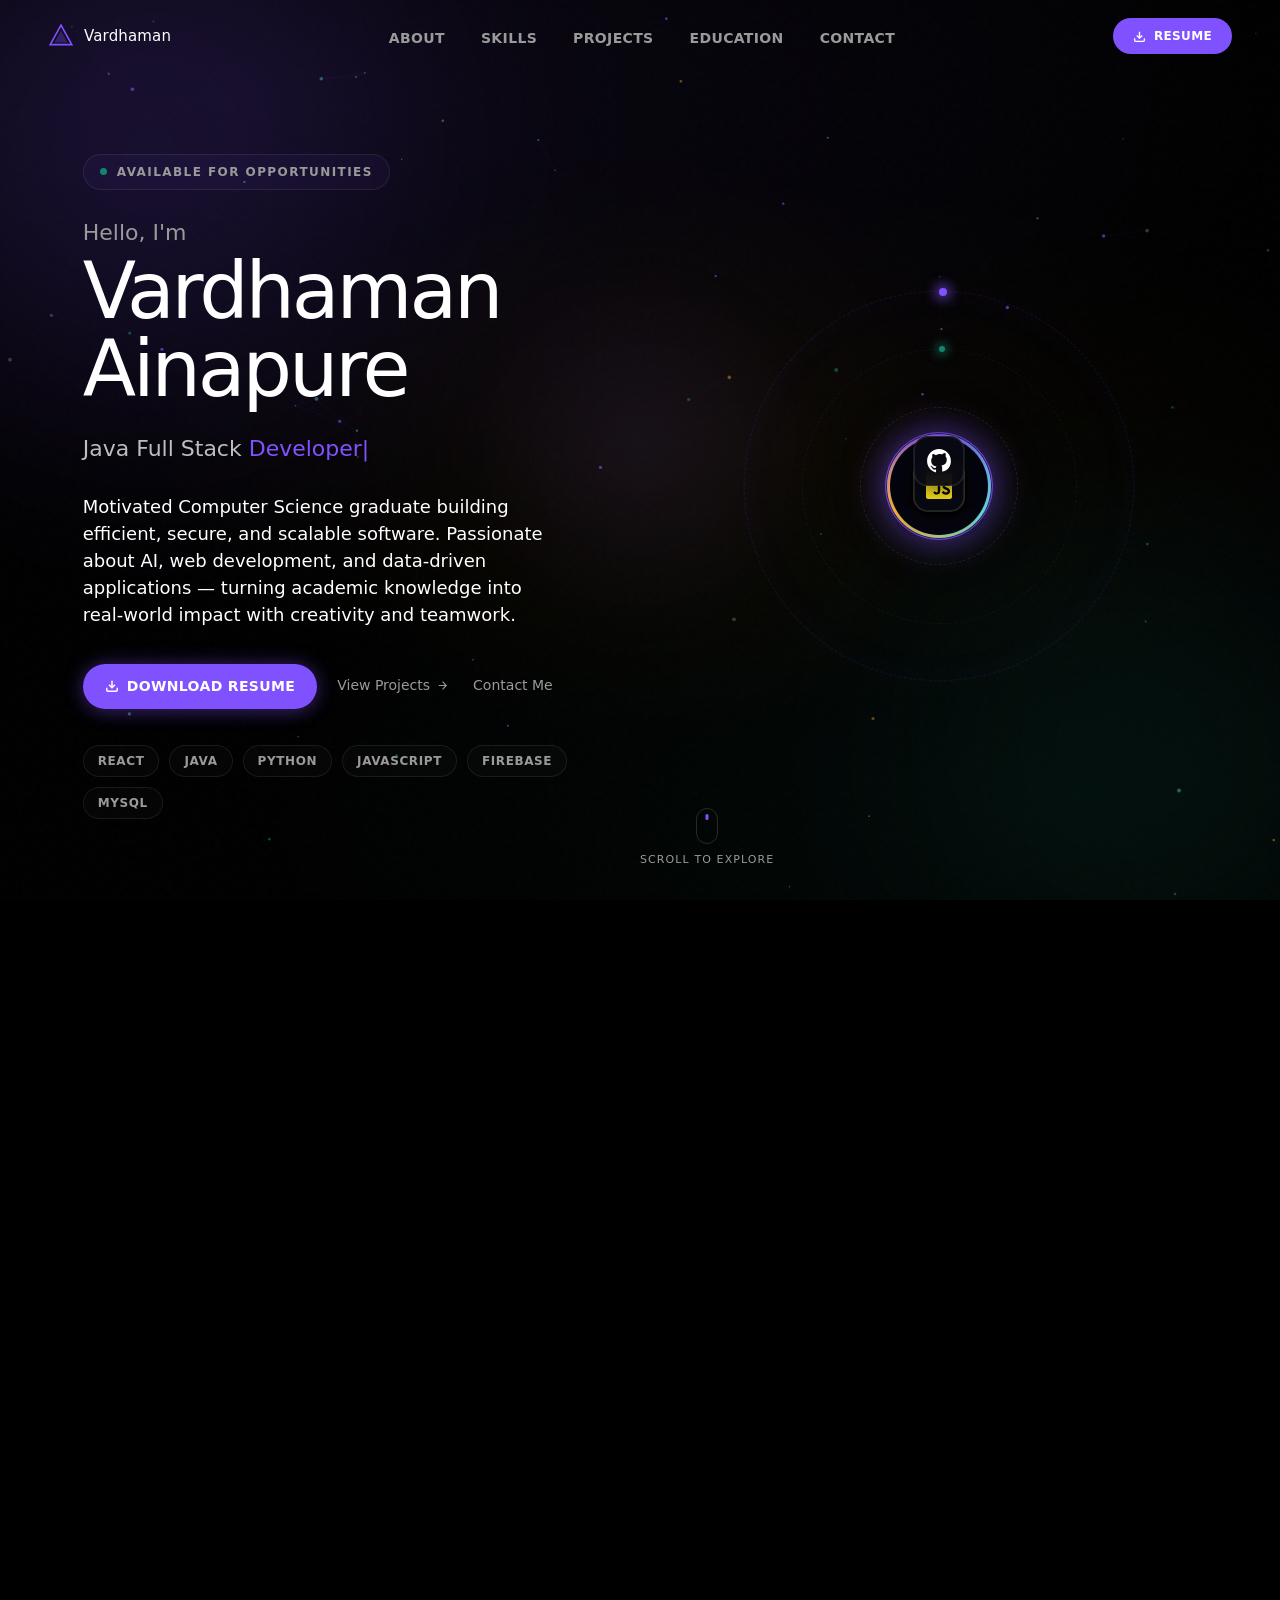
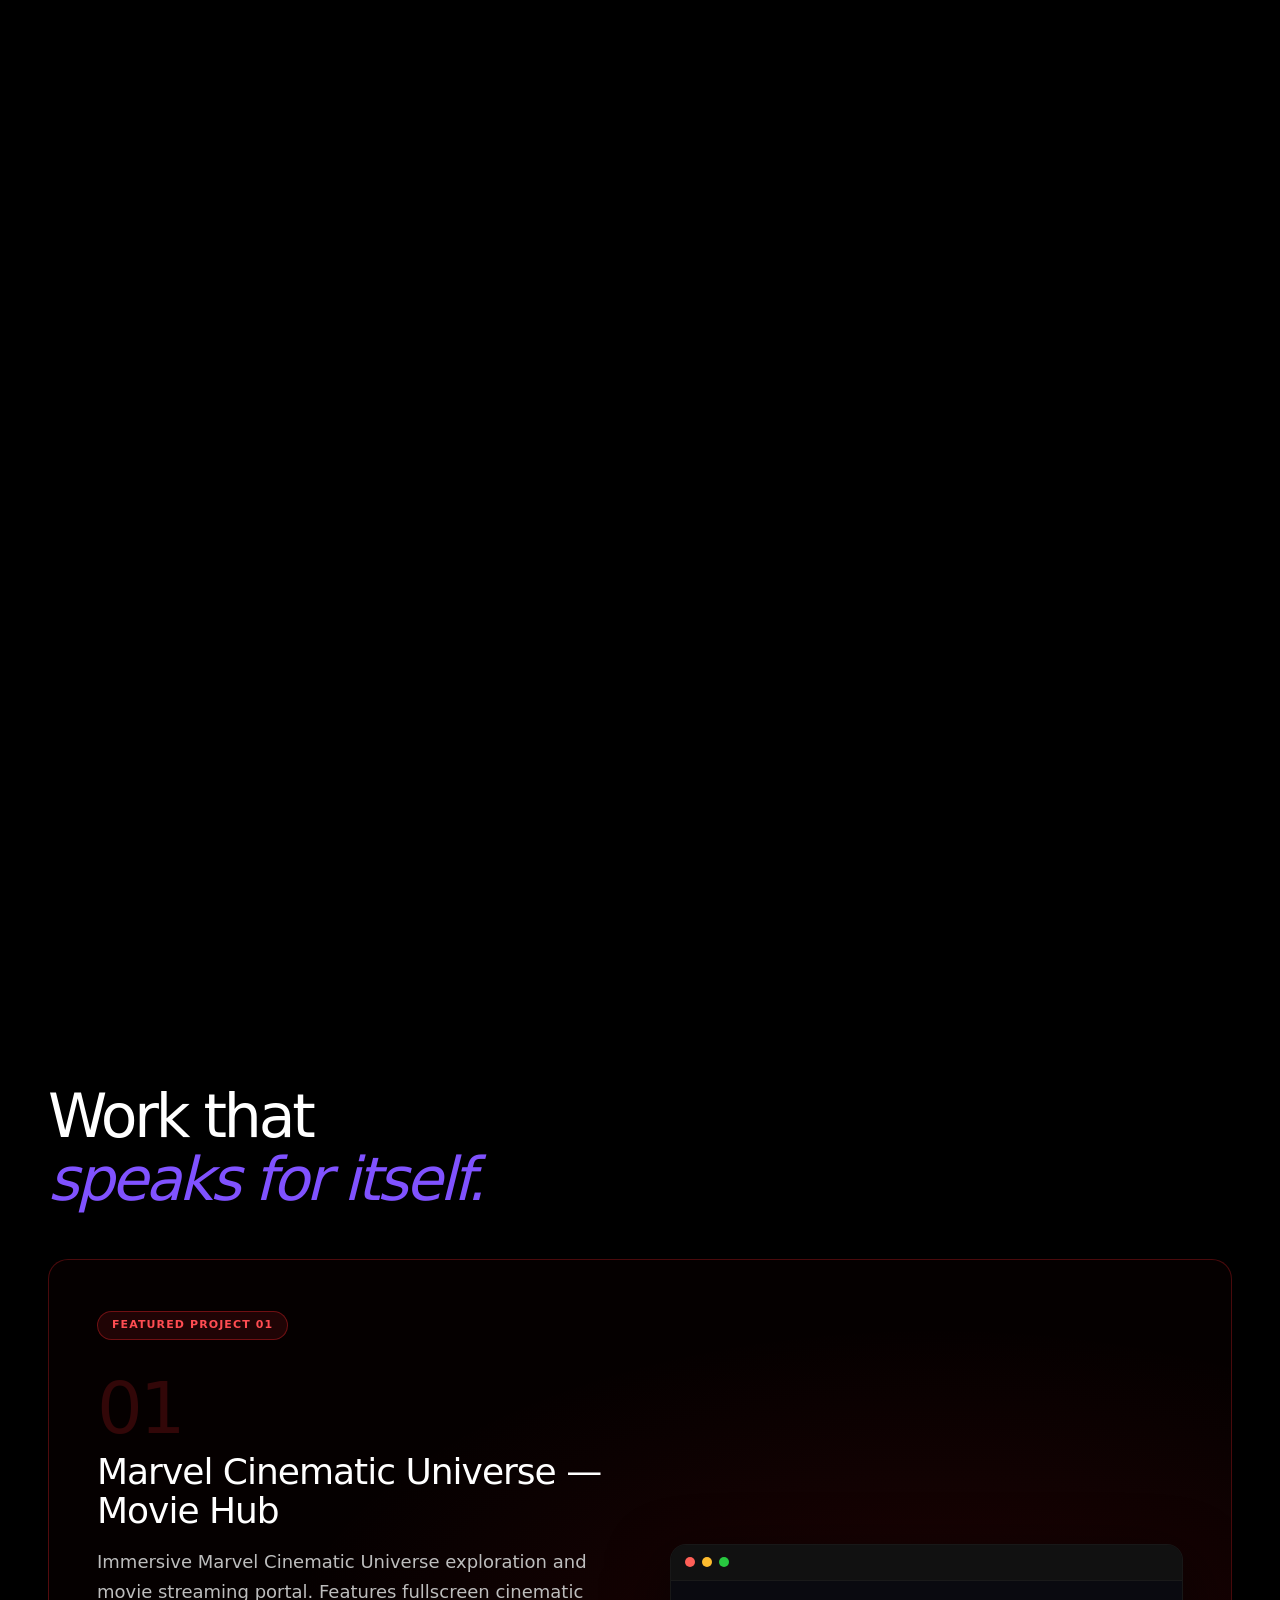
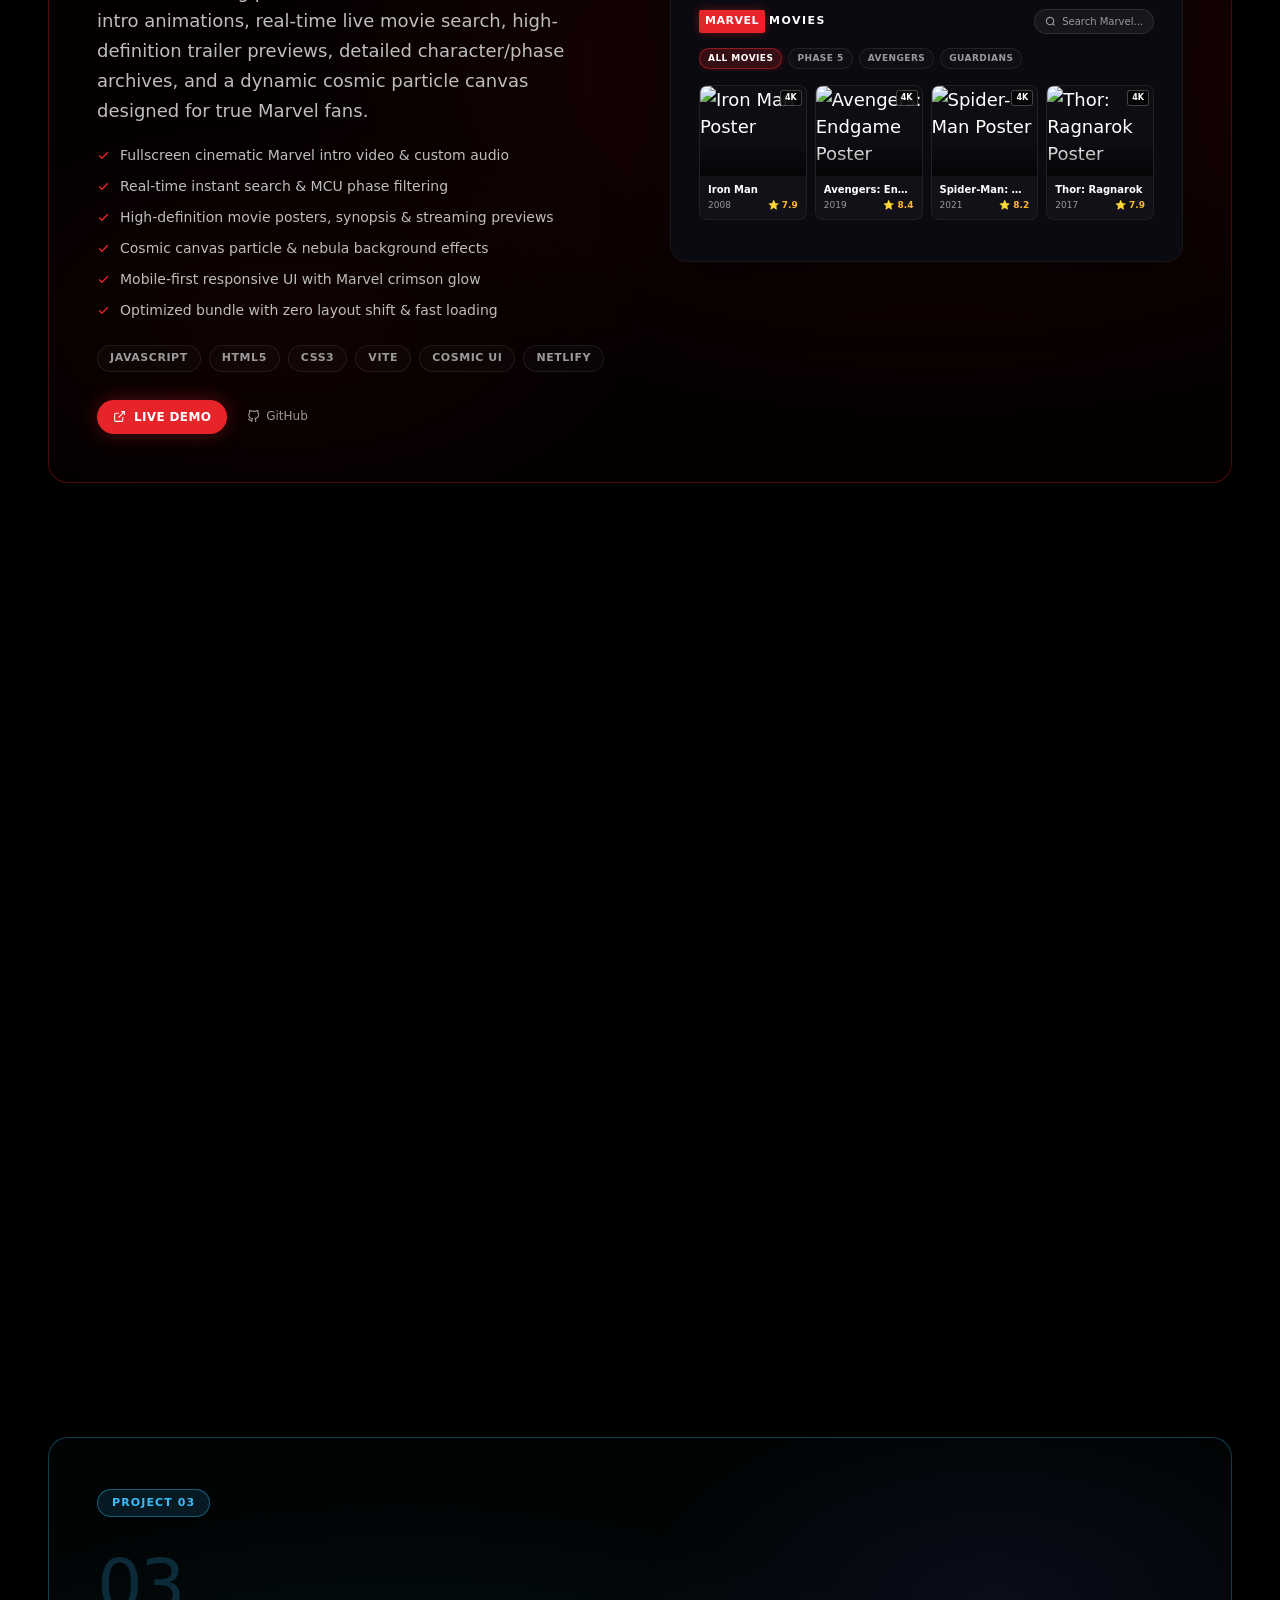
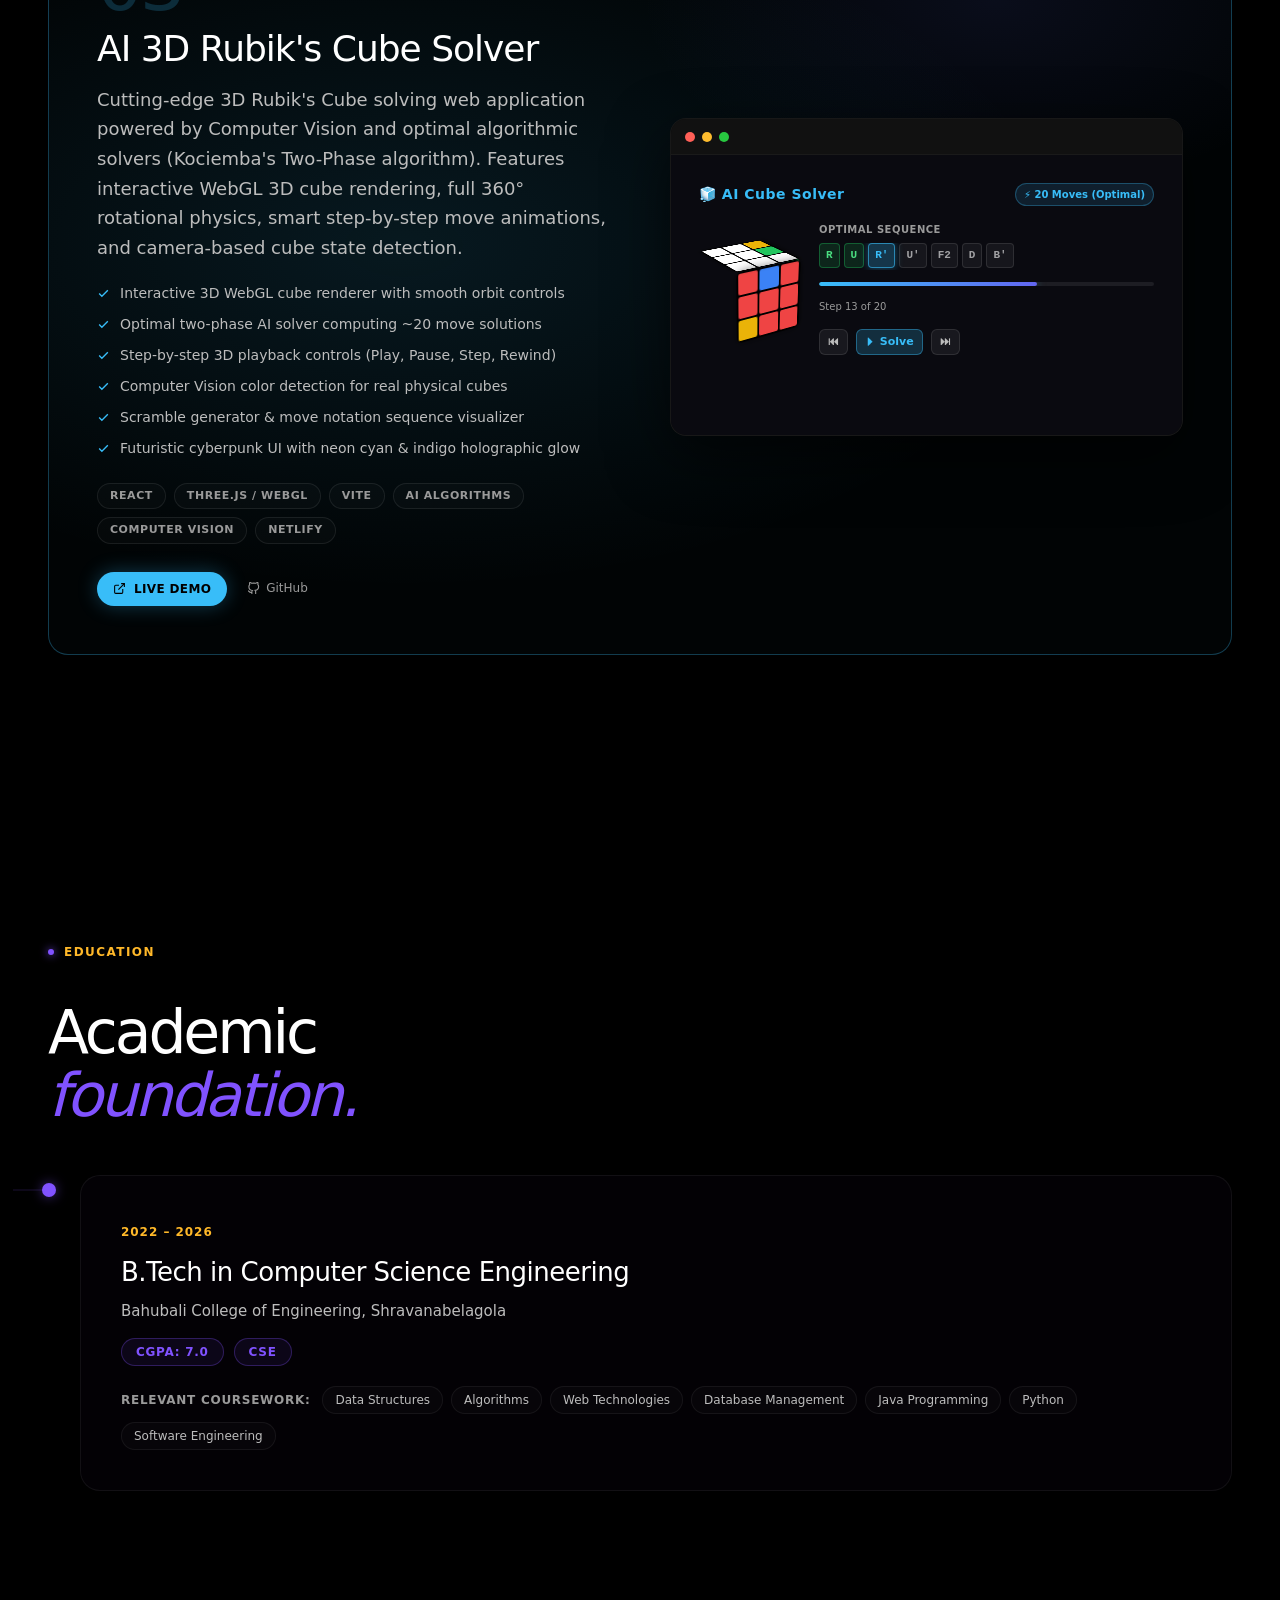
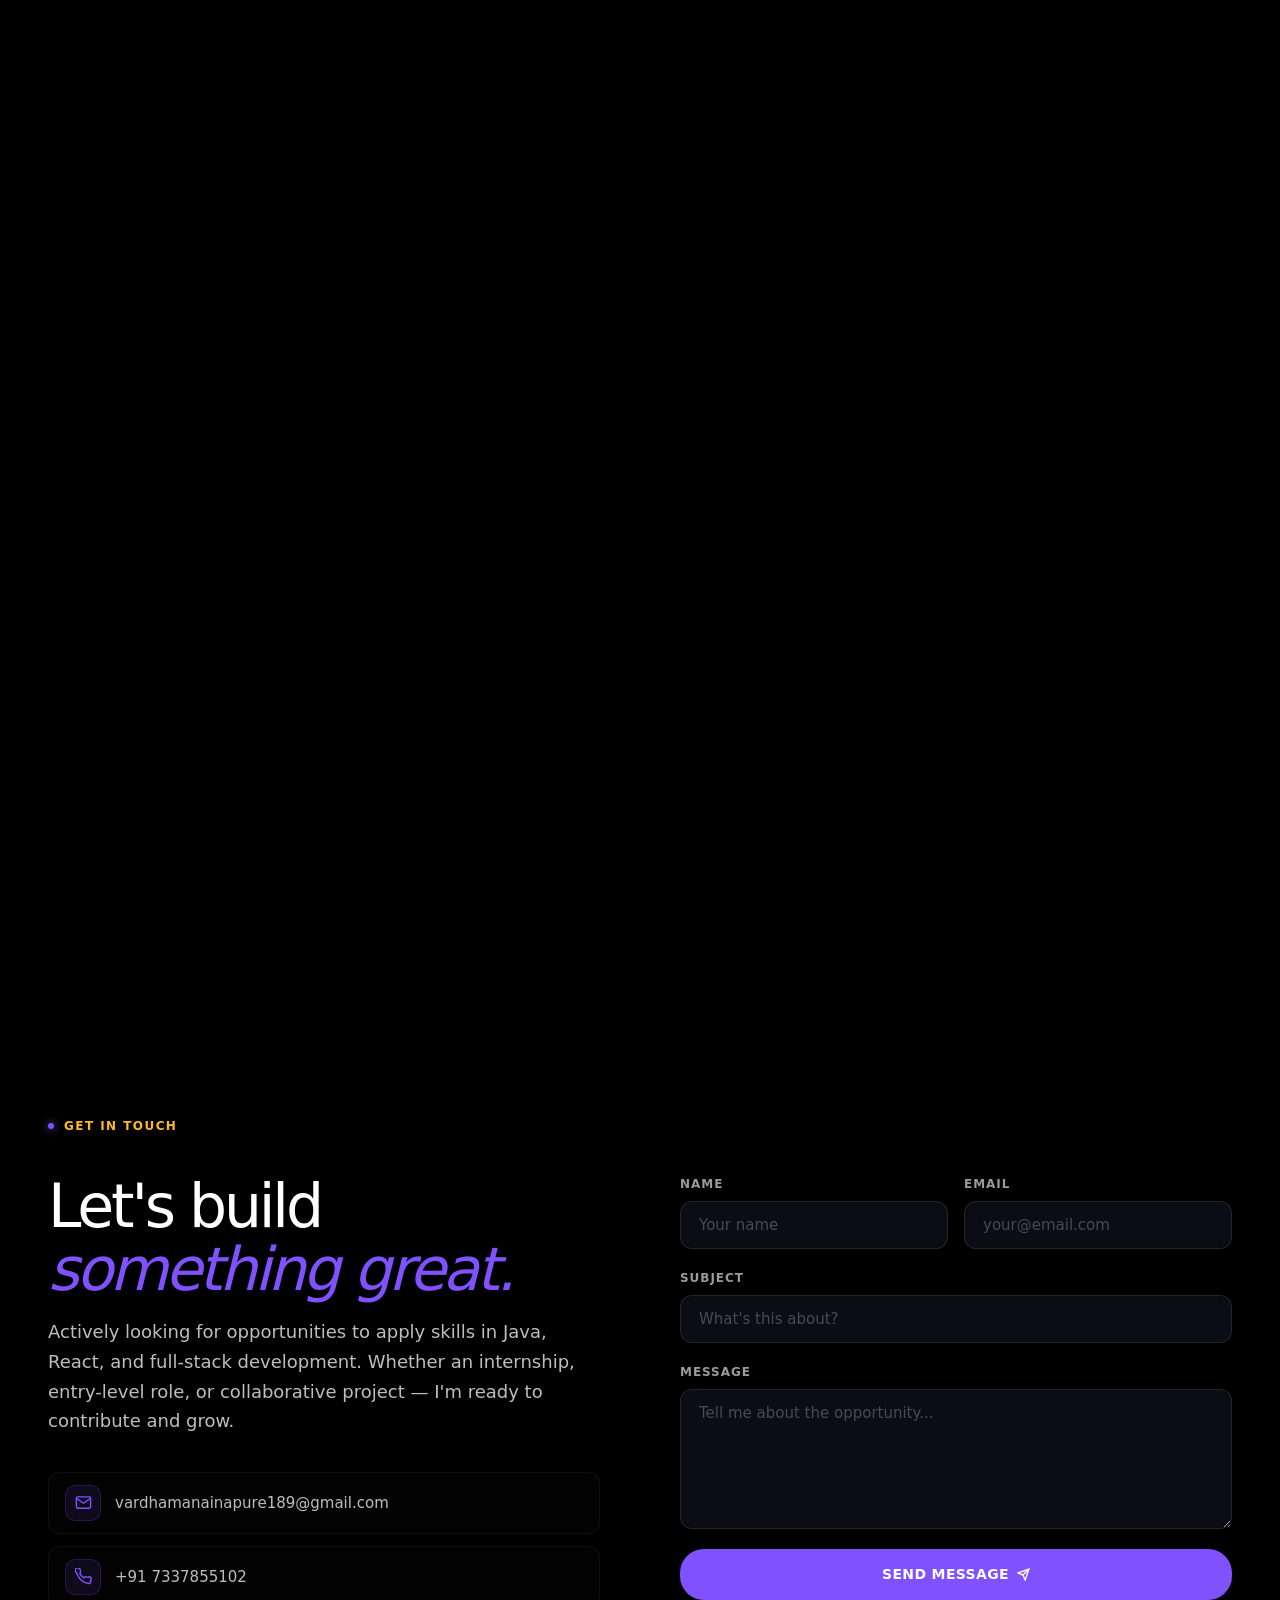
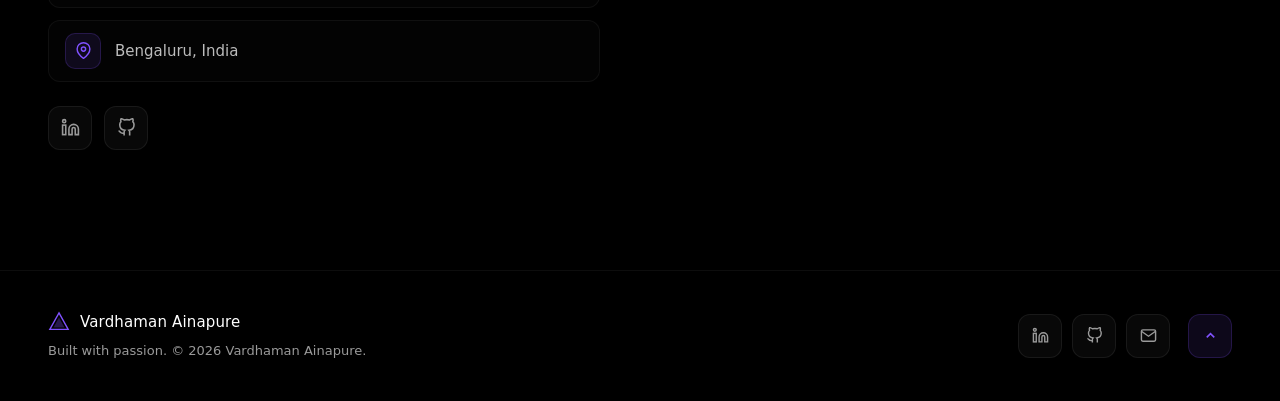
==== commit 7da8f8b0: "feat: add downloadable resume PDF and attach to all resume buttons" ====
--- a/index.html
+++ b/index.html
@@ -62,7 +62,7 @@
         <li><a href="#education" class="nav-item">Education</a></li>
         <li><a href="#contact" class="nav-item">Contact</a></li>
       </ul>
-      <a href="#contact" class="btn-pill nav-pill">
+      <a href="Vardhaman_Ainapure_Resume.pdf" download="Vardhaman_Ainapure_Resume.pdf" target="_blank" class="btn-pill nav-pill" id="navResumeBtn">
         <svg width="13" height="13" viewBox="0 0 24 24" fill="none" stroke="currentColor" stroke-width="2.5"><path d="M21 15v4a2 2 0 01-2 2H5a2 2 0 01-2-2v-4"/><polyline points="7 10 12 15 17 10"/><line x1="12" y1="15" x2="12" y2="3"/></svg>
         Resume
       </a>
@@ -77,7 +77,7 @@
       <li><a href="#projects" class="mob-link">Projects</a></li>
       <li><a href="#education" class="mob-link">Education</a></li>
       <li><a href="#contact" class="mob-link">Contact</a></li>
-      <li><a href="#contact" class="btn-pill mob-cta">Get In Touch</a></li>
+      <li><a href="Vardhaman_Ainapure_Resume.pdf" download="Vardhaman_Ainapure_Resume.pdf" target="_blank" class="btn-pill mob-cta">Download Resume</a></li>
     </ul>
   </div>
 
@@ -104,7 +104,7 @@
             knowledge into real-world impact with creativity and teamwork.
           </p>
           <div class="hero-cta reveal" data-d="450">
-            <a href="#contact" class="btn-pill btn-glow">
+            <a href="Vardhaman_Ainapure_Resume.pdf" download="Vardhaman_Ainapure_Resume.pdf" target="_blank" class="btn-pill btn-glow">
               <svg width="14" height="14" viewBox="0 0 24 24" fill="none" stroke="currentColor" stroke-width="2.5"><path d="M21 15v4a2 2 0 01-2 2H5a2 2 0 01-2-2v-4"/><polyline points="7 10 12 15 17 10"/><line x1="12" y1="15" x2="12" y2="3"/></svg>
               Download Resume
             </a>
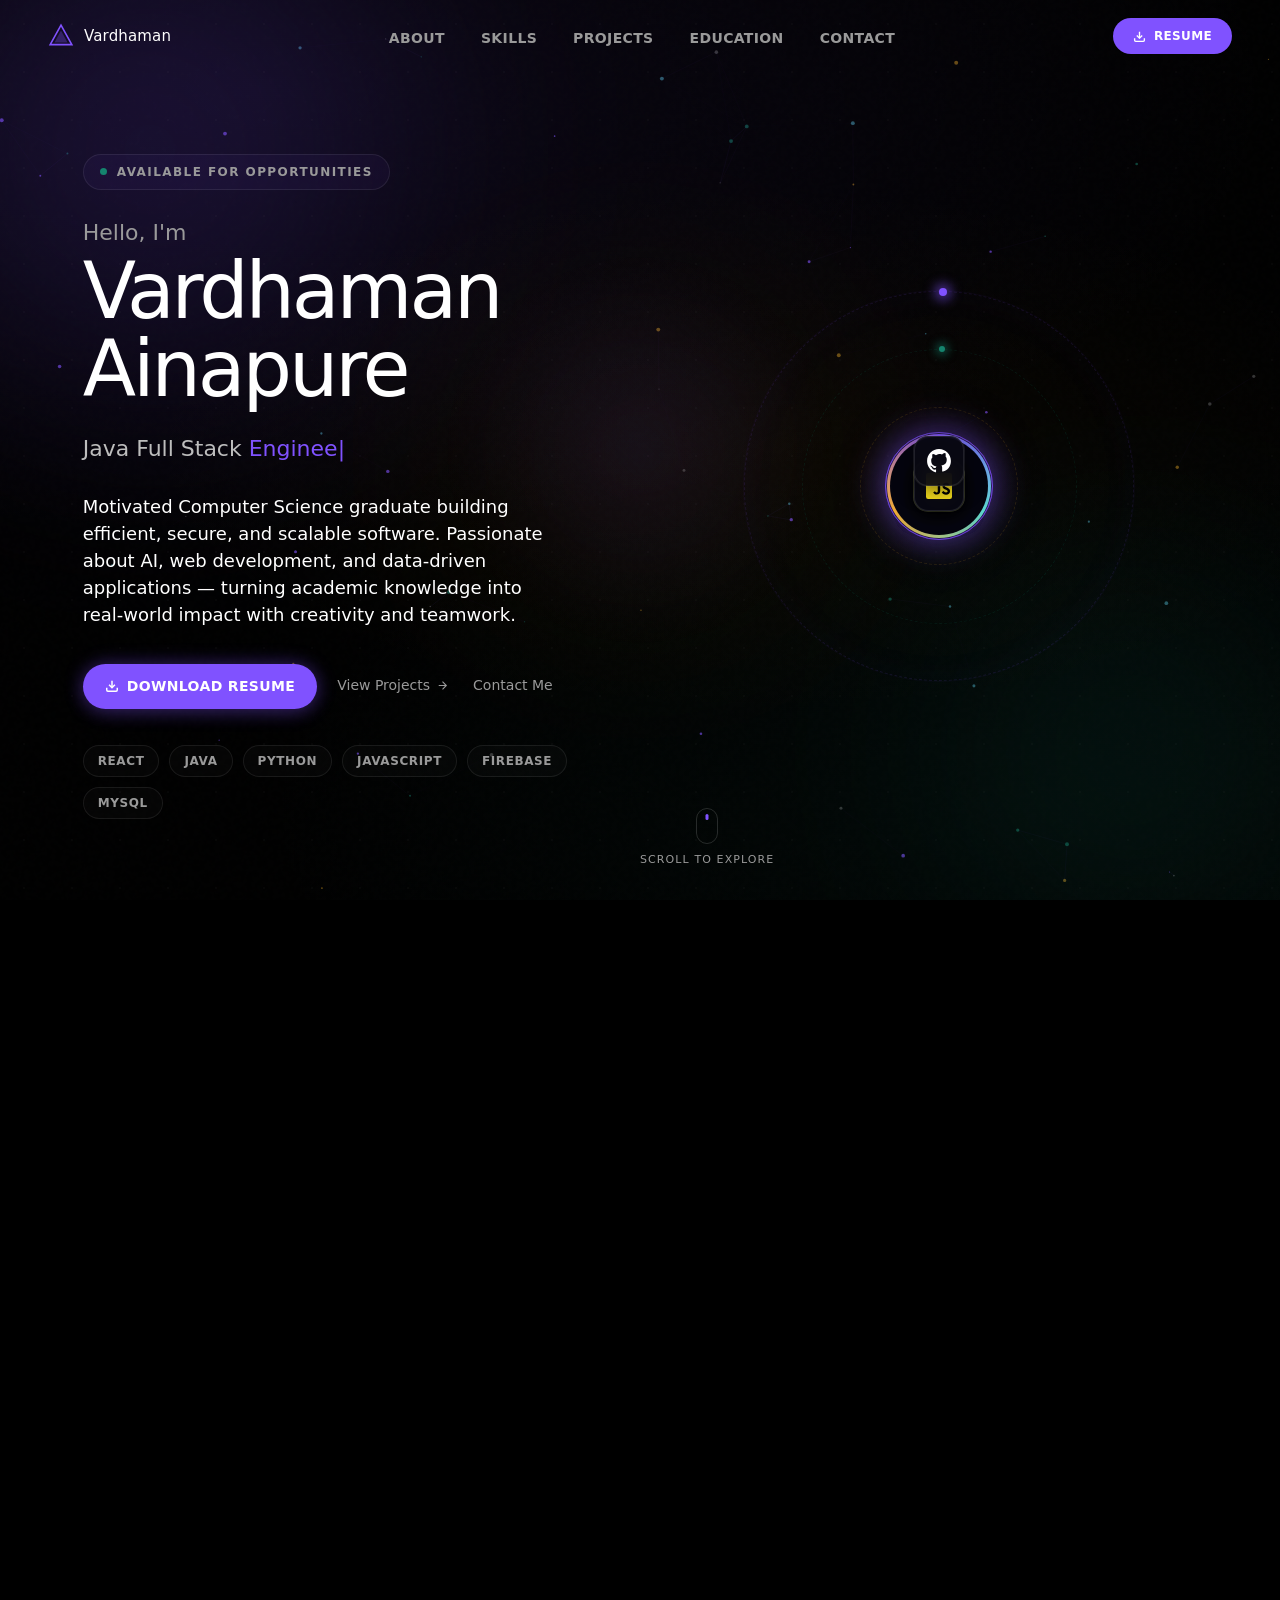
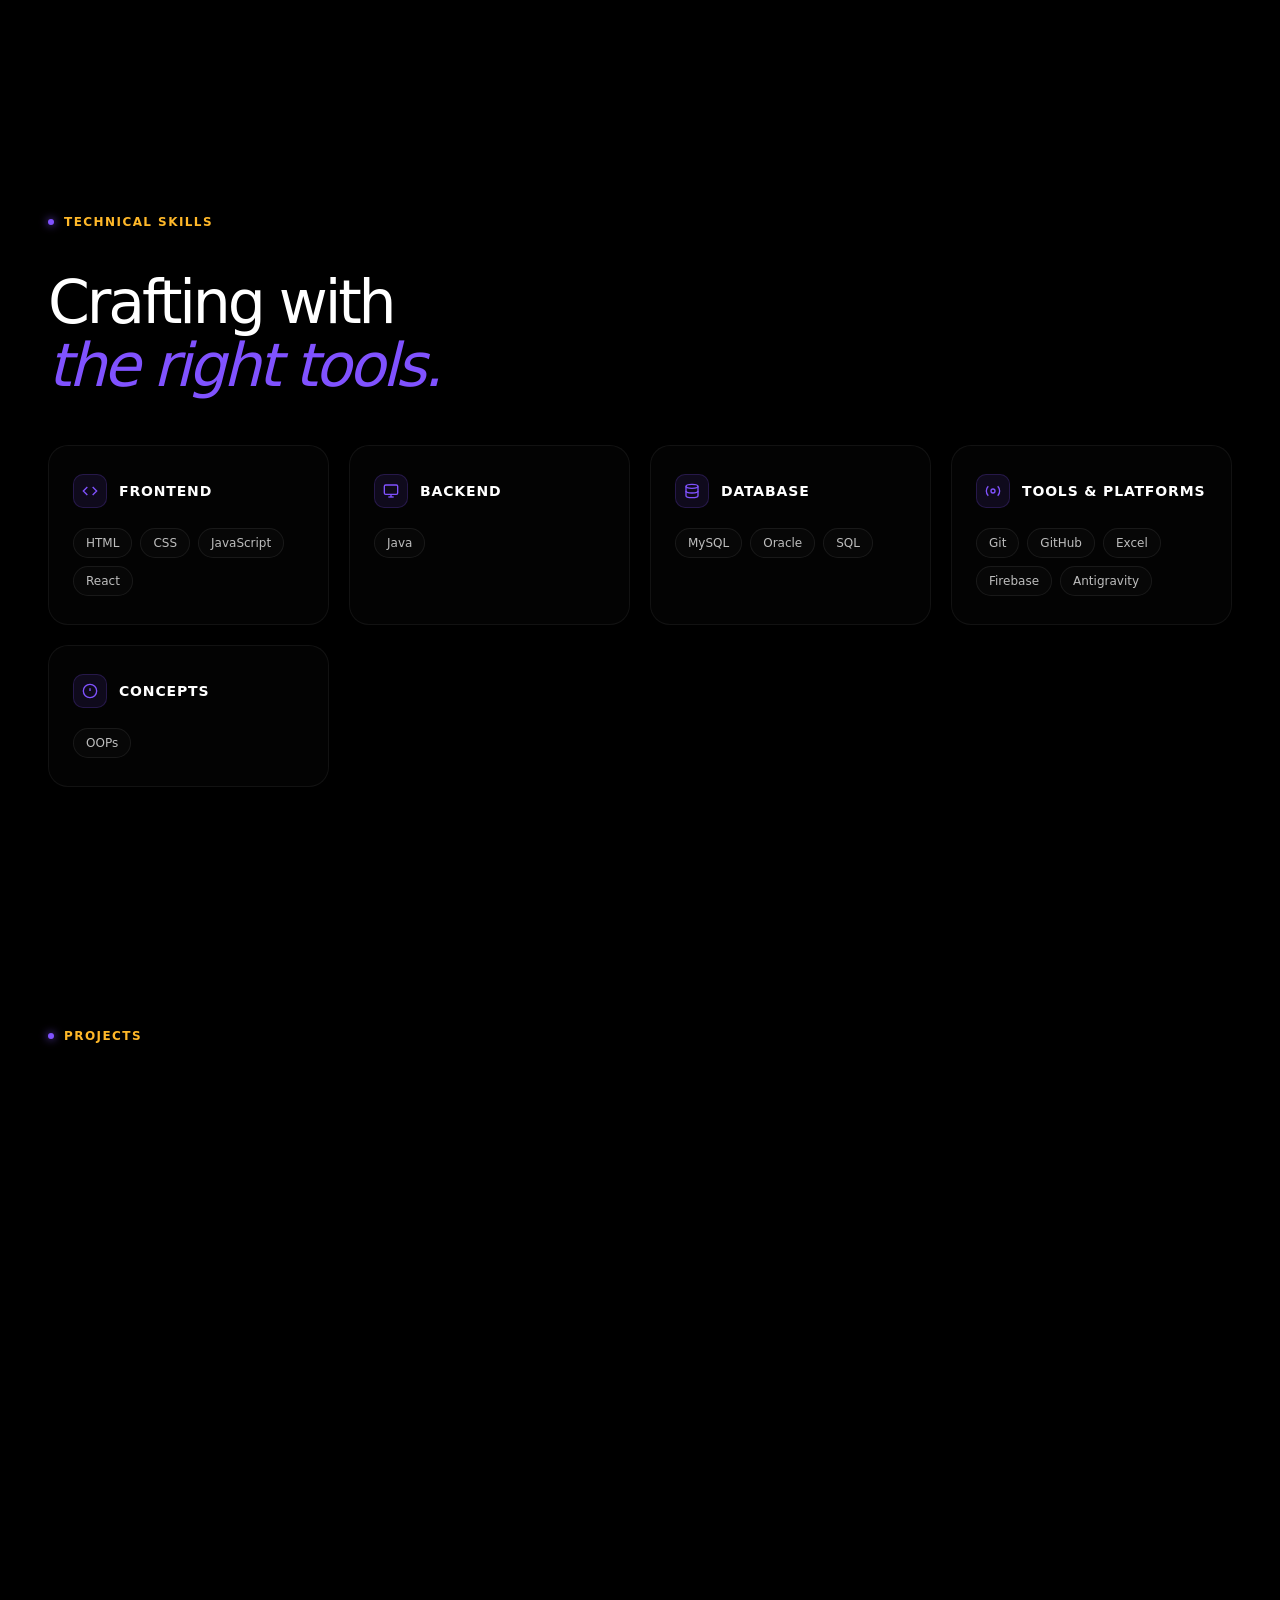
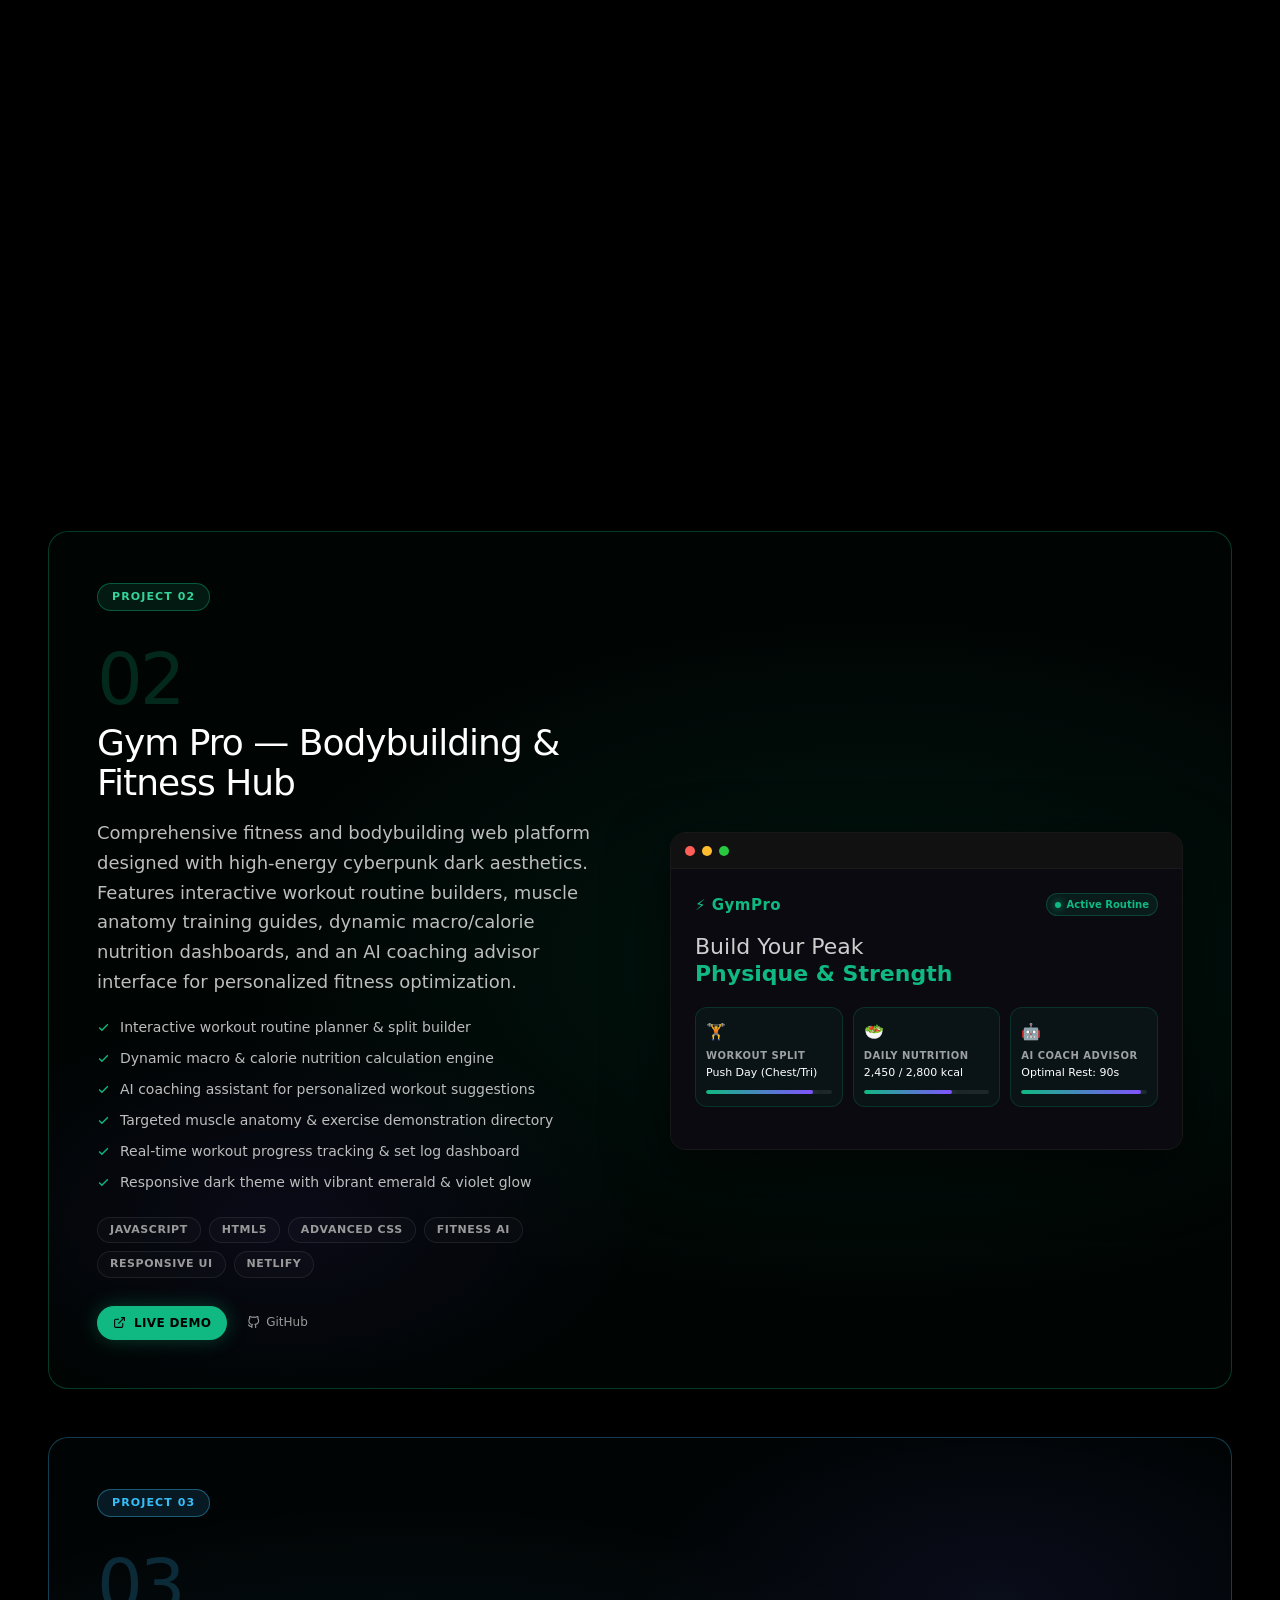
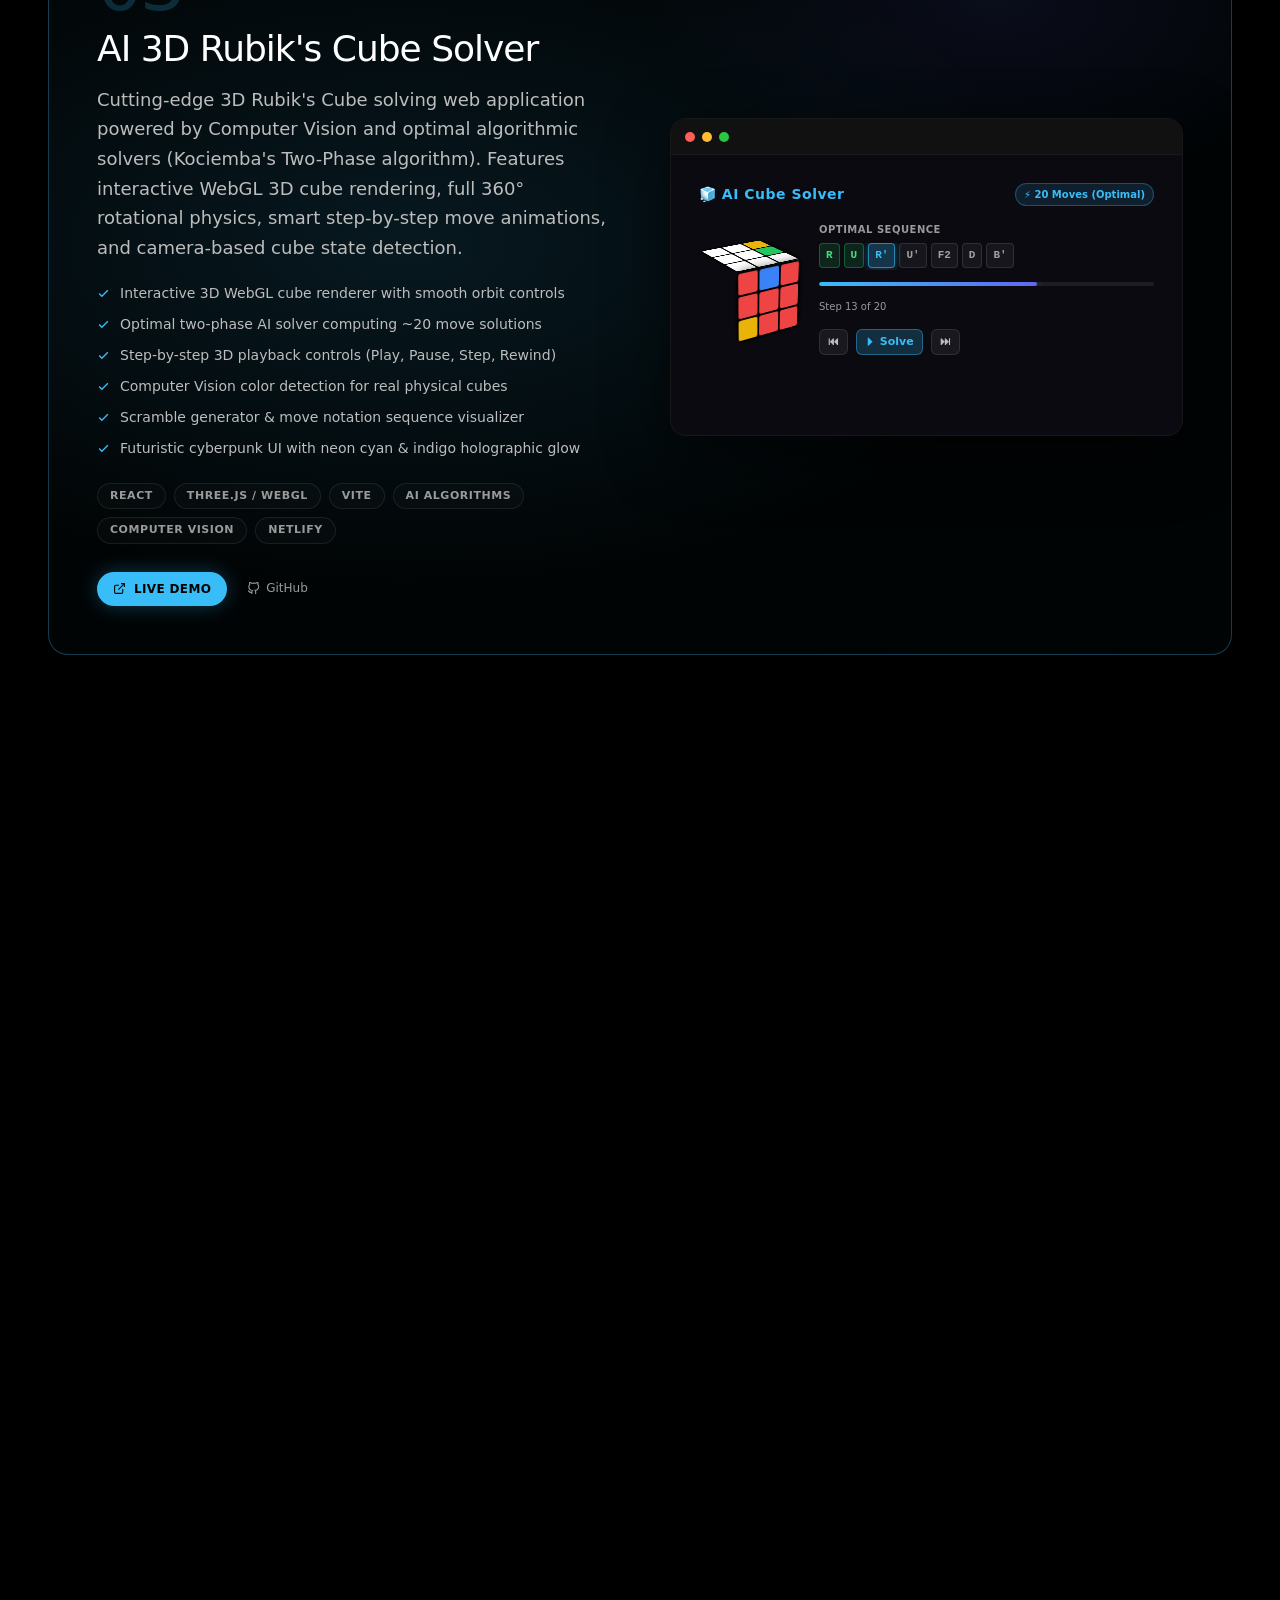
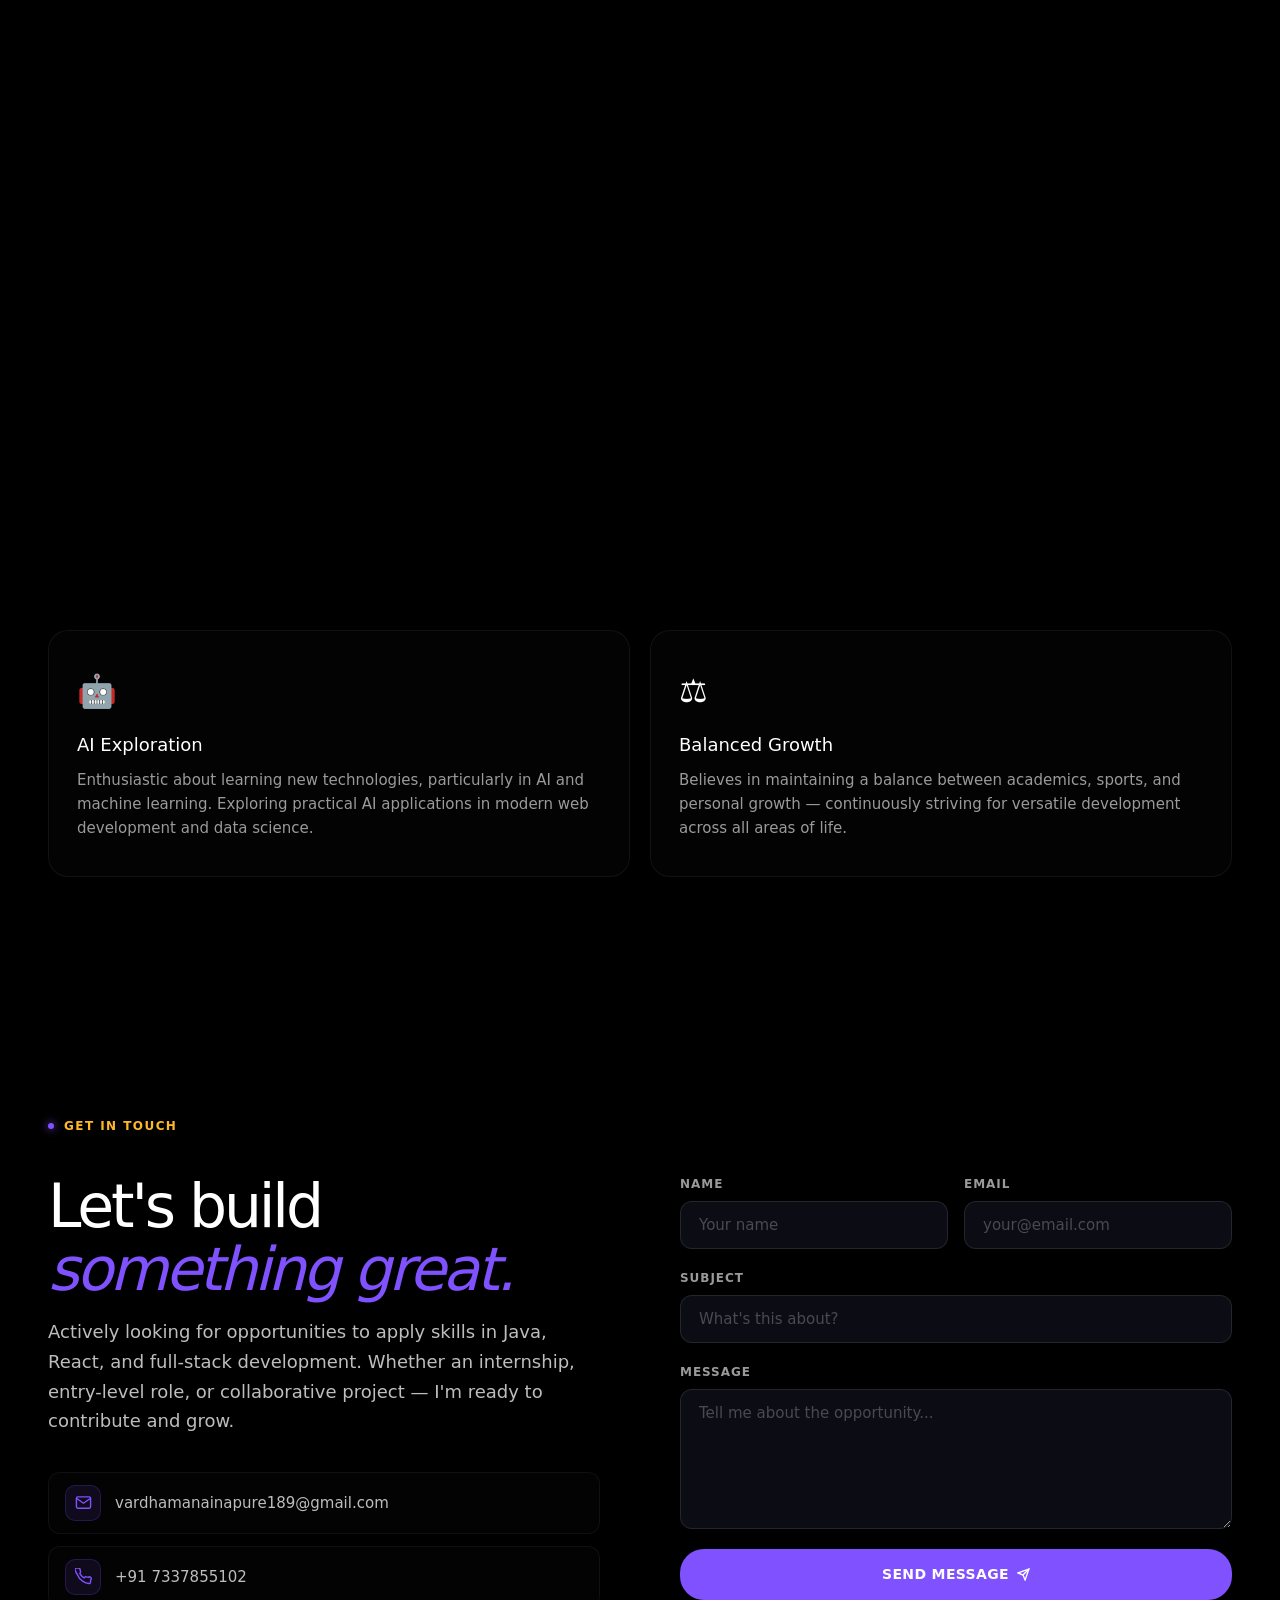
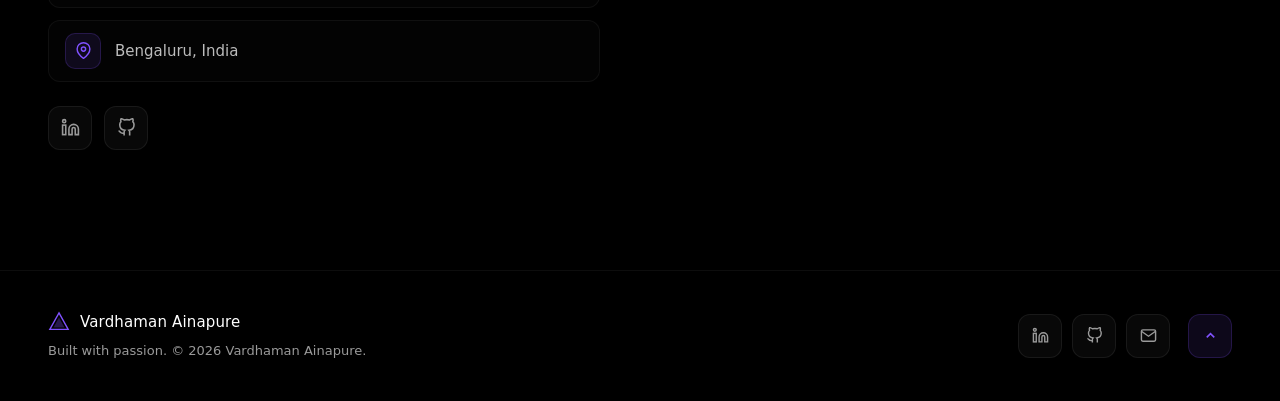
==== commit e0327042: "Update backend skills and overhaul mobile responsiveness" ====
--- a/index.html
+++ b/index.html
@@ -70,15 +70,25 @@
   </nav>
 
   <!-- MOBILE MENU -->
-  <div class="mobile-menu" id="mobileMenu">
-    <ul>
-      <li><a href="#about" class="mob-link">About</a></li>
-      <li><a href="#skills" class="mob-link">Skills</a></li>
-      <li><a href="#projects" class="mob-link">Projects</a></li>
-      <li><a href="#education" class="mob-link">Education</a></li>
-      <li><a href="#contact" class="mob-link">Contact</a></li>
-      <li><a href="Vardhaman_Ainapure_Resume.pdf" download="Vardhaman_Ainapure_Resume.pdf" target="_blank" class="btn-pill mob-cta">Download Resume</a></li>
+  <div class="mobile-menu" id="mobileMenu" aria-label="Mobile Navigation">
+    <ul class="mob-list">
+      <li><a href="#about" class="mob-link"><span>01</span> About</a></li>
+      <li><a href="#skills" class="mob-link"><span>02</span> Skills</a></li>
+      <li><a href="#projects" class="mob-link"><span>03</span> Projects</a></li>
+      <li><a href="#education" class="mob-link"><span>04</span> Education</a></li>
+      <li><a href="#contact" class="mob-link"><span>05</span> Contact</a></li>
     </ul>
+    <div class="mob-bottom">
+      <a href="Vardhaman_Ainapure_Resume.pdf" download="Vardhaman_Ainapure_Resume.pdf" target="_blank" class="btn-pill btn-glow mob-cta">
+        <svg width="14" height="14" viewBox="0 0 24 24" fill="none" stroke="currentColor" stroke-width="2.5"><path d="M21 15v4a2 2 0 01-2 2H5a2 2 0 01-2-2v-4"/><polyline points="7 10 12 15 17 10"/><line x1="12" y1="15" x2="12" y2="3"/></svg>
+        Download Resume
+      </a>
+      <div class="mob-socials">
+        <a href="https://linkedin.com" target="_blank" rel="noopener noreferrer" class="mob-soc-icon" title="LinkedIn" aria-label="LinkedIn"><svg width="18" height="18" viewBox="0 0 24 24" fill="none" stroke="currentColor" stroke-width="2"><path d="M16 8a6 6 0 016 6v7h-4v-7a2 2 0 00-2-2 2 2 0 00-2 2v7h-4v-7a6 6 0 016-6z"/><rect x="2" y="9" width="4" height="12"/><circle cx="4" cy="4" r="2"/></svg></a>
+        <a href="https://github.com/vardhaaman123" target="_blank" rel="noopener noreferrer" class="mob-soc-icon" title="GitHub" aria-label="GitHub"><svg width="18" height="18" viewBox="0 0 24 24" fill="none" stroke="currentColor" stroke-width="2"><path d="M9 19c-5 1.5-5-2.5-7-3m14 6v-3.87a3.37 3.37 0 00-.94-2.61c3.14-.35 6.44-1.54 6.44-7A5.44 5.44 0 0020 4.77 5.07 5.07 0 0019.91 1S18.73.65 16 2.48a13.38 13.38 0 00-7 0C6.27.65 5.09 1 5.09 1A5.07 5.07 0 005 4.77a5.44 5.44 0 00-1.5 3.78c0 5.42 3.3 6.61 6.44 7A3.37 3.37 0 009 18.13V22"/></svg></a>
+        <a href="mailto:vardhamanainapure189@gmail.com" class="mob-soc-icon" title="Email" aria-label="Email"><svg width="18" height="18" viewBox="0 0 24 24" fill="none" stroke="currentColor" stroke-width="2"><path d="M4 4h16c1.1 0 2 .9 2 2v12c0 1.1-.9 2-2 2H4c-1.1 0-2-.9-2-2V6c0-1.1.9-2 2-2z"/><polyline points="22,6 12,13 2,6"/></svg></a>
+      </div>
+    </div>
   </div>
 
   <main>
@@ -184,7 +194,7 @@
           </div>
           <div class="skill-cat reveal" data-d="100">
             <div class="skill-cat-head"><div class="skill-icon-wrap"><svg width="16" height="16" viewBox="0 0 24 24" fill="none" stroke="#8052ff" stroke-width="2"><rect x="2" y="3" width="20" height="14" rx="2"/><line x1="8" y1="21" x2="16" y2="21"/><line x1="12" y1="17" x2="12" y2="21"/></svg></div><span>Backend</span></div>
-            <div class="skill-pills"><span class="sp">Java</span><span class="sp">Python</span></div>
+            <div class="skill-pills"><span class="sp">Java</span></div>
           </div>
           <div class="skill-cat reveal" data-d="200">
             <div class="skill-cat-head"><div class="skill-icon-wrap"><svg width="16" height="16" viewBox="0 0 24 24" fill="none" stroke="#8052ff" stroke-width="2"><ellipse cx="12" cy="5" rx="9" ry="3"/><path d="M21 12c0 1.66-4 3-9 3s-9-1.34-9-3"/><path d="M3 5v14c0 1.66 4 3 9 3s9-1.34 9-3V5"/></svg></div><span>Database</span></div>
--- a/style.css
+++ b/style.css
@@ -269,25 +269,85 @@
 .hamburger.open span:nth-child(3) { transform: translateY(-6.5px) rotate(-45deg); }
 
 .mobile-menu {
-  position: fixed; inset: 0; top: 72px;
-  background: rgba(0, 0, 0, 0.97);
+  position: fixed;
+  inset: 0;
+  top: 68px;
+  height: calc(100dvh - 68px);
+  background: rgba(6, 6, 12, 0.96);
   backdrop-filter: blur(24px);
+  -webkit-backdrop-filter: blur(24px);
   z-index: 999;
-  padding: 40px 24px;
+  padding: 28px 24px 36px;
   transform: translateX(100%);
   transition: transform 0.35s cubic-bezier(0.4, 0, 0.2, 1);
+  display: flex;
+  flex-direction: column;
+  justify-content: space-between;
+  overflow-y: auto;
+  -webkit-overflow-scrolling: touch;
+  border-top: 1px solid rgba(255, 255, 255, 0.08);
 }
 .mobile-menu.open { transform: translateX(0); }
-.mobile-menu ul { display: flex; flex-direction: column; gap: 4px; }
+.mob-list { display: flex; flex-direction: column; gap: 4px; }
 .mob-link {
-  display: block; padding: 16px 0;
-  font-size: 24px; font-weight: 400;
-  color: var(--color-ash-gray);
-  border-bottom: 1px solid rgba(255,255,255,0.05);
-  transition: color var(--transition);
-}
-.mob-link:hover { color: var(--color-bone-white); }
-.mob-cta { margin-top: 32px; }
+  display: flex;
+  align-items: center;
+  gap: 14px;
+  padding: 14px 12px;
+  font-size: 20px;
+  font-weight: 500;
+  color: var(--color-silver-mist);
+  border-radius: 12px;
+  transition: all var(--transition);
+  border-bottom: 1px solid rgba(255,255,255,0.04);
+}
+.mob-link span {
+  font-size: 11px;
+  font-weight: 700;
+  color: var(--color-electric-iris);
+  font-family: monospace;
+  letter-spacing: 0.05em;
+}
+.mob-link:hover, .mob-link:active {
+  color: #fff;
+  background: rgba(128, 82, 255, 0.08);
+  transform: translateX(4px);
+}
+.mob-bottom {
+  display: flex;
+  flex-direction: column;
+  gap: 20px;
+  padding-top: 24px;
+  border-top: 1px solid rgba(255, 255, 255, 0.08);
+}
+.mob-cta {
+  width: 100%;
+  justify-content: center;
+  padding: 14px 20px;
+}
+.mob-socials {
+  display: flex;
+  justify-content: center;
+  gap: 16px;
+}
+.mob-soc-icon {
+  width: 44px;
+  height: 44px;
+  border-radius: 12px;
+  background: rgba(255, 255, 255, 0.04);
+  border: 1px solid rgba(255, 255, 255, 0.08);
+  display: flex;
+  align-items: center;
+  justify-content: center;
+  color: var(--color-silver-mist);
+  transition: all var(--transition);
+}
+.mob-soc-icon:hover, .mob-soc-icon:active {
+  background: rgba(128, 82, 255, 0.15);
+  border-color: rgba(128, 82, 255, 0.4);
+  color: #fff;
+  transform: translateY(-2px);
+}
 
 /* ============================================
    BUTTONS
@@ -941,58 +1001,432 @@
 }
 
 /* ============================================
-   RESPONSIVE
+   RESPONSIVE & MOBILE OPTIMIZATIONS
    ============================================ */
 @media (max-width: 1024px) {
-  .hero-wrap { gap: 50px; }
-  .orb-system { width: 320px; height: 320px; }
-  .orbit-1 { width: 260px; height: 260px; }
-  .orbit-2 { width: 190px; height: 190px; }
+  .hero-wrap { gap: 40px; }
+  .orb-system { width: 340px; height: 340px; }
+  .orbit-1 { width: 280px; height: 280px; }
+  .orbit-2 { width: 200px; height: 200px; }
   .orbit-3 { width: 130px; height: 130px; }
-  .proj-feat-grid { gap: 40px; }
-  .about-grid { gap: 50px; }
-  .contact-grid { gap: 50px; }
+  .proj-feat-grid { gap: 36px; }
+  .about-grid { gap: 40px; }
+  .contact-grid { gap: 40px; }
 }
 
 @media (max-width: 900px) {
-  .about-grid { grid-template-columns: 1fr; gap: 40px; }
-  .contact-grid { grid-template-columns: 1fr; gap: 48px; }
-  .proj-feat-grid { grid-template-columns: 1fr; }
-  .proj-feat-right { display: none; }
-  .certs-grid { grid-template-columns: 1fr 1fr; }
-  .act-grid { grid-template-columns: 1fr 1fr; }
+  .about-grid { grid-template-columns: 1fr; gap: 36px; }
+  .contact-grid { grid-template-columns: 1fr; gap: 40px; }
+  .proj-feat-grid { grid-template-columns: 1fr; gap: 32px; }
+  .proj-feat-right { display: block; width: 100%; }
+  .certs-grid { grid-template-columns: 1fr 1fr; gap: 16px; }
+  .act-grid { grid-template-columns: 1fr 1fr; gap: 16px; }
 }
 
 @media (max-width: 768px) {
-  :root { --section-gap: 80px; }
+  :root {
+    --section-gap: 72px;
+  }
+  
+  html, body {
+    overflow-x: hidden;
+    width: 100%;
+  }
+
+  .nav-wrap {
+    height: 64px;
+  }
+
   .nav-menu { display: none; }
   .hamburger { display: flex; }
   .nav-pill { display: none; }
-  .hero-wrap { flex-direction: column; gap: 40px; text-align: center; }
-  .hero-right { display: none; }
-  .hero-left { max-width: 100%; }
-  .hero-eyebrow { margin: 0 auto 28px; }
-  .hero-cta { justify-content: center; }
-  .skill-tags { justify-content: center; }
-  .sec-headline { margin-bottom: 32px; }
-  .stats-row { flex-wrap: wrap; }
-  .stat { min-width: 50%; }
-  .proj-cards-grid { grid-template-columns: 1fr; }
-  .proj-featured { padding: 28px; }
-  .certs-grid { grid-template-columns: 1fr; }
-  .act-grid { grid-template-columns: 1fr; }
-  .form-row-2 { grid-template-columns: 1fr; }
-  .footer-inner { flex-direction: column; align-items: flex-start; gap: 20px; }
-  .skills-grid { grid-template-columns: 1fr 1fr; }
+
+  /* Hero on mobile */
+  .hero {
+    min-height: auto;
+    padding: 100px 0 40px;
+  }
+  .hero-wrap {
+    flex-direction: column;
+    gap: 32px;
+    text-align: center;
+    align-items: center;
+  }
+  .hero-left {
+    max-width: 100%;
+    display: flex;
+    flex-direction: column;
+    align-items: center;
+  }
+  .hero-eyebrow {
+    margin: 0 auto 20px;
+    font-size: 11px;
+    padding: 5px 14px;
+  }
+  .hero-h1 {
+    font-size: clamp(34px, 8.5vw, 46px);
+    letter-spacing: -1.2px;
+    line-height: 1.15;
+    margin-bottom: 12px;
+  }
+  .greet {
+    font-size: 16px;
+    margin-bottom: 4px;
+  }
+  .hero-role {
+    font-size: 16px;
+    margin-bottom: 18px;
+    justify-content: center;
+  }
+  .hero-bio {
+    font-size: 15px;
+    line-height: 1.65;
+    max-width: 520px;
+    margin: 0 auto 28px;
+    color: var(--color-silver-mist);
+  }
+  .hero-cta {
+    display: flex;
+    flex-wrap: wrap;
+    justify-content: center;
+    gap: 12px;
+    width: 100%;
+    max-width: 440px;
+    margin: 0 auto;
+  }
+  .hero-cta .btn-pill,
+  .hero-cta .btn-ghost {
+    flex: 1 1 calc(50% - 12px);
+    min-width: 140px;
+    justify-content: center;
+    padding: 12px 18px;
+    font-size: 12px;
+  }
+  .hero-cta .btn-pill:first-child {
+    flex: 1 1 100%;
+  }
+
+  /* Responsive Hero Orb Avatar */
+  .hero-right {
+    display: flex;
+    justify-content: center;
+    align-items: center;
+    width: 100%;
+    margin-top: 10px;
+    margin-bottom: 10px;
+    overflow: hidden;
+    padding: 20px 0;
+  }
+  .orb-system {
+    transform: scale(0.68) !important;
+    transform-origin: center center !important;
+    margin: -40px auto !important;
+  }
+
+  .skill-tags {
+    justify-content: center;
+    gap: 6px;
+    margin-top: 24px;
+  }
+  .skill-tags .tag {
+    font-size: 11px;
+    padding: 5px 12px;
+  }
+
+  .sec-headline {
+    font-size: clamp(30px, 7.5vw, 42px);
+    letter-spacing: -1px;
+    line-height: 1.18;
+    margin-bottom: 24px;
+  }
+  .sec-label {
+    margin-bottom: 10px;
+  }
+
+  /* About section */
+  .about-highlights {
+    gap: 10px;
+  }
+  .highlight-item {
+    padding: 14px 16px;
+  }
+  .stats-row {
+    display: grid;
+    grid-template-columns: 1fr 1fr;
+    gap: 1px;
+    background: rgba(255, 255, 255, 0.06);
+    border-radius: 16px;
+    overflow: hidden;
+    border: 1px solid rgba(255, 255, 255, 0.06);
+    margin-top: 24px;
+  }
+  .stat {
+    min-width: unset;
+    padding: 18px 14px;
+    text-align: center;
+    background: #080812;
+    border: none;
+  }
+  .stat-num {
+    font-size: 28px;
+  }
+  .stat-label {
+    font-size: 11px;
+  }
+
+  /* Skills grid */
+  .skills-grid {
+    grid-template-columns: 1fr 1fr;
+    gap: 14px;
+  }
+  .skill-cat {
+    padding: 20px 16px;
+    border-radius: 16px;
+  }
+  .skill-cat-head {
+    margin-bottom: 14px;
+  }
+  .skill-pills {
+    gap: 6px;
+  }
+  .skill-pills .sp {
+    font-size: 12.5px;
+    padding: 5px 12px;
+  }
+
+  /* Featured Projects */
+  .proj-featured {
+    padding: 24px 18px;
+    border-radius: 20px;
+    margin-bottom: 24px;
+  }
+  .proj-num {
+    font-size: 36px;
+    margin-bottom: 4px;
+  }
+  .proj-title {
+    font-size: 21px;
+    line-height: 1.25;
+  }
+  .feat-list {
+    gap: 8px;
+    margin: 16px 0 20px;
+  }
+  .feat-list li {
+    font-size: 13.5px;
+    line-height: 1.5;
+  }
+  .tech-tags {
+    gap: 6px;
+    margin-bottom: 20px;
+  }
+  .tech-tags .tt {
+    font-size: 11px;
+    padding: 4px 10px;
+  }
+  .proj-actions {
+    display: grid;
+    grid-template-columns: 1fr 1fr;
+    gap: 10px;
+    width: 100%;
+  }
+  .proj-actions .btn-pill,
+  .proj-actions .btn-ghost {
+    width: 100%;
+    justify-content: center;
+    padding: 12px 14px;
+    font-size: 12px;
+  }
+
+  /* Mockup screen scaling */
+  .proj-mockup {
+    border-radius: 14px;
+  }
+  .mock-screen {
+    padding: 14px 12px;
+  }
+
+  /* Marvel preview on mobile */
+  .mv-grid {
+    grid-template-columns: repeat(2, 1fr);
+    gap: 8px;
+  }
+  .mv-poster {
+    height: 110px;
+  }
+  .mv-title {
+    font-size: 11px;
+  }
+  .mv-meta {
+    font-size: 9.5px;
+  }
+
+  /* Gym preview on mobile */
+  .gp-cards {
+    flex-direction: column;
+    gap: 8px;
+  }
+  .gp-h1, .gp-h2 {
+    font-size: 18px;
+  }
+
+  /* Cube preview on mobile */
+  .cp-body {
+    flex-direction: column;
+    gap: 16px;
+    align-items: center;
+    text-align: center;
+  }
+  .cp-cube-visual {
+    flex: 0 0 auto;
+  }
+  .cp-sol-moves {
+    justify-content: center;
+  }
+  .cp-controls {
+    justify-content: center;
+  }
+
+  /* Education */
+  .edu-timeline {
+    padding-left: 20px;
+    border-left: 2px solid rgba(128, 82, 255, 0.2);
+  }
+  .edu-dot {
+    left: -27px;
+    top: 12px;
+  }
+  .edu-dot::before {
+    display: none;
+  }
+  .edu-card {
+    padding: 24px 18px;
+    border-radius: 16px;
+  }
+  .edu-degree {
+    font-size: 20px;
+    line-height: 1.3;
+  }
+  .edu-badges {
+    flex-wrap: wrap;
+    gap: 6px;
+  }
+
+  /* Certificates & Activities */
+  .certs-grid,
+  .act-grid {
+    grid-template-columns: 1fr;
+    gap: 12px;
+  }
+  .cert-card {
+    padding: 18px 16px;
+    gap: 14px;
+    border-radius: 16px;
+  }
+  .act-card {
+    padding: 22px 18px;
+    border-radius: 16px;
+  }
+
+  /* Contact */
+  .contact-grid {
+    gap: 32px;
+  }
+  .contact-links {
+    margin-top: 20px;
+  }
+  .contact-row {
+    padding: 12px 14px;
+    font-size: 13.5px;
+    word-break: break-all;
+  }
+  .form-row-2 {
+    grid-template-columns: 1fr;
+    gap: 14px;
+  }
+  .form-input {
+    font-size: 16px; /* prevent iOS Safari zoom */
+    padding: 13px 16px;
+  }
+
+  /* Footer */
+  .footer-inner {
+    flex-direction: column;
+    align-items: center;
+    text-align: center;
+    gap: 20px;
+  }
+  .footer-left {
+    align-items: center;
+  }
+  .footer-right {
+    justify-content: center;
+  }
 }
 
 @media (max-width: 480px) {
-  :root { --section-gap: 64px; }
-  .page-width { padding: 0 18px; }
-  .skills-grid { grid-template-columns: 1fr; }
-  .stats-row { flex-direction: column; }
-  .stat { border-right: none; border-bottom: 1px solid rgba(255,255,255,0.06); }
-  .stat:last-child { border-bottom: none; }
+  :root {
+    --section-gap: 56px;
+  }
+  .page-width {
+    padding: 0 16px;
+  }
+  .skills-grid {
+    grid-template-columns: 1fr;
+    gap: 12px;
+  }
+  .hero-cta {
+    flex-direction: column;
+    max-width: 100%;
+  }
+  .hero-cta .btn-pill,
+  .hero-cta .btn-ghost {
+    width: 100%;
+    flex: 1 1 100%;
+  }
+  .orb-system {
+    transform: scale(0.58) !important;
+    margin: -60px auto !important;
+  }
+  .proj-actions {
+    grid-template-columns: 1fr;
+  }
+  .socials {
+    justify-content: center;
+  }
+}
+
+@media (max-width: 360px) {
+  .hero-h1 {
+    font-size: 30px;
+  }
+  .sec-headline {
+    font-size: 26px;
+  }
+  .orb-system {
+    transform: scale(0.5) !important;
+    margin: -75px auto !important;
+  }
+}
+
+/* Touch friendly optimizations */
+@media (hover: none) and (pointer: coarse) {
+  .tilt-card {
+    transform: none !important;
+  }
+  .magnetic {
+    transform: none !important;
+  }
+  .btn-pill:hover,
+  .btn-ghost:hover,
+  .skill-cat:hover,
+  .proj-card:hover {
+    transform: none;
+  }
+  .btn-pill:active,
+  .btn-ghost:active {
+    transform: scale(0.98);
+  }
 }
 
 /* ============================================
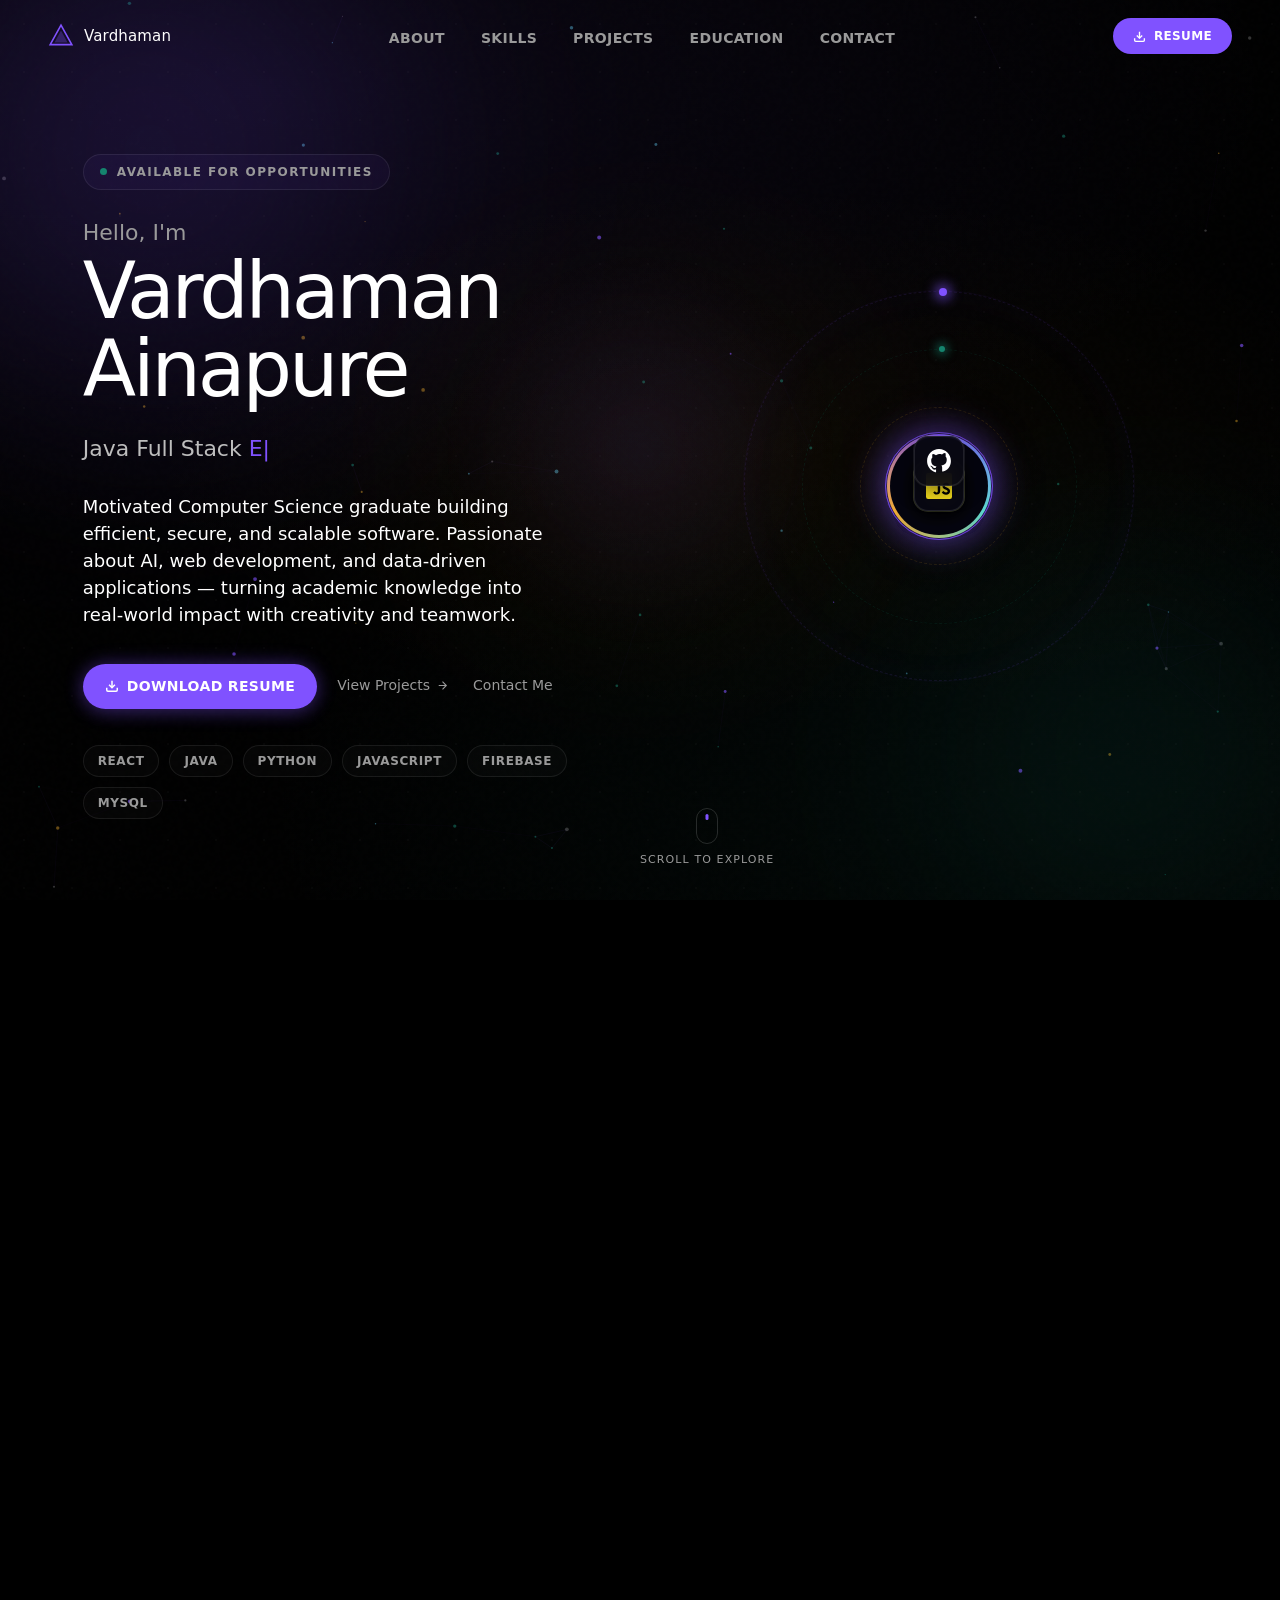
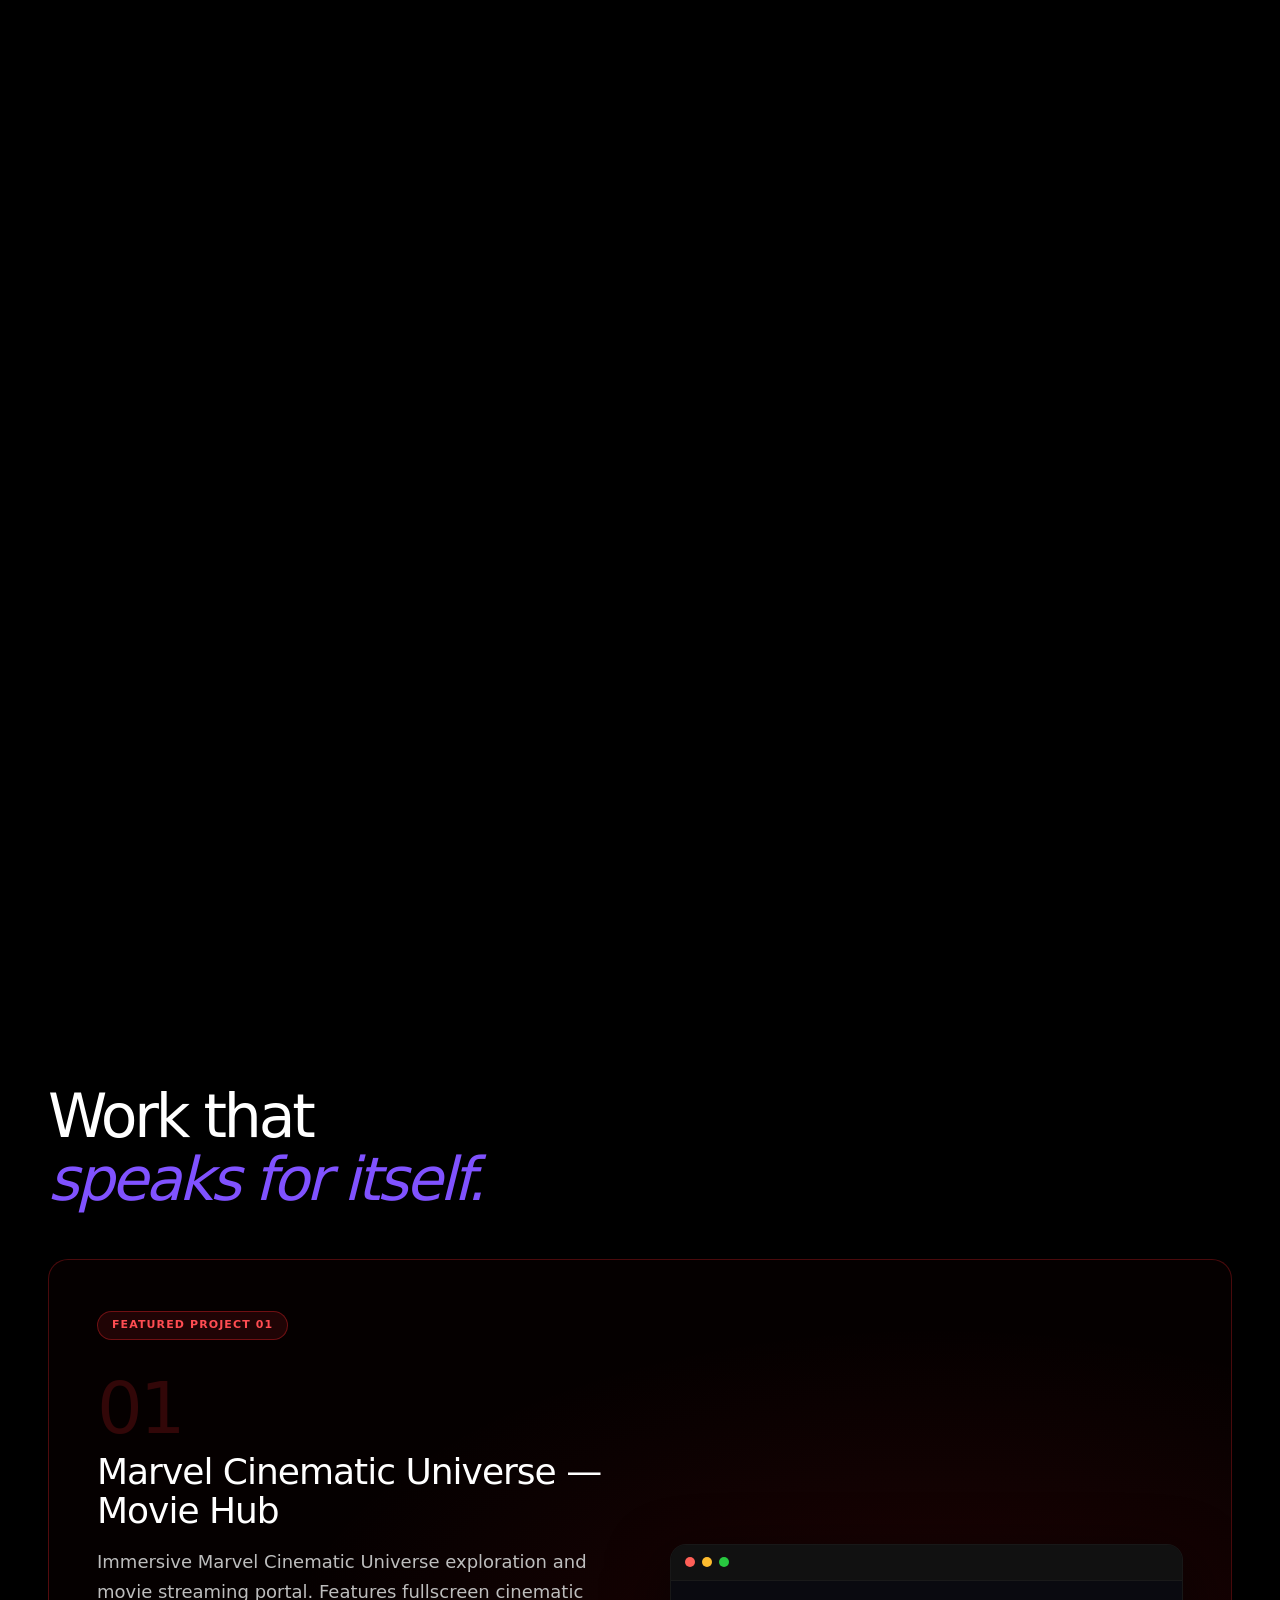
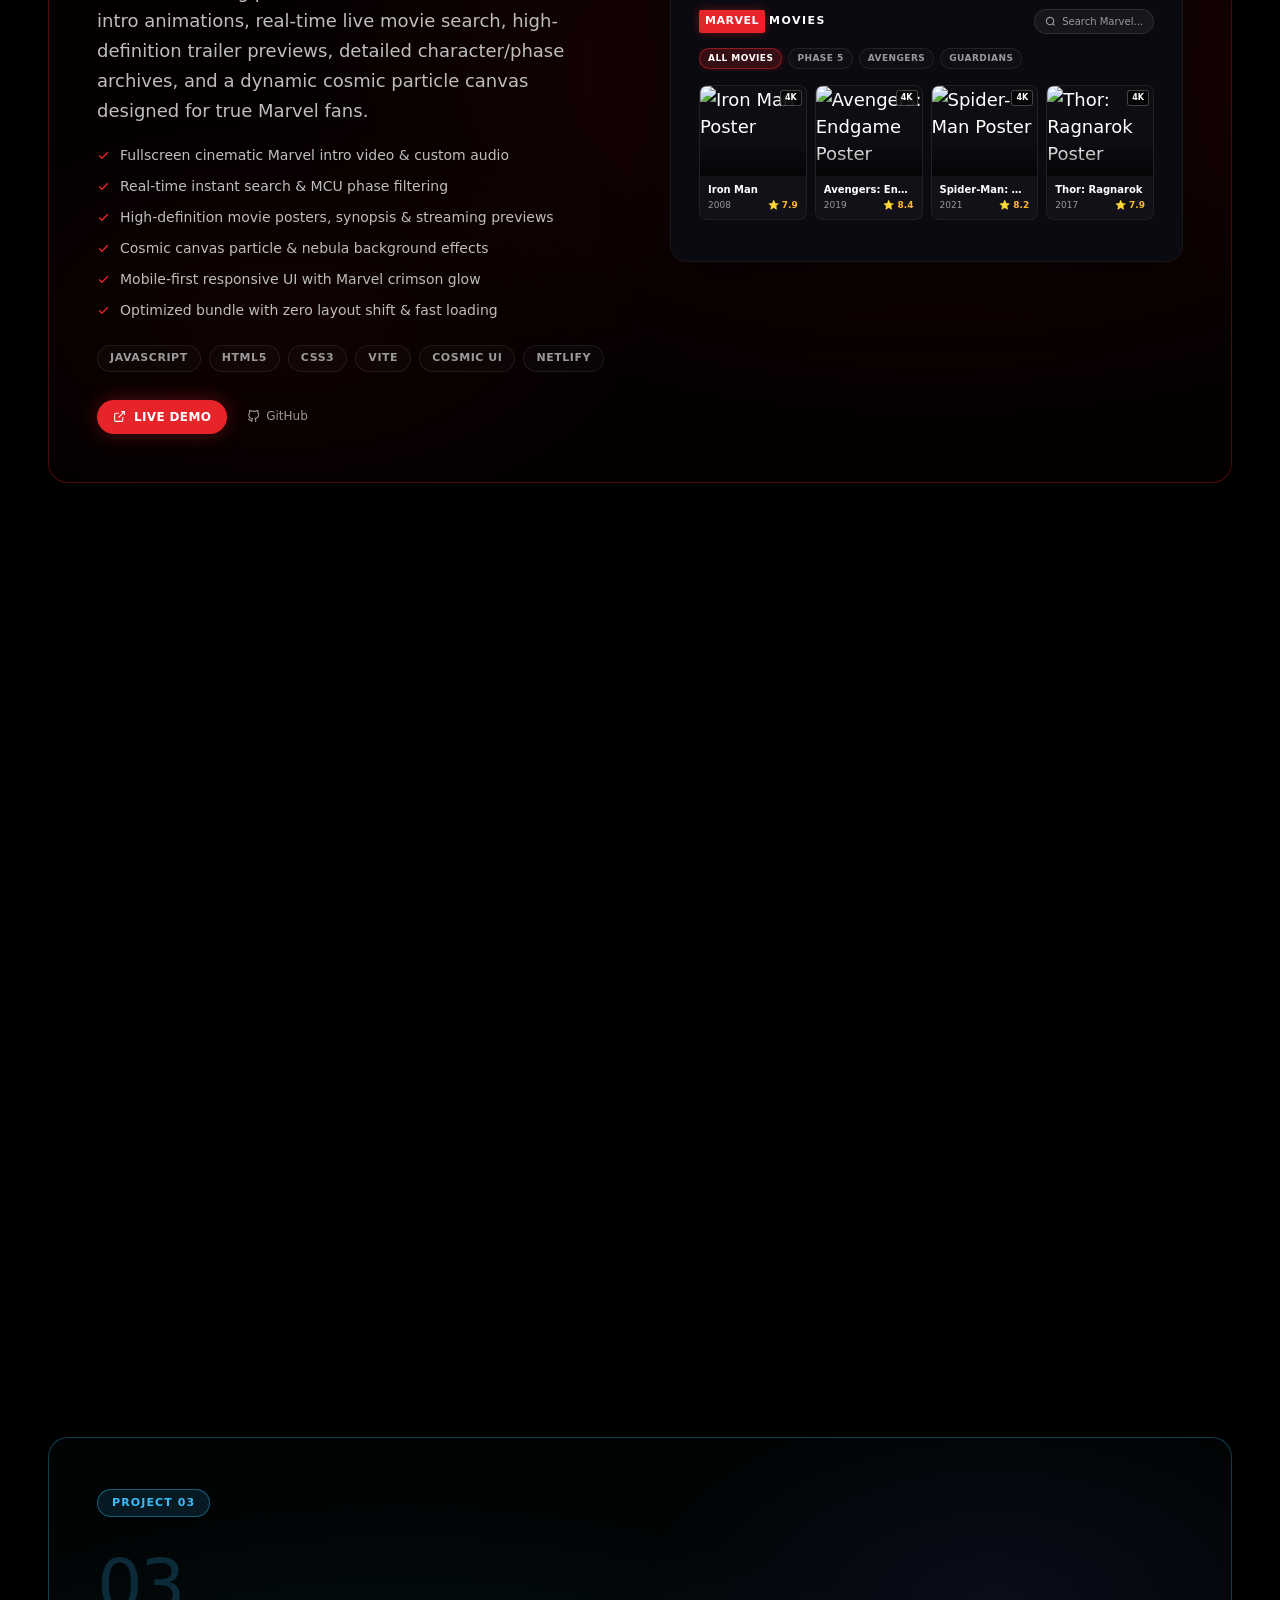
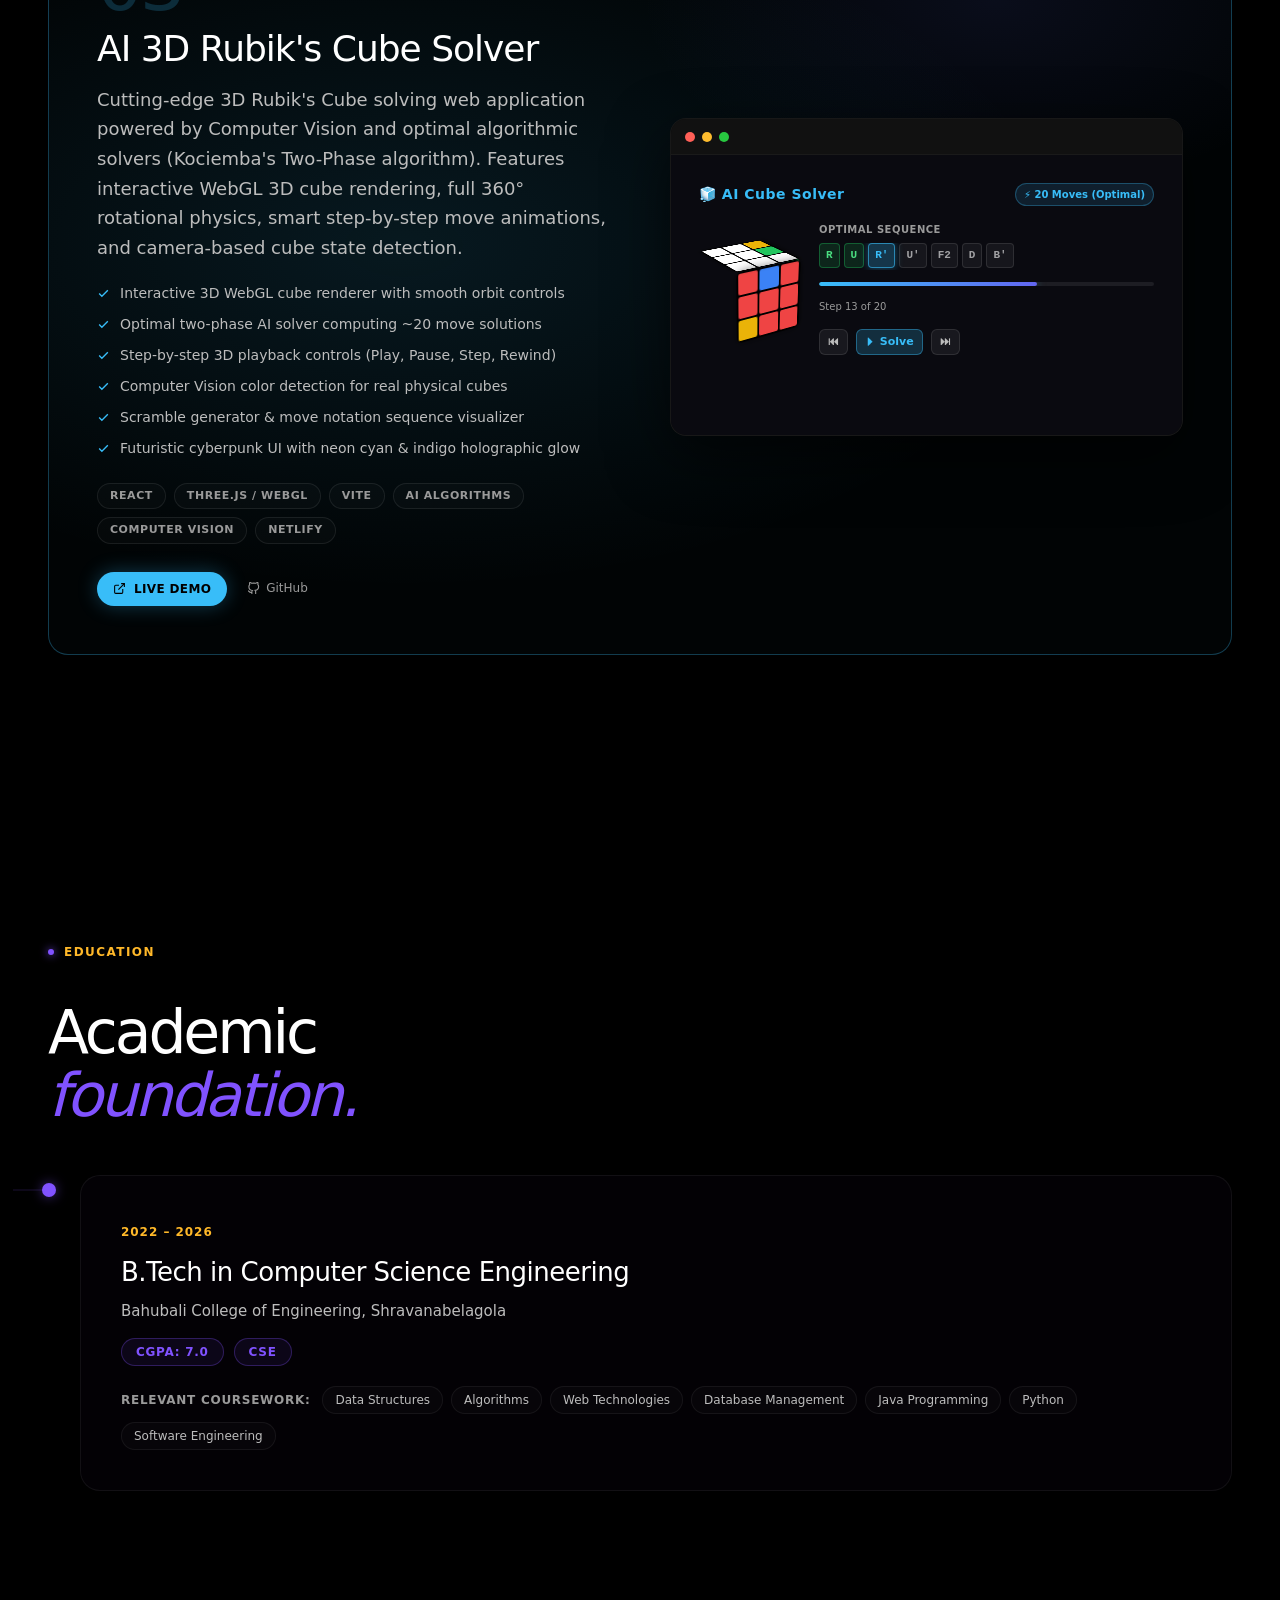
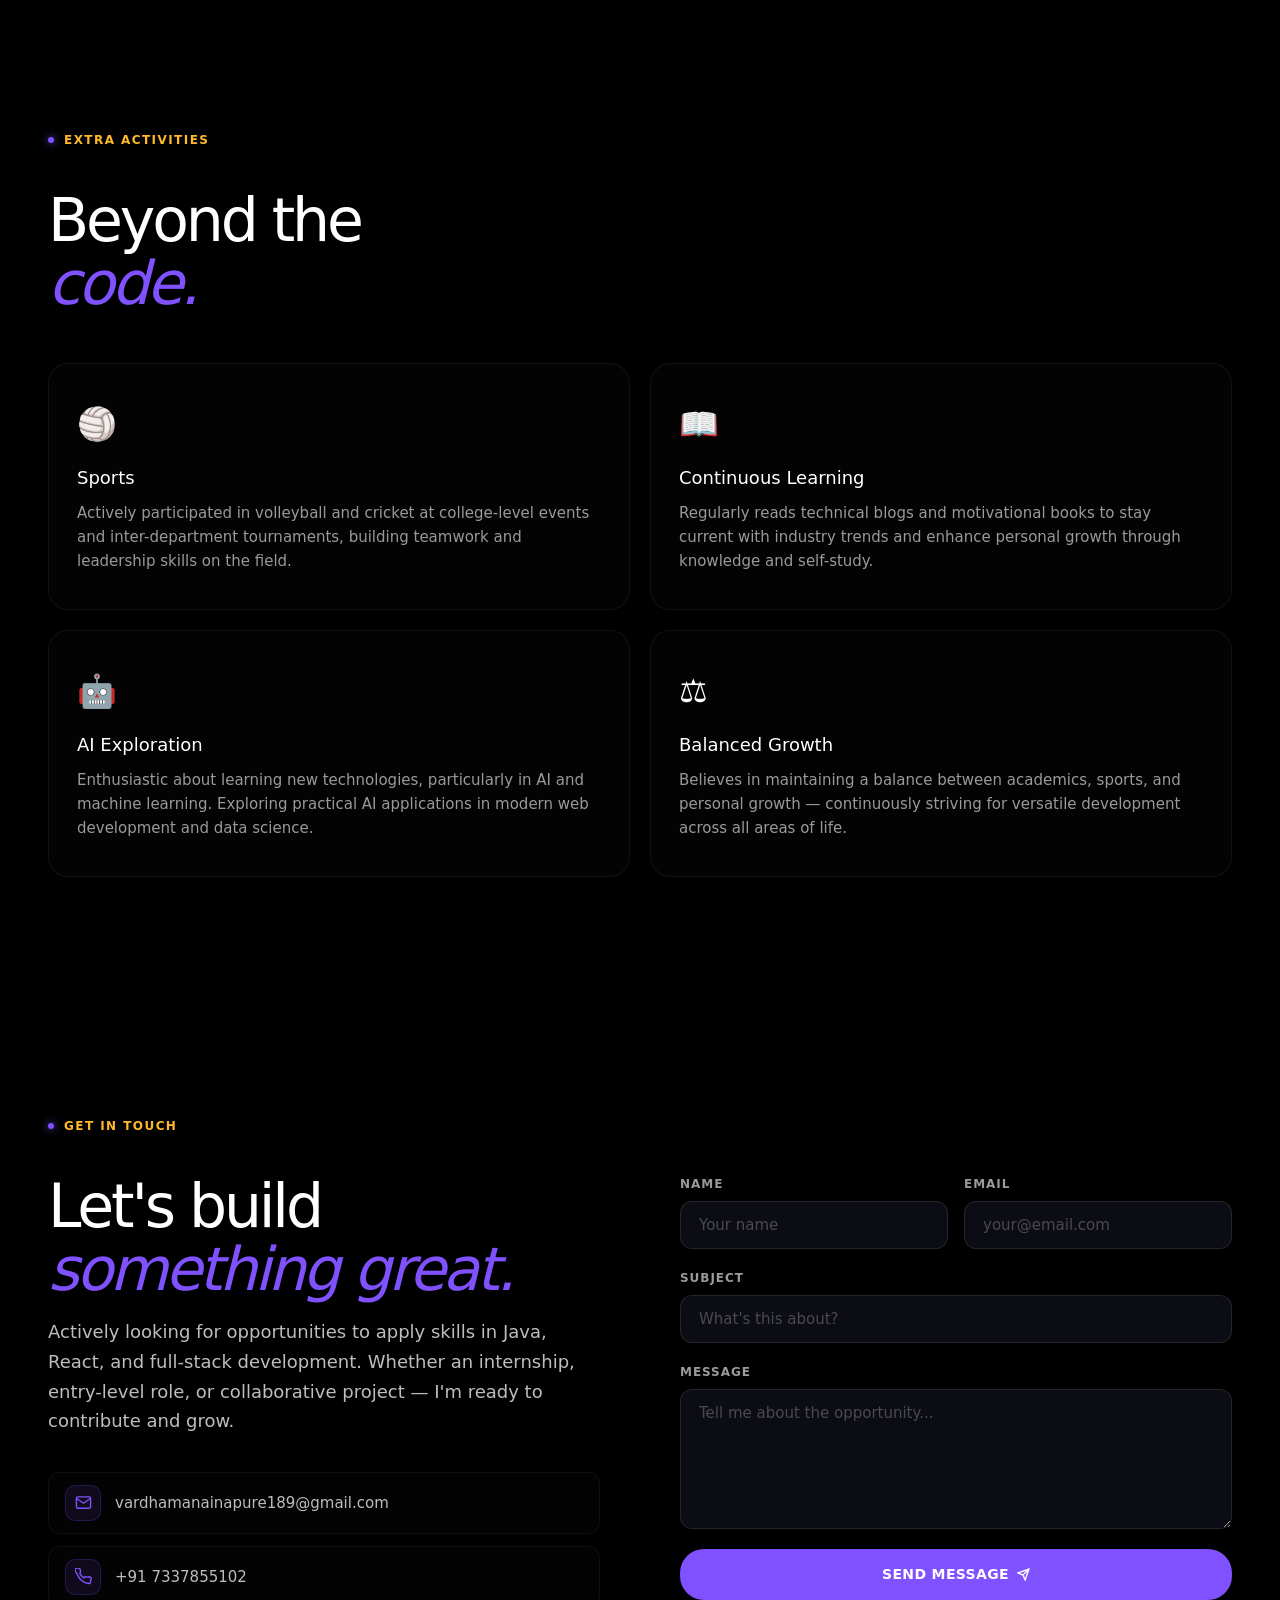
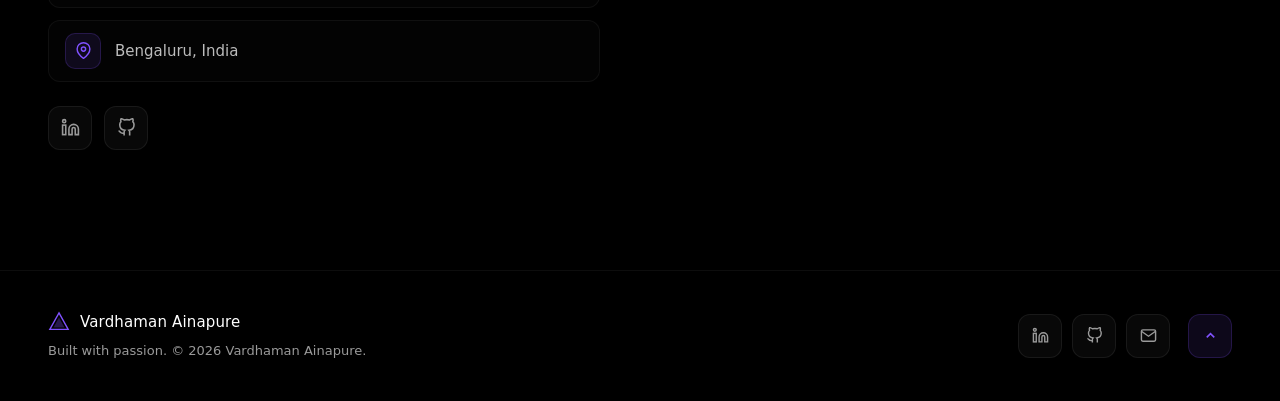
==== commit b9a8ff93: "Fix mobile responsiveness issues" ====
--- a/index.html
+++ b/index.html
@@ -12,6 +12,7 @@
   <link rel="stylesheet" href="style.css" />
 </head>
 <body>
+  <div id="site-wrapper" style="overflow-x: hidden; width: 100%; position: relative;">
 
   <!-- LOADER -->
   <div id="loader" class="loader">
@@ -562,6 +563,7 @@
       </div>
     </div>
   </footer>
+  </div>
   <script src="main.js"></script>
 </body>
 </html>
--- a/style.css
+++ b/style.css
@@ -82,7 +82,7 @@
 a { color: inherit; text-decoration: none; }
 ul { list-style: none; }
 button { cursor: pointer; border: none; background: none; font: inherit; }
-img, svg { display: block; }
+img, svg, video, canvas { display: block; max-width: 100%; height: auto; }
 
 /* ---- PAGE WIDTH ---- */
 .page-width {
@@ -90,8 +90,8 @@
   margin: 0 auto;
   padding: 0 48px;
 }
-@media (max-width: 768px) { .page-width { padding: 0 24px; } }
-@media (max-width: 480px) { .page-width { padding: 0 18px; } }
+@media (max-width: 768px) { .page-width { padding: 0 max(24px, env(safe-area-inset-right)); padding-left: max(24px, env(safe-area-inset-left)); } }
+@media (max-width: 480px) { .page-width { padding: 0 max(18px, env(safe-area-inset-right)); padding-left: max(18px, env(safe-area-inset-left)); } }
 
 /* ============================================
    LOADER
@@ -142,6 +142,9 @@
   transition: transform 0.08s linear;
   top: 0; left: 0;
 }
+@media (max-width: 768px) {
+  .cursor-glow { display: none; }
+}
 
 /* ============================================
    BACKGROUND SYSTEM
@@ -277,7 +280,7 @@
   backdrop-filter: blur(24px);
   -webkit-backdrop-filter: blur(24px);
   z-index: 999;
-  padding: 28px 24px 36px;
+  padding: 28px 24px max(36px, env(safe-area-inset-bottom));
   transform: translateX(100%);
   transition: transform 0.35s cubic-bezier(0.4, 0, 0.2, 1);
   display: flex;
@@ -417,6 +420,8 @@
   letter-spacing: var(--track-display);
   color: var(--color-bone-white);
   margin-bottom: 48px;
+  overflow-wrap: anywhere;
+  word-break: break-word;
 }
 @media (max-width: 1024px) { .sec-headline { font-size: 52px; } }
 @media (max-width: 768px) { .sec-headline { font-size: 40px; letter-spacing: -1.2px; } }
@@ -429,6 +434,8 @@
   font-size: var(--text-body); font-weight: 200;
   line-height: 1.65; color: var(--color-silver-mist);
   max-width: 540px;
+  overflow-wrap: anywhere;
+  word-break: break-word;
 }
 .mt16 { margin-top: 16px; }
 
@@ -753,6 +760,8 @@
   transition: border-color var(--transition), transform var(--transition), box-shadow var(--transition);
   transform-style: preserve-3d; perspective: 1000px;
   cursor: pointer;
+  min-width: 0;
+  word-wrap: break-word;
 }
 .proj-card:hover {
   border-color: rgba(128, 82, 255, 0.25);
@@ -805,6 +814,8 @@
   border: 1px solid rgba(255,255,255,0.06); border-radius: var(--radius-card);
   padding: 40px; background: rgba(128, 82, 255, 0.02);
   transition: border-color var(--transition);
+  min-width: 0;
+  word-wrap: break-word;
 }
 .edu-card:hover { border-color: rgba(128, 82, 255, 0.2); }
 .edu-year {
@@ -840,6 +851,8 @@
   background: rgba(255,255,255,0.01);
   backdrop-filter: blur(10px);
   transition: all var(--transition);
+  min-width: 0;
+  word-wrap: break-word;
 }
 .cert-card:hover {
   border-color: rgba(128, 82, 255, 0.25);
@@ -874,6 +887,8 @@
   border: 1px solid rgba(255,255,255,0.06); border-radius: var(--radius-card);
   background: rgba(255,255,255,0.01);
   transition: all var(--transition);
+  min-width: 0;
+  word-wrap: break-word;
 }
 .act-card:hover {
   border-color: rgba(128, 82, 255, 0.2);
@@ -896,6 +911,9 @@
   padding: 12px 16px; border: 1px solid rgba(255,255,255,0.05);
   border-radius: 12px; background: rgba(255,255,255,0.01);
   transition: all var(--transition);
+  overflow-wrap: anywhere;
+  word-break: break-word;
+  min-width: 0;
 }
 .contact-row:hover {
   color: var(--color-bone-white); border-color: rgba(128, 82, 255, 0.2);
@@ -1053,6 +1071,7 @@
     align-items: center;
   }
   .hero-left {
+    width: 100%;
     max-width: 100%;
     display: flex;
     flex-direction: column;
@@ -1115,6 +1134,7 @@
     margin-top: 10px;
     margin-bottom: 10px;
     overflow: hidden;
+    max-width: 100%;
     padding: 20px 0;
   }
   .orb-system {
@@ -1448,7 +1468,7 @@
   background: rgba(255, 255, 255, 0.05); border: 1px solid rgba(255, 255, 255, 0.1);
   padding: 4px 10px; border-radius: 20px; font-size: 10px; color: var(--color-ash-gray);
 }
-.mv-filters { display: flex; gap: 6px; margin-bottom: 14px; overflow-x: auto; padding-bottom: 2px; }
+.mv-filters { display: flex; gap: 6px; margin-bottom: 14px; overflow-x: auto; padding-bottom: 2px; -webkit-overflow-scrolling: touch; }
 .mv-pill {
   font-size: 9px; font-weight: 600; text-transform: uppercase; letter-spacing: 0.05em;
   color: var(--color-ash-gray); padding: 3px 8px; border-radius: 12px;
@@ -1463,6 +1483,7 @@
 .mv-card {
   border-radius: 8px; overflow: hidden; background: rgba(255, 255, 255, 0.03);
   border: 1px solid rgba(255, 255, 255, 0.06); transition: transform 0.2s ease, border-color 0.2s ease;
+  min-width: 0;
 }
 .mv-card:hover { transform: translateY(-2px); border-color: rgba(230, 36, 41, 0.4); }
 .mv-poster {
@@ -1540,7 +1561,7 @@
 .gp-cards { display: flex; gap: 10px; }
 .gp-card {
   flex: 1; background: rgba(16, 185, 129, 0.06); border: 1px solid rgba(16, 185, 129, 0.18);
-  border-radius: 12px; padding: 12px 10px;
+  border-radius: 12px; padding: 12px 10px; min-width: 0;
 }
 .gp-ci { font-size: 16px; margin-bottom: 4px; }
 .gp-ct { font-size: 10px; font-weight: 600; color: rgba(255, 255, 255, 0.6); margin-bottom: 2px; text-transform: uppercase; letter-spacing: 0.05em; }
@@ -1600,7 +1621,7 @@
 
 .cp-solver-info { flex: 1; min-width: 0; }
 .cp-sol-label { font-size: 10px; font-weight: 600; text-transform: uppercase; color: var(--color-ash-gray); letter-spacing: 0.05em; margin-bottom: 6px; }
-.cp-sol-moves { display: flex; gap: 4px; margin-bottom: 12px; overflow-x: auto; padding-bottom: 2px; }
+.cp-sol-moves { display: flex; gap: 4px; margin-bottom: 12px; overflow-x: auto; padding-bottom: 2px; -webkit-overflow-scrolling: touch; }
 .cp-m {
   font-family: monospace; font-size: 11px; font-weight: 700;
   padding: 3px 6px; border-radius: 4px; background: rgba(255, 255, 255, 0.05);
